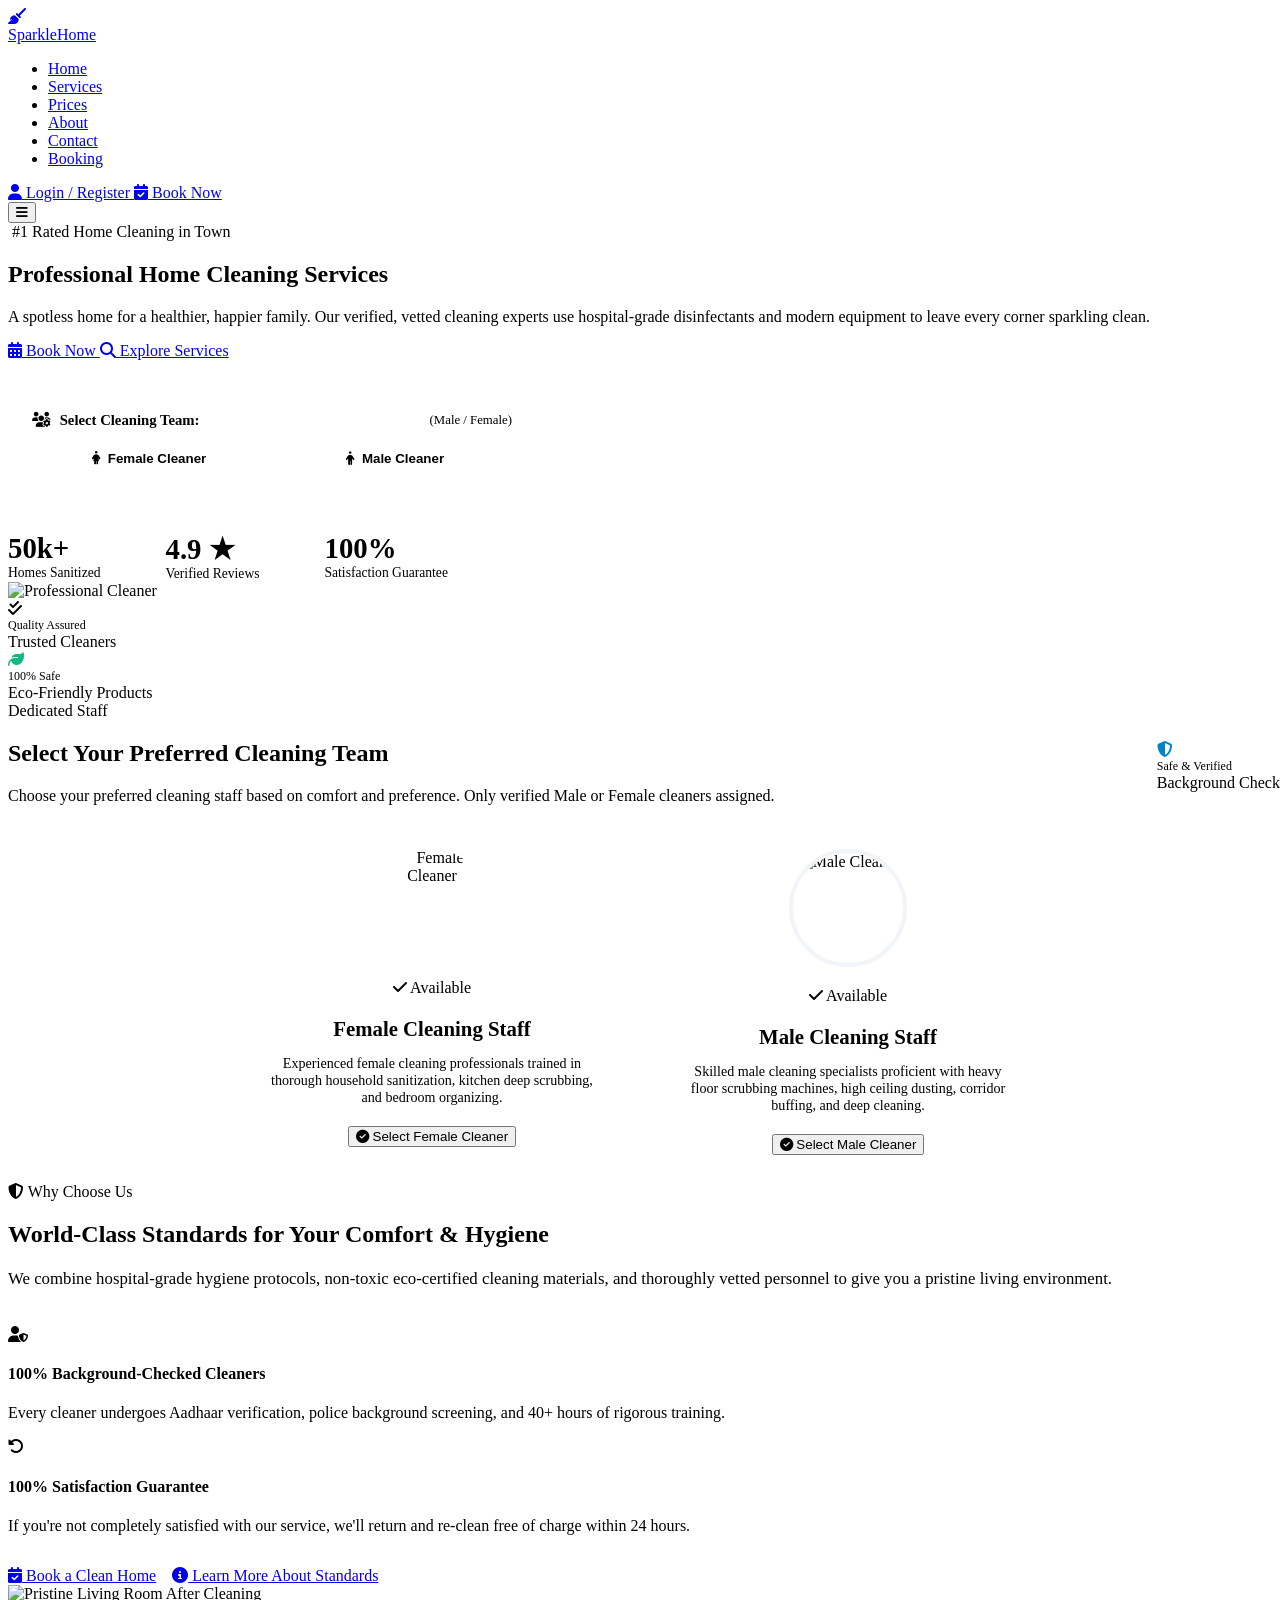
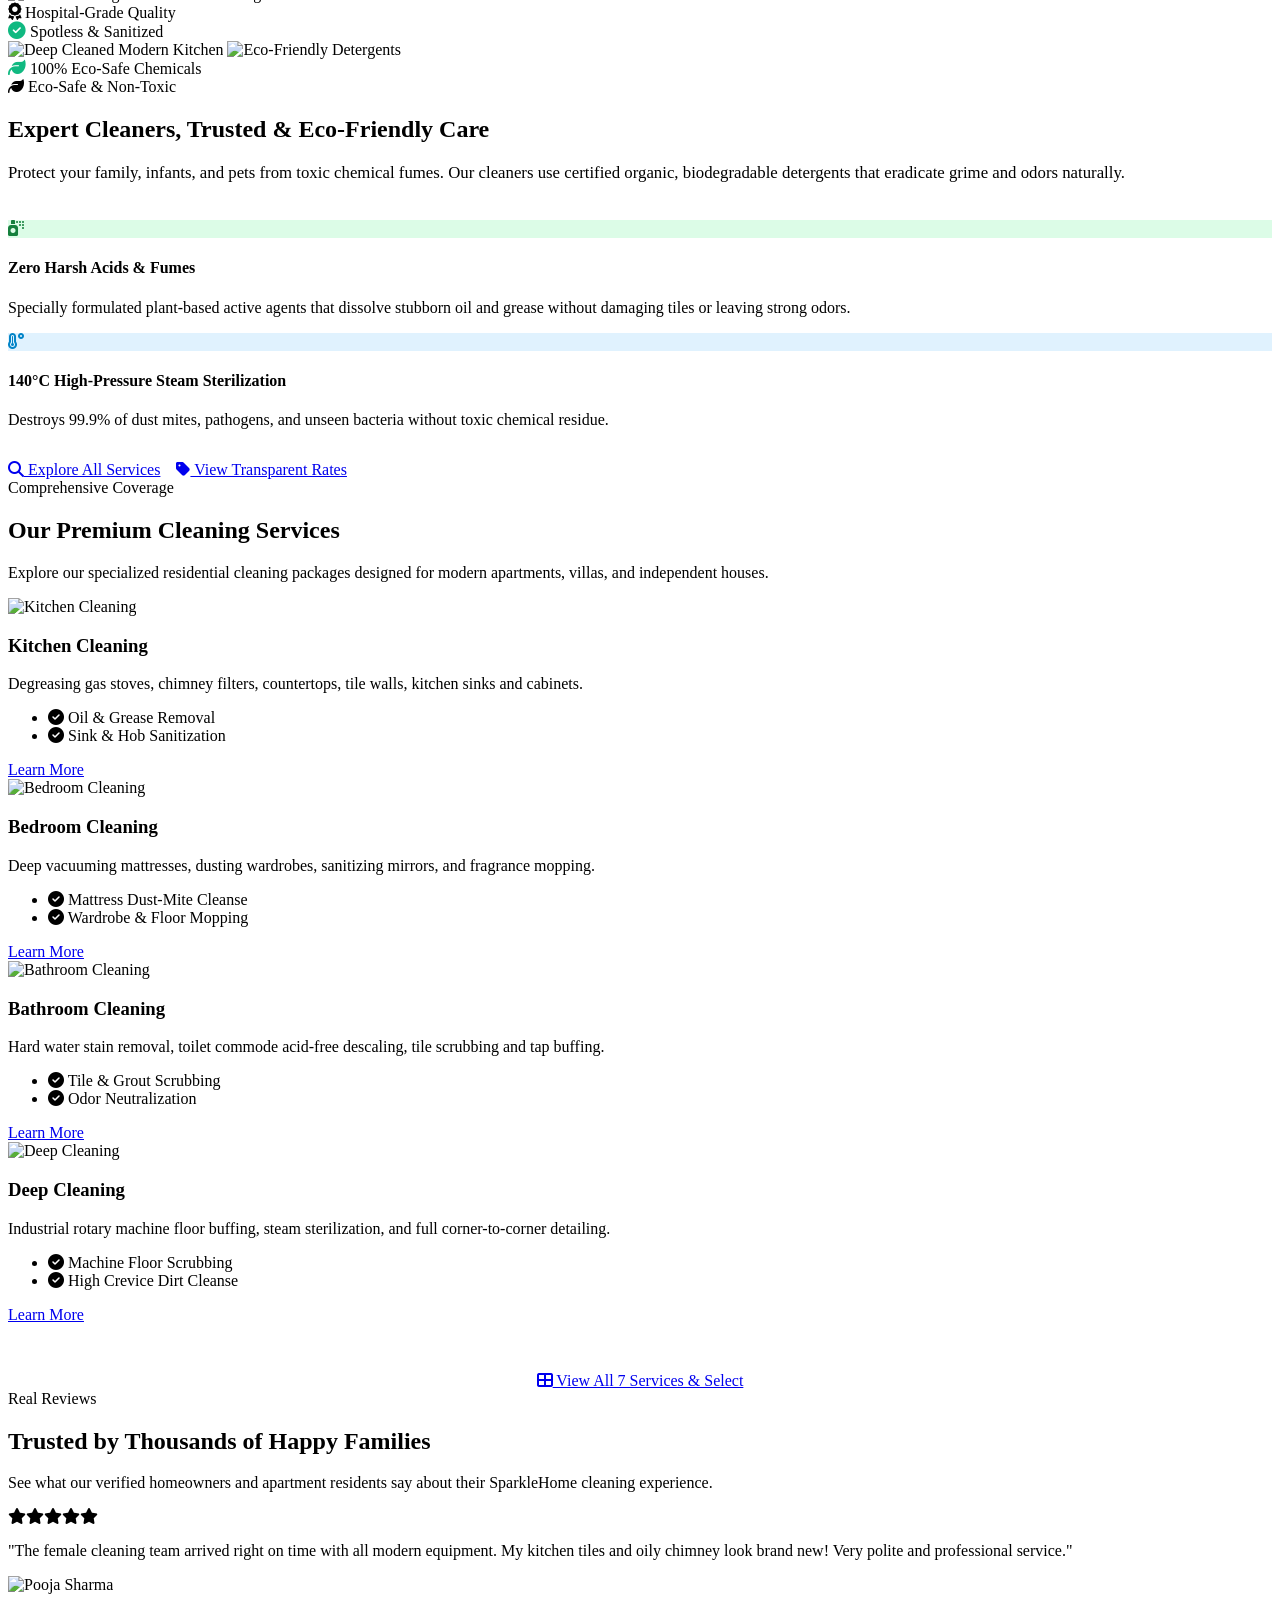
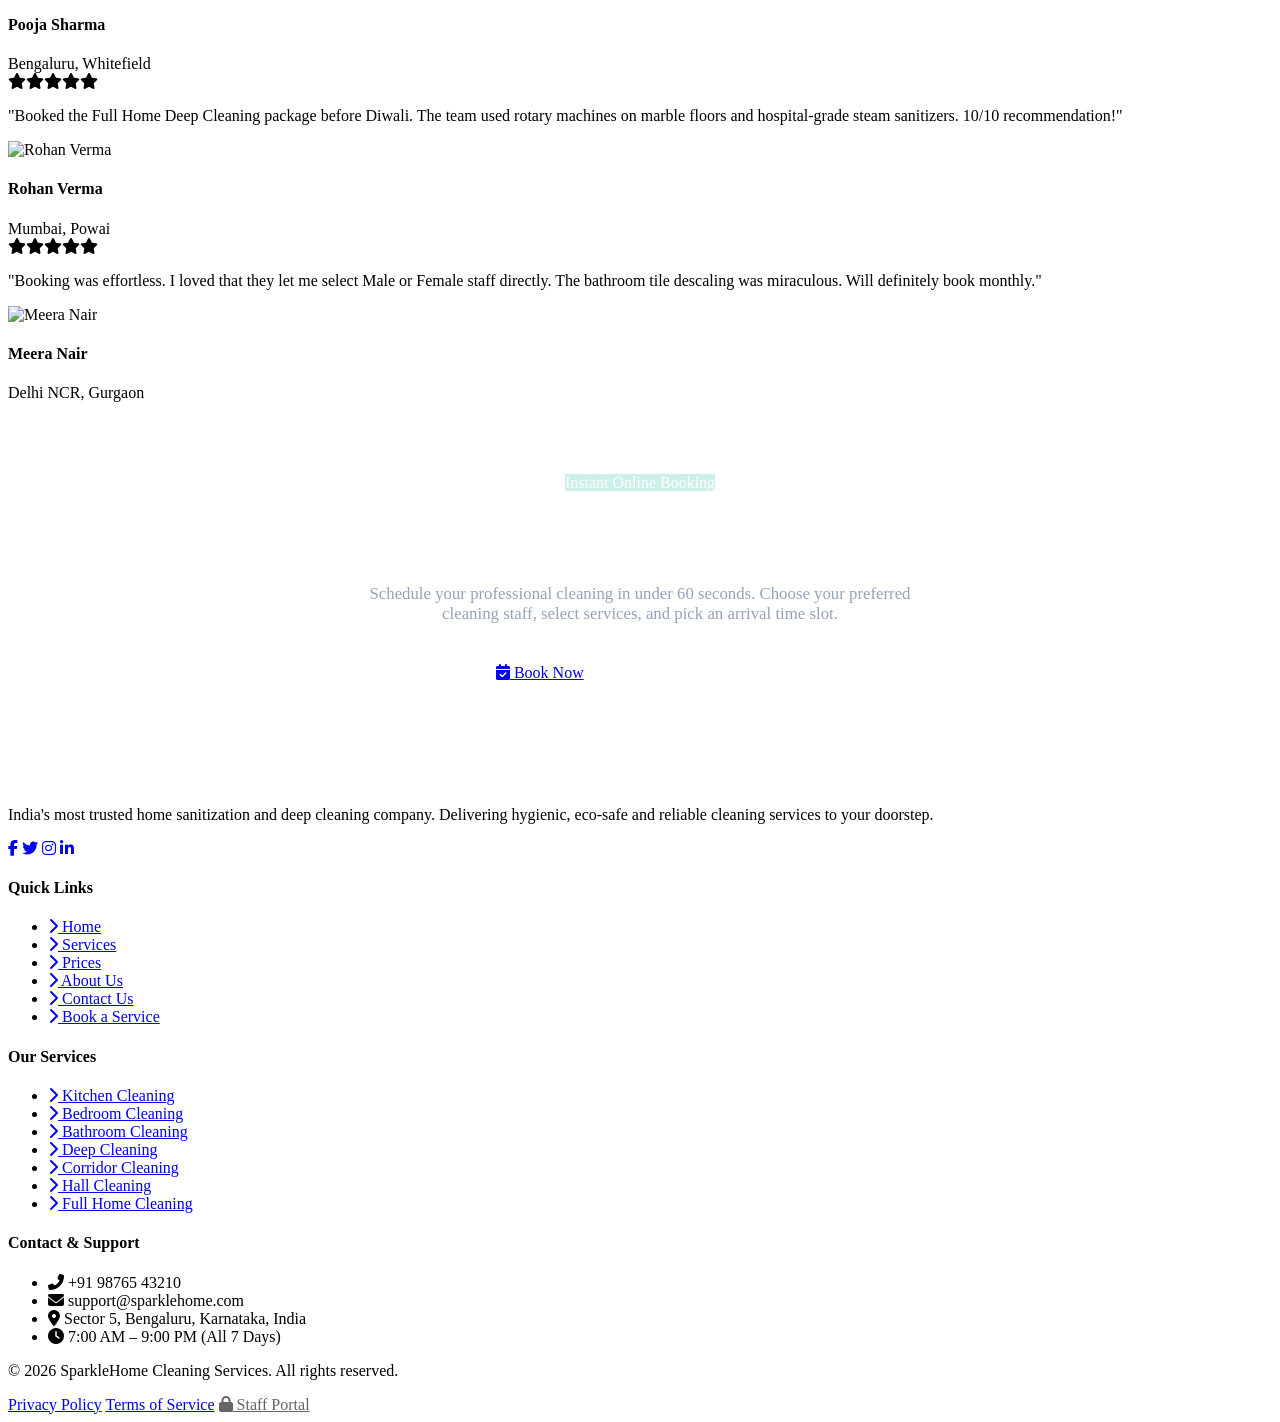
==== Frontend/index.html @ d6086586 "Improve accessibility with skip link and ARIA landmarks" ====
<!DOCTYPE html>
<html lang="en">
<head>
  <meta charset="UTF-8">
  <meta name="viewport" content="width=device-width, initial-scale=1.0">
  <meta name="description" content="SparkleHome provides trusted, professional home cleaning and housekeeping services with vetted cleaners and guaranteed satisfaction. Book online in 60 seconds.">
  <meta name="keywords" content="home cleaning, maid service, deep cleaning, housekeeping, sparkle home, residential cleaning">
  <meta name="author" content="SparkleHome">
  <meta name="robots" content="index, follow">

  <!-- Open Graph / Facebook -->
  <meta property="og:type" content="website">
  <meta property="og:url" content="https://sparklehome.example.com/">
  <meta property="og:title" content="SparkleHome - Professional Home Cleaning Services">
  <meta property="og:description" content="Book vetted, experienced home cleaning professionals online in minutes. Transparent pricing, flexible scheduling, and 100% satisfaction guarantee.">
  <meta property="og:image" content="https://sparklehome.example.com/images/hero-cleaner.png">
  <meta property="og:site_name" content="SparkleHome">

  <!-- Twitter Meta -->
  <meta name="twitter:card" content="summary_large_image">
  <meta name="twitter:title" content="SparkleHome - Professional Home Cleaning Services">
  <meta name="twitter:description" content="Book vetted, experienced home cleaning professionals online in minutes. 100% satisfaction guarantee.">
  <meta name="twitter:image" content="https://sparklehome.example.com/images/hero-cleaner.png">
  <title>SparkleHome - Professional Home Cleaning Services</title>

  <!-- Schema.org JSON-LD Structured Data -->
  <script type="application/ld+json">
  {
    "@context": "https://schema.org",
    "@type": "HomeAndConstructionBusiness",
    "name": "SparkleHome Cleaning Services",
    "image": "https://sparklehome.example.com/images/hero-cleaner.png",
    "telephone": "+1-800-772-7553",
    "email": "support@sparklehome.com",
    "priceRange": "$$",
    "address": {
      "@type": "PostalAddress",
      "streetAddress": "123 Clean Way",
      "addressLocality": "Metro City",
      "addressRegion": "NY",
      "postalCode": "10001",
      "addressCountry": "US"
    },
    "openingHoursSpecification": [
      {
        "@type": "OpeningHoursSpecification",
        "dayOfWeek": ["Monday", "Tuesday", "Wednesday", "Thursday", "Friday", "Saturday"],
        "opens": "07:00",
        "closes": "20:00"
      }
    ],
    "sameAs": [
      "https://facebook.com/sparklehome",
      "https://instagram.com/sparklehome"
    ]
  }
  </script>
  <link rel="stylesheet" href="css/style.css">
  <!-- Font Awesome 6 Icons -->
  <link rel="stylesheet" href="https://cdnjs.cloudflare.com/ajax/libs/font-awesome/6.4.0/css/all.min.css">
  <!-- Google Fonts -->
  <link rel="preconnect" href="https://fonts.googleapis.com">
  <link rel="preconnect" href="https://fonts.gstatic.com" crossorigin>
  <link href="https://fonts.googleapis.com/css2?family=Outfit:wght@400;500;600;700;800&family=Plus+Jakarta+Sans:wght@300;400;500;600;700;800&display=swap" rel="stylesheet">
</head>
<body>

  <!-- Skip Navigation Link for Accessibility -->
  <a href="#main-content" class="skip-to-content" style="position: absolute; top: -100px; left: 16px; z-index: 9999; padding: 8px 16px; background: #000; color: #fff; text-decoration: none; border-radius: 4px; transition: top 0.2s;" onfocus="this.style.top='16px'" onblur="this.style.top='-100px'">Skip to main content</a>

  <!-- Site Navigation Bar -->
  <header class="site-header" role="banner">
    <div class="container">
      <nav class="navbar" role="navigation" aria-label="Main Navigation">
        <!-- Logo -->
        <a href="index.html" class="brand-logo">
          <div class="logo-icon">
            <i class="fas fa-broom"></i>
          </div>
          <div class="brand-text">Sparkle<span>Home</span></div>
        </a>

        <!-- Navigation Menu -->
        <ul class="nav-menu" id="navMenu">
          <li><a href="index.html" class="nav-link active">Home</a></li>
          <li><a href="services.html" class="nav-link">Services</a></li>
          <li><a href="prices.html" class="nav-link">Prices</a></li>
          <li><a href="about.html" class="nav-link">About</a></li>
          <li><a href="contact.html" class="nav-link">Contact</a></li>
          <li><a href="booking.html" class="nav-link">Booking</a></li>
        </ul>

        <!-- User / Auth Buttons -->
        <div class="nav-actions" id="navAuthActions">
          <a href="login.html" class="btn btn-outline-primary btn-sm">
            <i class="fas fa-user"></i> Login / Register
          </a>
          <a href="booking.html" class="btn btn-primary btn-sm">
            <i class="fas fa-calendar-check"></i> Book Now
          </a>
        </div>

        <!-- Mobile Menu Toggle Button -->
        <button class="mobile-toggle" id="mobileToggle" aria-label="Toggle Navigation">
          <i class="fas fa-bars"></i>
        </button>
      </nav>
    </div>
  </header>

  <main id="main-content" role="main">
    <!-- Hero Section -->
    <section class="hero-section">
      <div class="hero-curved-bg"></div>
      <div class="container">
        <div class="hero-grid">
          <div class="hero-content">
            <span class="badge badge-primary hero-badge">
              <i class="fas fa-sparkles"></i> #1 Rated Home Cleaning in Town
            </span>
            <h1 class="hero-title">
              Professional <span class="highlight">Home Cleaning</span> Services
            </h1>
            <p class="hero-subtitle">
              A spotless home for a healthier, happier family. Our verified, vetted cleaning experts use hospital-grade disinfectants and modern equipment to leave every corner sparkling clean.
            </p>

            <div class="hero-cta-group">
              <a href="booking.html" class="btn btn-primary btn-lg">
                <i class="fas fa-calendar-alt"></i> Book Now
              </a>
              <a href="services.html" class="btn btn-outline-primary btn-lg">
                <i class="fas fa-search"></i> Explore Services
              </a>
            </div>

            <!-- Quick Cleaning Team Selector (Male / Female ONLY) -->
            <div class="hero-team-selector" style="margin-top: 2rem; background: #ffffff; padding: 1.25rem 1.5rem; border-radius: var(--radius-lg); box-shadow: var(--shadow-md); border: 1px solid var(--border-color); max-width: 480px;">
              <div style="display:flex; justify-content:space-between; align-items:center; margin-bottom: 0.75rem;">
                <span style="font-weight: 700; font-size: 0.92rem; color: var(--text-main);">
                  <i class="fas fa-users-cog" style="color:var(--primary); margin-right: 6px;"></i> Select Cleaning Team:
                </span>
                <span style="font-size: 0.8rem; color: var(--text-muted);">(Male / Female)</span>
              </div>
              <div style="display: grid; grid-template-columns: 1fr 1fr; gap: 0.75rem;">
                <button type="button" class="team-quick-btn active" id="heroSelectFemale" onclick="selectHeroTeam('Female', this)" style="display: flex; align-items: center; justify-content: center; gap: 0.5rem; padding: 0.65rem; border-radius: var(--radius-pill); border: 2px solid var(--primary); background: var(--primary-light); color: var(--primary); font-weight: 700; cursor: pointer; transition: var(--transition);">
                  <i class="fas fa-female"></i> Female Cleaner
                </button>
                <button type="button" class="team-quick-btn" id="heroSelectMale" onclick="selectHeroTeam('Male', this)" style="display: flex; align-items: center; justify-content: center; gap: 0.5rem; padding: 0.65rem; border-radius: var(--radius-pill); border: 2px solid var(--border-color); background: #ffffff; color: var(--text-muted); font-weight: 700; cursor: pointer; transition: var(--transition);">
                  <i class="fas fa-male"></i> Male Cleaner
                </button>
              </div>
            </div>

            <!-- Trust Stats Row -->
            <div class="hero-stats-row" style="margin-top: 2.2rem; display: flex; gap: 2rem; flex-wrap: wrap;">
              <div>
                <div style="font-size: 1.8rem; font-weight: 800; color: var(--secondary);">50k+</div>
                <div style="font-size: 0.85rem; color: var(--text-muted);">Homes Sanitized</div>
              </div>
              <div style="width: 1px; background: var(--border-color);"></div>
              <div>
                <div style="font-size: 1.8rem; font-weight: 800; color: var(--primary);">4.9 ★</div>
                <div style="font-size: 0.85rem; color: var(--text-muted);">Verified Reviews</div>
              </div>
              <div style="width: 1px; background: var(--border-color);"></div>
              <div>
                <div style="font-size: 1.8rem; font-weight: 800; color: var(--secondary);">100%</div>
                <div style="font-size: 0.85rem; color: var(--text-muted);">Satisfaction Guarantee</div>
              </div>
            </div>
          </div>

          <!-- Hero Image & Floating Badges -->
          <div class="hero-image-wrapper">
            <div class="hero-image-container">
              <img src="images/banners/hero-cleaner.jpg" alt="Professional Cleaner" class="hero-main-img">
              
              <!-- Floating Badges -->
              <div class="floating-pill pill-top-right">
                <i class="fas fa-check-double"></i>
                <div>
                  <span style="display:block; font-size:0.75rem; color:var(--text-muted);">Quality Assured</span>
                  <span>Trusted Cleaners</span>
                </div>
              </div>

              <div class="floating-pill pill-bottom-left">
                <i class="fas fa-leaf" style="color: #10b981;"></i>
                <div>
                  <span style="display:block; font-size:0.75rem; color:var(--text-muted);">100% Safe</span>
                  <span>Eco-Friendly Products</span>
                </div>
              </div>

              <div class="floating-pill pill-bottom-right" style="position:absolute; bottom: 12%; right: -15px;">
                <i class="fas fa-shield-alt" style="color: #0284c7;"></i>
                <div>
                  <span style="display:block; font-size:0.75rem; color:var(--text-muted);">Safe & Verified</span>
                  <span>Background Checked</span>
                </div>
              </div>
            </div>
          </div>
        </div>
      </div>
    </section>

    <!-- Cleaning Team Selection Showcase (Male / Female Only) -->
    <section class="section-padding bg-subtle">
      <div class="container">
        <div class="section-header">
          <span class="badge badge-primary">Dedicated Staff</span>
          <h2 class="section-title">Select Your Preferred Cleaning Team</h2>
          <p class="section-subtitle">
            Choose your preferred cleaning staff based on comfort and preference. Only verified Male or Female cleaners assigned.
          </p>
        </div>

        <div style="display: grid; grid-template-columns: repeat(auto-fit, minmax(280px, 1fr)); gap: 2rem; max-width: 800px; margin: 0 auto;">
          <!-- Female Team Card -->
          <div class="team-profile-card" onclick="startBookingWithTeam('Female')" style="background:#ffffff; border-radius: var(--radius-lg); padding: 1.75rem; text-align: center; border: 2px solid var(--primary); box-shadow: var(--shadow-teal); cursor: pointer; transition: var(--transition);">
            <div style="width: 110px; height: 110px; border-radius: 50%; overflow: hidden; margin: 0 auto 1.25rem; border: 4px solid var(--primary-light);">
              <img src="images/home/cleaner-female.jpg" alt="Female Cleaner" style="width: 100%; height: 100%; object-fit: cover;">
            </div>
            <span class="badge badge-success" style="margin-bottom: 0.5rem;"><i class="fas fa-check"></i> Available</span>
            <h3 style="font-size: 1.3rem; margin-bottom: 0.35rem;">Female Cleaning Staff</h3>
            <p style="font-size: 0.88rem; margin-bottom: 1.25rem;">
              Experienced female cleaning professionals trained in thorough household sanitization, kitchen deep scrubbing, and bedroom organizing.
            </p>
            <button class="btn btn-primary btn-block">
              <i class="fas fa-check-circle"></i> Select Female Cleaner
            </button>
          </div>

          <!-- Male Team Card -->
          <div class="team-profile-card" onclick="startBookingWithTeam('Male')" style="background:#ffffff; border-radius: var(--radius-lg); padding: 1.75rem; text-align: center; border: 2px solid var(--border-color); box-shadow: var(--shadow-md); cursor: pointer; transition: var(--transition);">
            <div style="width: 110px; height: 110px; border-radius: 50%; overflow: hidden; margin: 0 auto 1.25rem; border: 4px solid #f1f5f9;">
              <img src="images/home/cleaner-male.jpg" alt="Male Cleaner" style="width: 100%; height: 100%; object-fit: cover;">
            </div>
            <span class="badge badge-success" style="margin-bottom: 0.5rem;"><i class="fas fa-check"></i> Available</span>
            <h3 style="font-size: 1.3rem; margin-bottom: 0.35rem;">Male Cleaning Staff</h3>
            <p style="font-size: 0.88rem; margin-bottom: 1.25rem;">
              Skilled male cleaning specialists proficient with heavy floor scrubbing machines, high ceiling dusting, corridor buffing, and deep cleaning.
            </p>
            <button class="btn btn-outline-primary btn-block">
              <i class="fas fa-check-circle"></i> Select Male Cleaner
            </button>
          </div>
        </div>
      </div>
    </section>

    <!-- Section 1 (Alternating: Content Left, Visual Right): World-Class Standards -->
    <section class="section-padding" id="why-choose-us" aria-label="Why Choose Us">
      <div class="container">
        <div class="why-us-grid">
          <!-- Left: Content & Quality Checklist -->
          <div class="why-us-content">
            <span class="badge badge-primary" style="margin-bottom: 0.75rem;">
              <i class="fas fa-shield-alt"></i> Why Choose Us
            </span>
            <h2 class="section-title" style="text-align: left; margin-bottom: 1rem; color: var(--secondary);">
              World-Class Standards for Your Comfort & Hygiene
            </h2>
            <p style="margin-bottom: 2rem; font-size: 1.05rem; line-height: 1.7; color: var(--text-muted);">
              We combine hospital-grade hygiene protocols, non-toxic eco-certified cleaning materials, and thoroughly vetted personnel to give you a pristine living environment.
            </p>

            <div class="why-features-list">
              <div class="why-feature-item">
                <div class="why-feature-icon"><i class="fas fa-user-shield"></i></div>
                <div>
                  <h4>100% Background-Checked Cleaners</h4>
                  <p>Every cleaner undergoes Aadhaar verification, police background screening, and 40+ hours of rigorous training.</p>
                </div>
              </div>

              <div class="why-feature-item">
                <div class="why-feature-icon"><i class="fas fa-undo-alt"></i></div>
                <div>
                  <h4>100% Satisfaction Guarantee</h4>
                  <p>If you're not completely satisfied with our service, we'll return and re-clean free of charge within 24 hours.</p>
                </div>
              </div>
            </div>

            <div style="margin-top: 2rem; display: flex; gap: 1rem; flex-wrap: wrap;">
              <a href="booking.html" class="btn btn-primary">
                <i class="fas fa-calendar-check"></i> Book a Clean Home
              </a>
              <a href="about.html" class="btn btn-outline-primary">
                <i class="fas fa-info-circle"></i> Learn More About Standards
              </a>
            </div>
          </div>

          <!-- Right: Visual Image Showcase (No Whitespace) -->
          <div class="image-showcase-box">
            <div class="image-showcase-main">
              <img src="images/home/clean-living.jpg" alt="Pristine Living Room After Cleaning">
              <div class="image-floating-badge badge-top-left">
                <i class="fas fa-award" style="color: var(--primary); font-size: 1.1rem;"></i>
                <span>Hospital-Grade Quality</span>
              </div>
              <div class="image-floating-badge badge-bottom-right">
                <i class="fas fa-check-circle" style="color: #10b981; font-size: 1.1rem;"></i>
                <span>Spotless & Sanitized</span>
              </div>
            </div>
          </div>
        </div>
      </div>
    </section>

    <!-- Section 2 (Alternating: Visual Left, Content Right): Eco-Safe Care -->
    <section class="section-padding bg-subtle" style="border-top: 1px solid var(--border-color); border-bottom: 1px solid var(--border-color);">
      <div class="container">
        <div class="why-us-grid" style="grid-template-columns: 0.95fr 1.05fr;">
          <!-- Left: Dual Image Showcase -->
          <div class="dual-image-card">
            <img src="images/home/clean-kitchen-wide.jpg" alt="Deep Cleaned Modern Kitchen" class="main-img">
            <img src="images/home/cleaning-equipment.jpg" alt="Eco-Friendly Detergents" class="sub-img">
            <div class="image-floating-badge badge-bottom-left" style="z-index: 3;">
              <i class="fas fa-leaf" style="color: #10b981; font-size: 1.1rem;"></i>
              <span>100% Eco-Safe Chemicals</span>
            </div>
          </div>

          <!-- Right: Content & Eco Highlights -->
          <div class="why-us-content">
            <span class="badge badge-success" style="margin-bottom: 0.75rem;">
              <i class="fas fa-leaf"></i> Eco-Safe & Non-Toxic
            </span>
            <h2 class="section-title" style="text-align: left; margin-bottom: 1rem; color: var(--secondary);">
              Expert Cleaners, Trusted & Eco-Friendly Care
            </h2>
            <p style="margin-bottom: 2rem; font-size: 1.05rem; line-height: 1.7; color: var(--text-muted);">
              Protect your family, infants, and pets from toxic chemical fumes. Our cleaners use certified organic, biodegradable detergents that eradicate grime and odors naturally.
            </p>

            <div class="why-features-list">
              <div class="why-feature-item">
                <div class="why-feature-icon" style="background: #dcfce7; color: #15803d;"><i class="fas fa-spray-can"></i></div>
                <div>
                  <h4>Zero Harsh Acids & Fumes</h4>
                  <p>Specially formulated plant-based active agents that dissolve stubborn oil and grease without damaging tiles or leaving strong odors.</p>
                </div>
              </div>

              <div class="why-feature-item">
                <div class="why-feature-icon" style="background: #e0f2fe; color: #0284c7;"><i class="fas fa-temperature-high"></i></div>
                <div>
                  <h4>140°C High-Pressure Steam Sterilization</h4>
                  <p>Destroys 99.9% of dust mites, pathogens, and unseen bacteria without toxic chemical residue.</p>
                </div>
              </div>
            </div>

            <div style="margin-top: 2rem; display: flex; gap: 1rem; flex-wrap: wrap;">
              <a href="services.html" class="btn btn-outline-primary">
                <i class="fas fa-search"></i> Explore All Services
              </a>
              <a href="prices.html" class="btn btn-primary">
                <i class="fas fa-tag"></i> View Transparent Rates
              </a>
            </div>
          </div>
        </div>
      </div>
    </section>

    <!-- Services Preview Section -->
    <section class="section-padding bg-subtle">
      <div class="container">
        <div class="section-header">
          <span class="badge badge-primary">Comprehensive Coverage</span>
          <h2 class="section-title">Our Premium Cleaning Services</h2>
          <p class="section-subtitle">
            Explore our specialized residential cleaning packages designed for modern apartments, villas, and independent houses.
          </p>
        </div>

        <div class="services-grid">
          <!-- Kitchen Cleaning -->
          <div class="service-card">
            <div class="service-img-wrapper">
              <img src="images/services/kitchen.jpg" alt="Kitchen Cleaning">
            </div>
            <div class="service-card-body">
              <h3 class="service-card-title">Kitchen Cleaning</h3>
              <p class="service-card-desc">Degreasing gas stoves, chimney filters, countertops, tile walls, kitchen sinks and cabinets.</p>
              <ul class="service-features-list">
                <li><i class="fas fa-check-circle"></i> Oil & Grease Removal</li>
                <li><i class="fas fa-check-circle"></i> Sink & Hob Sanitization</li>
              </ul>
              <div class="service-card-footer">
                <a href="services.html" class="btn btn-outline-primary btn-sm btn-block">Learn More</a>
              </div>
            </div>
          </div>

          <!-- Bedroom Cleaning -->
          <div class="service-card">
            <div class="service-img-wrapper">
              <img src="images/services/bedroom.jpg" alt="Bedroom Cleaning">
            </div>
            <div class="service-card-body">
              <h3 class="service-card-title">Bedroom Cleaning</h3>
              <p class="service-card-desc">Deep vacuuming mattresses, dusting wardrobes, sanitizing mirrors, and fragrance mopping.</p>
              <ul class="service-features-list">
                <li><i class="fas fa-check-circle"></i> Mattress Dust-Mite Cleanse</li>
                <li><i class="fas fa-check-circle"></i> Wardrobe & Floor Mopping</li>
              </ul>
              <div class="service-card-footer">
                <a href="services.html" class="btn btn-outline-primary btn-sm btn-block">Learn More</a>
              </div>
            </div>
          </div>

          <!-- Bathroom Cleaning -->
          <div class="service-card">
            <div class="service-img-wrapper">
              <img src="images/services/bathroom.jpg" alt="Bathroom Cleaning">
            </div>
            <div class="service-card-body">
              <h3 class="service-card-title">Bathroom Cleaning</h3>
              <p class="service-card-desc">Hard water stain removal, toilet commode acid-free descaling, tile scrubbing and tap buffing.</p>
              <ul class="service-features-list">
                <li><i class="fas fa-check-circle"></i> Tile & Grout Scrubbing</li>
                <li><i class="fas fa-check-circle"></i> Odor Neutralization</li>
              </ul>
              <div class="service-card-footer">
                <a href="services.html" class="btn btn-outline-primary btn-sm btn-block">Learn More</a>
              </div>
            </div>
          </div>

          <!-- Deep Cleaning -->
          <div class="service-card">
            <div class="service-img-wrapper">
              <img src="images/services/deep-cleaning.jpg" alt="Deep Cleaning">
            </div>
            <div class="service-card-body">
              <h3 class="service-card-title">Deep Cleaning</h3>
              <p class="service-card-desc">Industrial rotary machine floor buffing, steam sterilization, and full corner-to-corner detailing.</p>
              <ul class="service-features-list">
                <li><i class="fas fa-check-circle"></i> Machine Floor Scrubbing</li>
                <li><i class="fas fa-check-circle"></i> High Crevice Dirt Cleanse</li>
              </ul>
              <div class="service-card-footer">
                <a href="services.html" class="btn btn-outline-primary btn-sm btn-block">Learn More</a>
              </div>
            </div>
          </div>
        </div>

        <div style="text-align: center; margin-top: 3rem;">
          <a href="services.html" class="btn btn-primary btn-lg">
            <i class="fas fa-th-large"></i> View All 7 Services & Select
          </a>
        </div>
      </div>
    </section>

    <!-- Testimonials Section -->
    <section class="section-padding">
      <div class="container">
        <div class="section-header">
          <span class="badge badge-primary">Real Reviews</span>
          <h2 class="section-title">Trusted by Thousands of Happy Families</h2>
          <p class="section-subtitle">
            See what our verified homeowners and apartment residents say about their SparkleHome cleaning experience.
          </p>
        </div>

        <div class="testimonials-grid">
          <!-- Testimonial 1 -->
          <div class="testimonial-card">
            <div class="testimonial-rating">
              <i class="fas fa-star"></i><i class="fas fa-star"></i><i class="fas fa-star"></i><i class="fas fa-star"></i><i class="fas fa-star"></i>
            </div>
            <p class="testimonial-text">
              "The female cleaning team arrived right on time with all modern equipment. My kitchen tiles and oily chimney look brand new! Very polite and professional service."
            </p>
            <div class="testimonial-author">
              <img src="images/home/avatar-1.jpg" alt="Pooja Sharma" class="author-avatar">
              <div>
                <h4 class="author-name">Pooja Sharma</h4>
                <span class="author-location">Bengaluru, Whitefield</span>
              </div>
            </div>
          </div>

          <!-- Testimonial 2 -->
          <div class="testimonial-card">
            <div class="testimonial-rating">
              <i class="fas fa-star"></i><i class="fas fa-star"></i><i class="fas fa-star"></i><i class="fas fa-star"></i><i class="fas fa-star"></i>
            </div>
            <p class="testimonial-text">
              "Booked the Full Home Deep Cleaning package before Diwali. The team used rotary machines on marble floors and hospital-grade steam sanitizers. 10/10 recommendation!"
            </p>
            <div class="testimonial-author">
              <img src="images/home/avatar-2.jpg" alt="Rohan Verma" class="author-avatar">
              <div>
                <h4 class="author-name">Rohan Verma</h4>
                <span class="author-location">Mumbai, Powai</span>
              </div>
            </div>
          </div>

          <!-- Testimonial 3 -->
          <div class="testimonial-card">
            <div class="testimonial-rating">
              <i class="fas fa-star"></i><i class="fas fa-star"></i><i class="fas fa-star"></i><i class="fas fa-star"></i><i class="fas fa-star"></i>
            </div>
            <p class="testimonial-text">
              "Booking was effortless. I loved that they let me select Male or Female staff directly. The bathroom tile descaling was miraculous. Will definitely book monthly."
            </p>
            <div class="testimonial-author">
              <img src="images/home/avatar-3.jpg" alt="Meera Nair" class="author-avatar">
              <div>
                <h4 class="author-name">Meera Nair</h4>
                <span class="author-location">Delhi NCR, Gurgaon</span>
              </div>
            </div>
          </div>
        </div>
      </div>
    </section>

    <!-- Bottom CTA Banner -->
    <section style="background: linear-gradient(135deg, var(--secondary) 0%, #0f172a 100%); padding: 4.5rem 0; color: #ffffff; text-align: center; position: relative; overflow: hidden;">
      <div class="container" style="position: relative; z-index: 2;">
        <span class="badge" style="background: rgba(0, 176, 144, 0.2); color: var(--primary); margin-bottom: 1rem; border: 1px solid var(--primary);">Instant Online Booking</span>
        <h2 style="font-size: 2.4rem; color: #ffffff; margin-bottom: 1rem;">Experience a Truly Spotless Home Today</h2>
        <p style="color: #94a3b8; max-width: 600px; margin: 0 auto 2.5rem; font-size: 1.05rem;">
          Schedule your professional cleaning in under 60 seconds. Choose your preferred cleaning staff, select services, and pick an arrival time slot.
        </p>
        <div style="display:flex; justify-content:center; gap:1.2rem; flex-wrap:wrap;">
          <a href="booking.html" class="btn btn-primary btn-lg">
            <i class="fas fa-calendar-check"></i> Book Now
          </a>
          <a href="prices.html" class="btn btn-outline btn-lg" style="color:#ffffff; border-color: rgba(255,255,255,0.4);">
            <i class="fas fa-tag"></i> View Transparent Pricing
          </a>
        </div>
      </div>
    </section>
  </main>

  <!-- Site Footer -->
  <footer class="site-footer" role="contentinfo">
    <div class="container">
      <div class="footer-grid">
        <!-- Col 1: Brand Info -->
        <div class="footer-brand">
          <a href="index.html" class="brand-logo" style="color: #ffffff; margin-bottom: 1.25rem;">
            <div class="logo-icon"><i class="fas fa-broom"></i></div>
            <div class="brand-text" style="color:#fff;">Sparkle<span>Home</span></div>
          </a>
          <p class="footer-about">
            India's most trusted home sanitization and deep cleaning company. Delivering hygienic, eco-safe and reliable cleaning services to your doorstep.
          </p>
          <div class="footer-socials">
            <a href="#" aria-label="Facebook"><i class="fab fa-facebook-f"></i></a>
            <a href="#" aria-label="Twitter"><i class="fab fa-twitter"></i></a>
            <a href="#" aria-label="Instagram"><i class="fab fa-instagram"></i></a>
            <a href="#" aria-label="LinkedIn"><i class="fab fa-linkedin-in"></i></a>
          </div>
        </div>

        <!-- Col 2: Navigation Links -->
        <div class="footer-nav-col">
          <h4 class="footer-title">Quick Links</h4>
          <ul class="footer-links">
            <li><a href="index.html"><i class="fas fa-chevron-right"></i> Home</a></li>
            <li><a href="services.html"><i class="fas fa-chevron-right"></i> Services</a></li>
            <li><a href="prices.html"><i class="fas fa-chevron-right"></i> Prices</a></li>
            <li><a href="about.html"><i class="fas fa-chevron-right"></i> About Us</a></li>
            <li><a href="contact.html"><i class="fas fa-chevron-right"></i> Contact Us</a></li>
            <li><a href="booking.html"><i class="fas fa-chevron-right"></i> Book a Service</a></li>
          </ul>
        </div>

        <!-- Col 3: Services -->
        <div class="footer-nav-col">
          <h4 class="footer-title">Our Services</h4>
          <ul class="footer-links">
            <li><a href="services.html"><i class="fas fa-chevron-right"></i> Kitchen Cleaning</a></li>
            <li><a href="services.html"><i class="fas fa-chevron-right"></i> Bedroom Cleaning</a></li>
            <li><a href="services.html"><i class="fas fa-chevron-right"></i> Bathroom Cleaning</a></li>
            <li><a href="services.html"><i class="fas fa-chevron-right"></i> Deep Cleaning</a></li>
            <li><a href="services.html"><i class="fas fa-chevron-right"></i> Corridor Cleaning</a></li>
            <li><a href="services.html"><i class="fas fa-chevron-right"></i> Hall Cleaning</a></li>
            <li><a href="services.html"><i class="fas fa-chevron-right"></i> Full Home Cleaning</a></li>
          </ul>
        </div>

        <!-- Col 4: Contact Info -->
        <div class="footer-nav-col">
          <h4 class="footer-title">Contact & Support</h4>
          <ul class="footer-links footer-contact-info">
            <li><i class="fas fa-phone-alt"></i> +91 98765 43210</li>
            <li><i class="fas fa-envelope"></i> support@sparklehome.com</li>
            <li><i class="fas fa-map-marker-alt"></i> Sector 5, Bengaluru, Karnataka, India</li>
            <li><i class="fas fa-clock"></i> 7:00 AM – 9:00 PM (All 7 Days)</li>
          </ul>
        </div>
      </div>

      <div class="footer-bottom">
        <p>&copy; 2026 SparkleHome Cleaning Services. All rights reserved.</p>
        <div class="footer-bottom-links">
          <a href="#">Privacy Policy</a>
          <a href="#">Terms of Service</a>
          <!-- Discreet Admin Portal Link (Restricted to Admins) -->
          <a href="admin-login.html" style="color: var(--text-muted); opacity: 0.6;"><i class="fas fa-lock"></i> Staff Portal</a>
        </div>
      </div>
    </div>
  </footer>

  <!-- Scripts -->
  <script src="js/main.js"></script>
  <script>
    // Helper to store quick team selection on hero section
    let selectedHeroTeamPref = "Female";

    function selectHeroTeam(pref, btn) {
      selectedHeroTeamPref = pref;
      document.querySelectorAll(".team-quick-btn").forEach(b => {
        b.classList.remove("active");
        b.style.border = "2px solid var(--border-color)";
        b.style.background = "#ffffff";
        b.style.color = "var(--text-muted)";
      });
      btn.classList.add("active");
      btn.style.border = "2px solid var(--primary)";
      btn.style.background = "var(--primary-light)";
      btn.style.color = "var(--primary)";
      sessionStorage.setItem("shc_quick_team_pref", pref);
    }

    function startBookingWithTeam(pref) {
      sessionStorage.setItem("shc_quick_team_pref", pref);
      const user = getCurrentUser();
      if (!user) {
        sessionStorage.setItem("shc_redirect_after_login", "booking.html");
        showToast(`Selected ${pref} Cleaner Staff. Please login to continue.`, "info");
        setTimeout(() => { window.location.href = "login.html"; }, 700);
      } else {
        window.location.href = "booking.html";
      }
    }
  </script>
</body>
</html>
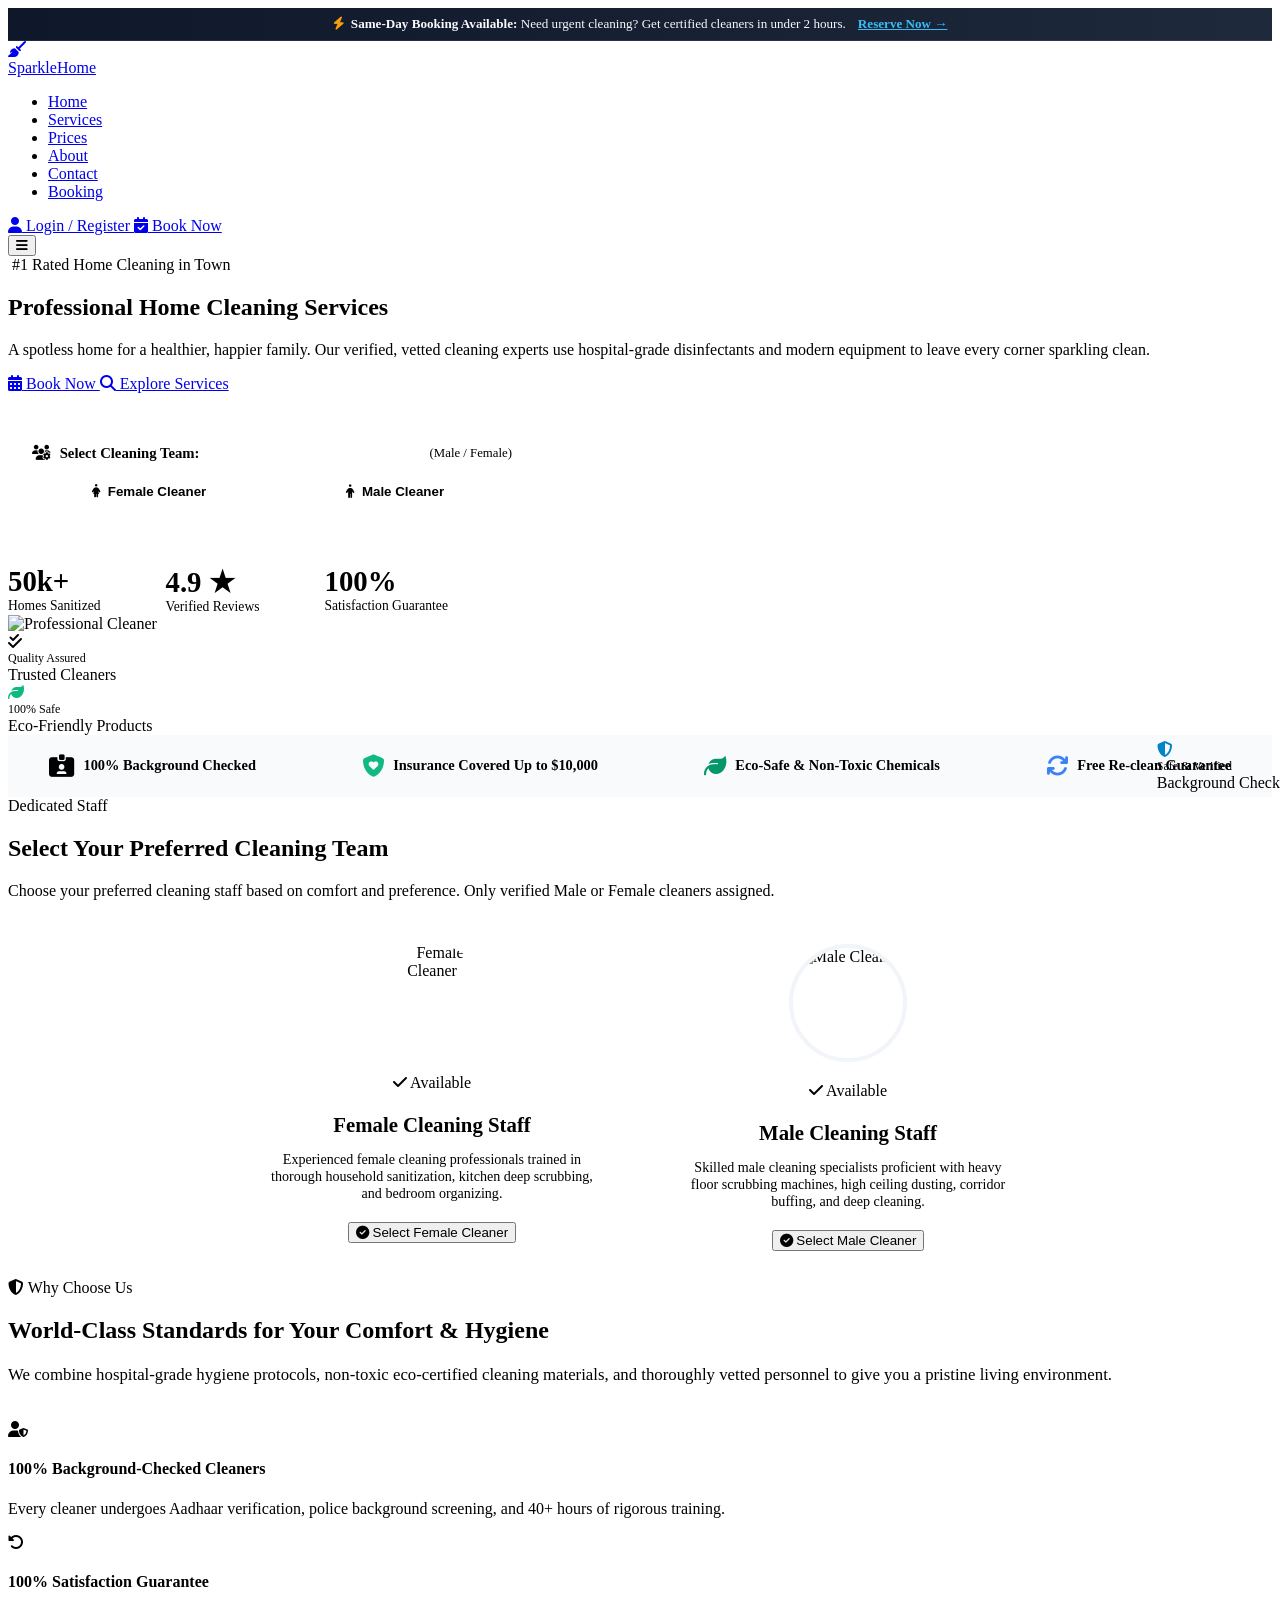
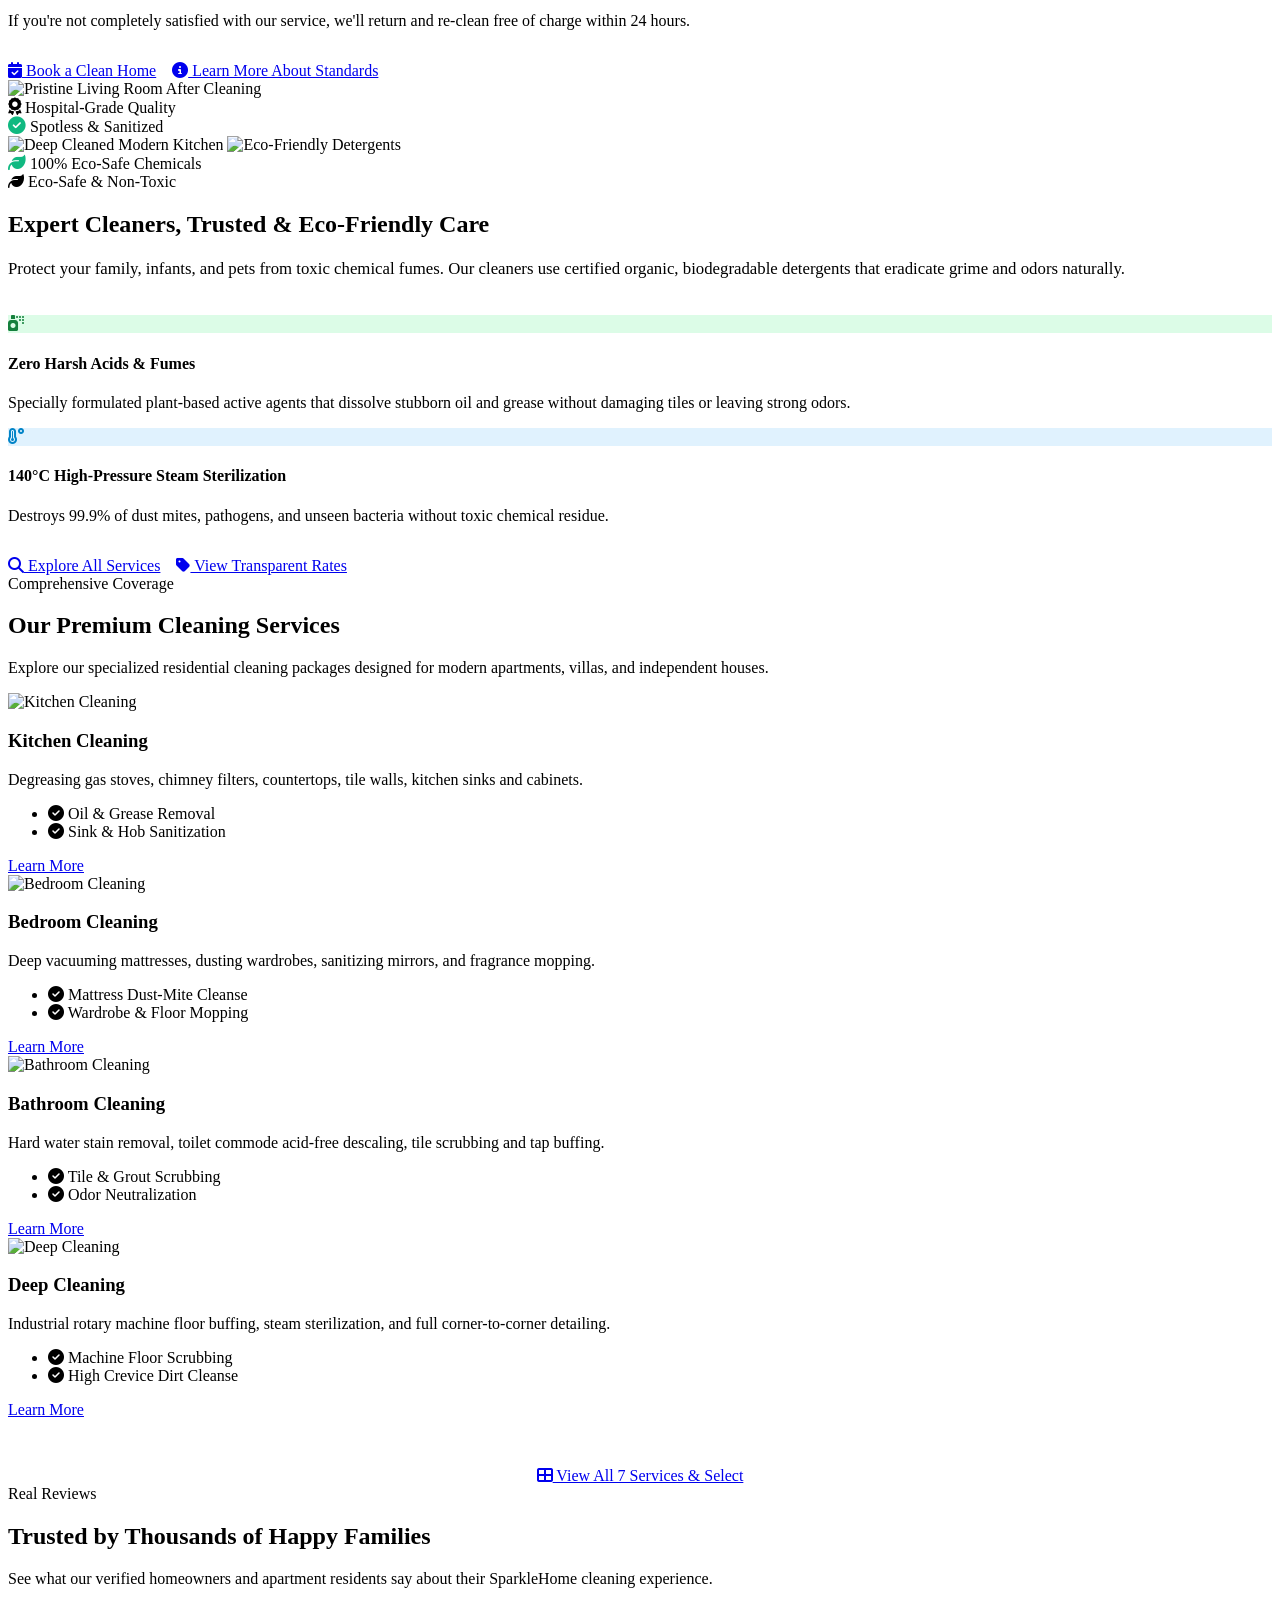
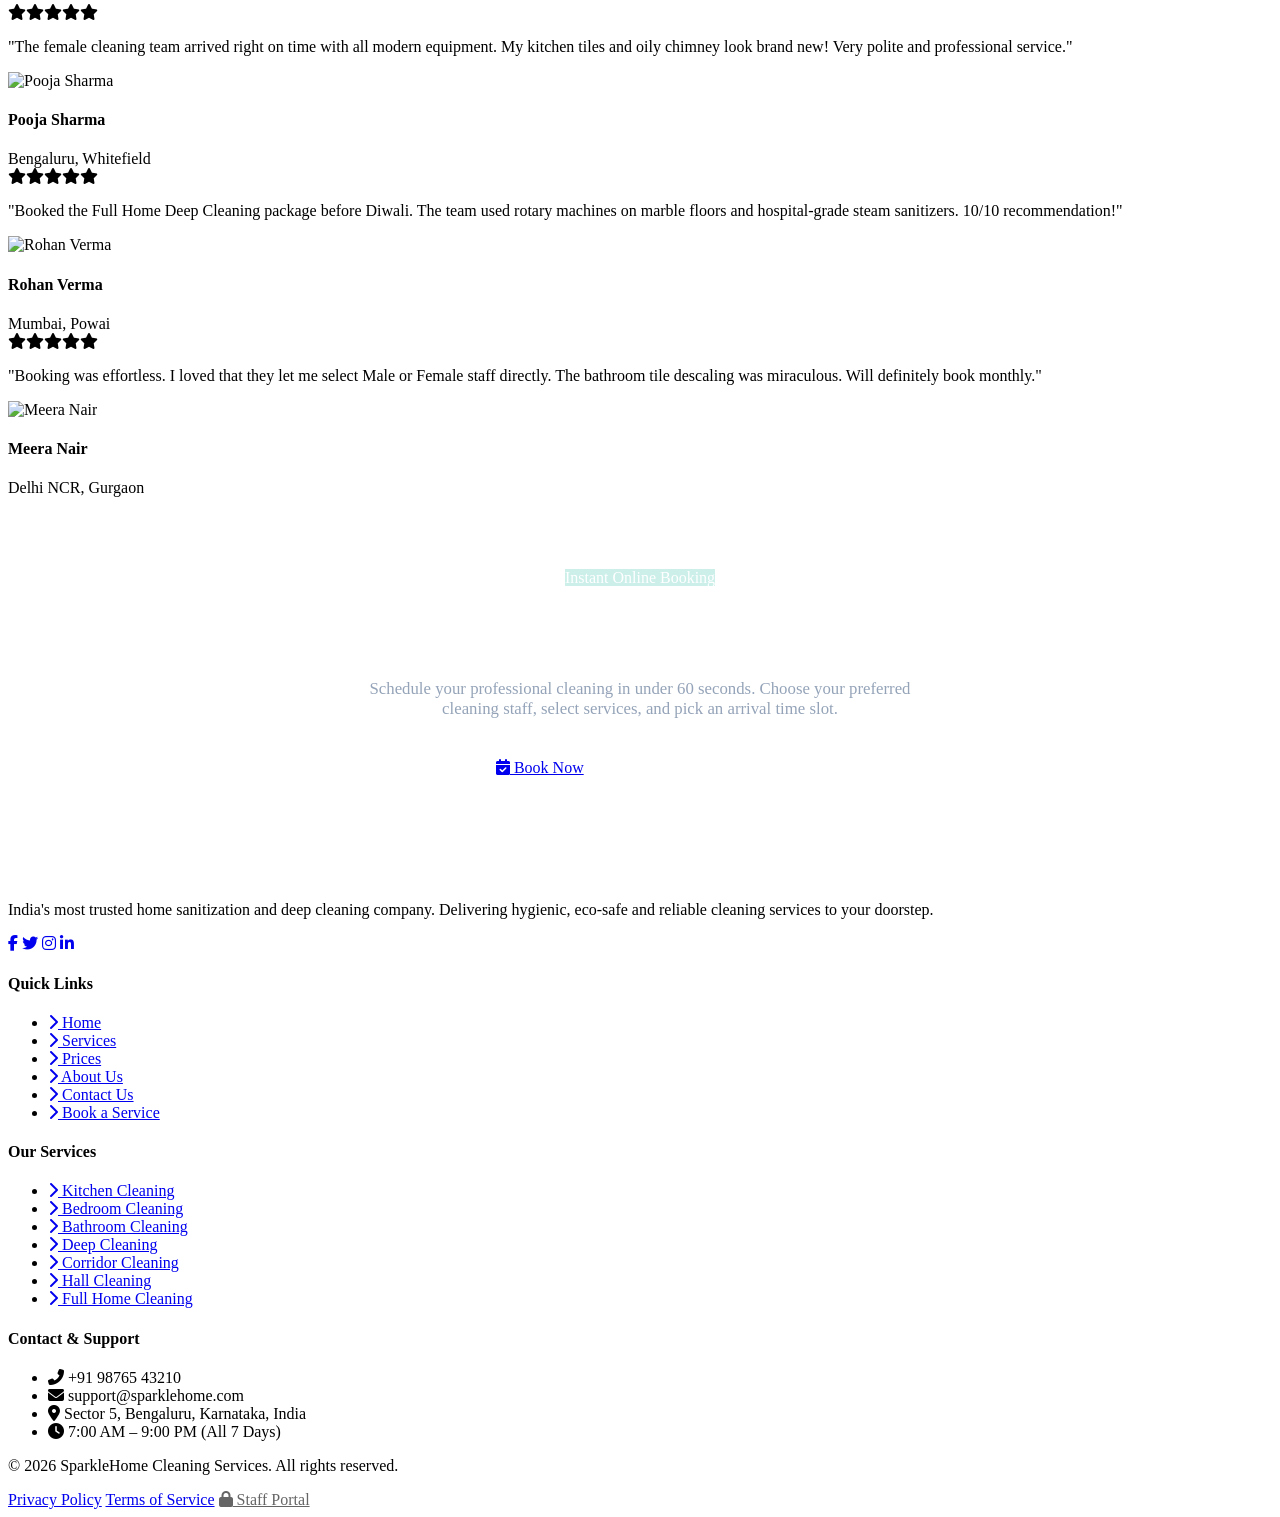
==== commit 1f96d30d: "Add emergency service banner and trust verification badges" ====
--- a/Frontend/index.html
+++ b/Frontend/index.html
@@ -68,6 +68,14 @@
   <!-- Skip Navigation Link for Accessibility -->
   <a href="#main-content" class="skip-to-content" style="position: absolute; top: -100px; left: 16px; z-index: 9999; padding: 8px 16px; background: #000; color: #fff; text-decoration: none; border-radius: 4px; transition: top 0.2s;" onfocus="this.style.top='16px'" onblur="this.style.top='-100px'">Skip to main content</a>
 
+  <!-- Top Announcement Notification Bar -->
+  <aside class="announcement-banner" role="region" aria-label="Special Announcement" style="background: linear-gradient(90deg, #0f172a 0%, #1e293b 100%); color: #f8fafc; font-size: 0.82rem; padding: 0.5rem 1rem; border-bottom: 1px solid rgba(255,255,255,0.08); text-align: center;">
+    <div class="container" style="display: flex; align-items: center; justify-content: center; gap: 0.75rem; flex-wrap: wrap;">
+      <span><i class="fas fa-bolt" style="color: #f59e0b; margin-right: 4px;"></i> <strong>Same-Day Booking Available:</strong> Need urgent cleaning? Get certified cleaners in under 2 hours.</span>
+      <a href="booking.html" style="color: #38bdf8; text-decoration: underline; font-weight: 600;">Reserve Now &rarr;</a>
+    </div>
+  </aside>
+
   <!-- Site Navigation Bar -->
   <header class="site-header" role="banner">
     <div class="container">
@@ -201,6 +209,30 @@
                 </div>
               </div>
             </div>
+          </div>
+        </div>
+      </div>
+    </section>
+
+    <!-- Trust & Verification Bar -->
+    <section class="trust-verification-strip" style="background: #f8fafc; border-top: 1px solid var(--border-color); border-bottom: 1px solid var(--border-color); padding: 1.25rem 0;">
+      <div class="container">
+        <div style="display: flex; justify-content: space-around; align-items: center; flex-wrap: wrap; gap: 1.5rem; text-align: center;">
+          <div style="display: flex; align-items: center; gap: 0.6rem;">
+            <i class="fas fa-id-card-clip" style="color: var(--primary); font-size: 1.4rem;"></i>
+            <span style="font-size: 0.9rem; font-weight: 600; color: var(--secondary);">100% Background Checked</span>
+          </div>
+          <div style="display: flex; align-items: center; gap: 0.6rem;">
+            <i class="fas fa-shield-heart" style="color: #10b981; font-size: 1.4rem;"></i>
+            <span style="font-size: 0.9rem; font-weight: 600; color: var(--secondary);">Insurance Covered Up to $10,000</span>
+          </div>
+          <div style="display: flex; align-items: center; gap: 0.6rem;">
+            <i class="fas fa-leaf" style="color: #059669; font-size: 1.4rem;"></i>
+            <span style="font-size: 0.9rem; font-weight: 600; color: var(--secondary);">Eco-Safe & Non-Toxic Chemicals</span>
+          </div>
+          <div style="display: flex; align-items: center; gap: 0.6rem;">
+            <i class="fas fa-arrows-rotate" style="color: #3b82f6; font-size: 1.4rem;"></i>
+            <span style="font-size: 0.9rem; font-weight: 600; color: var(--secondary);">Free Re-clean Guarantee</span>
           </div>
         </div>
       </div>
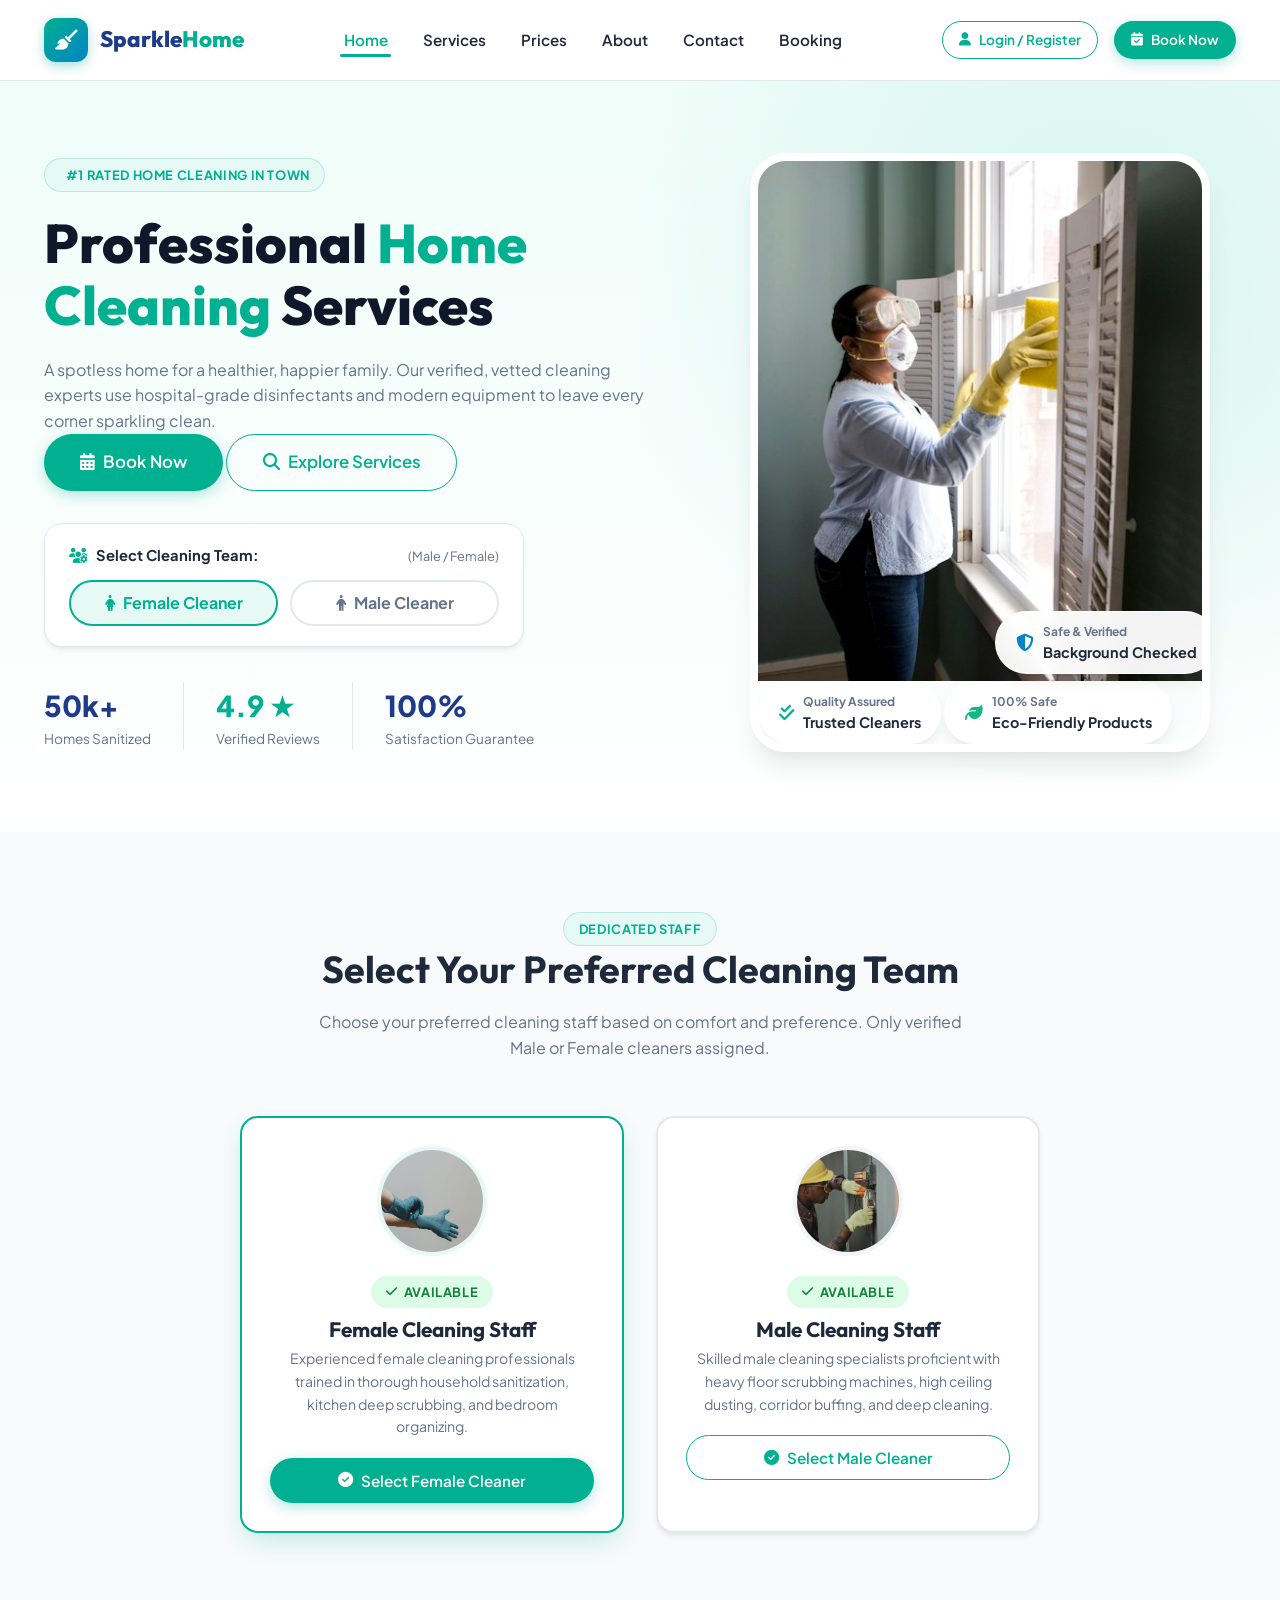
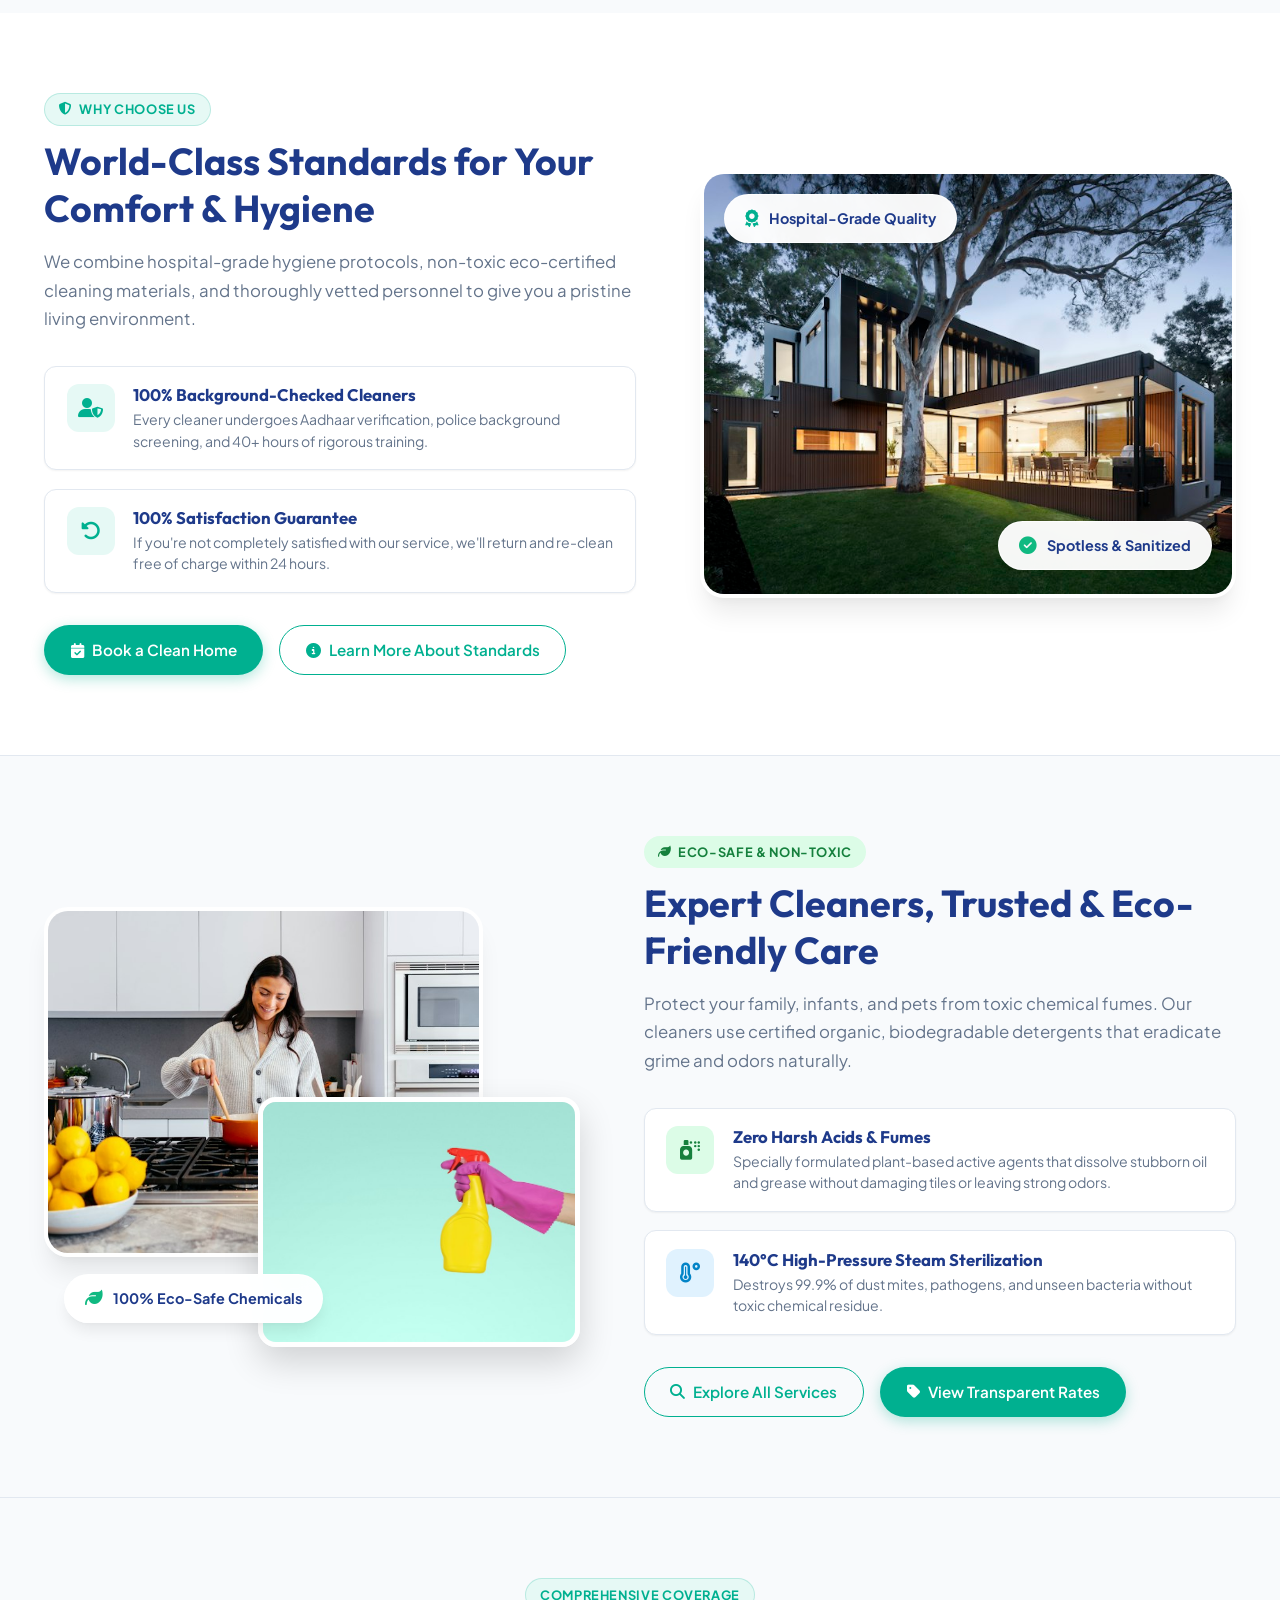
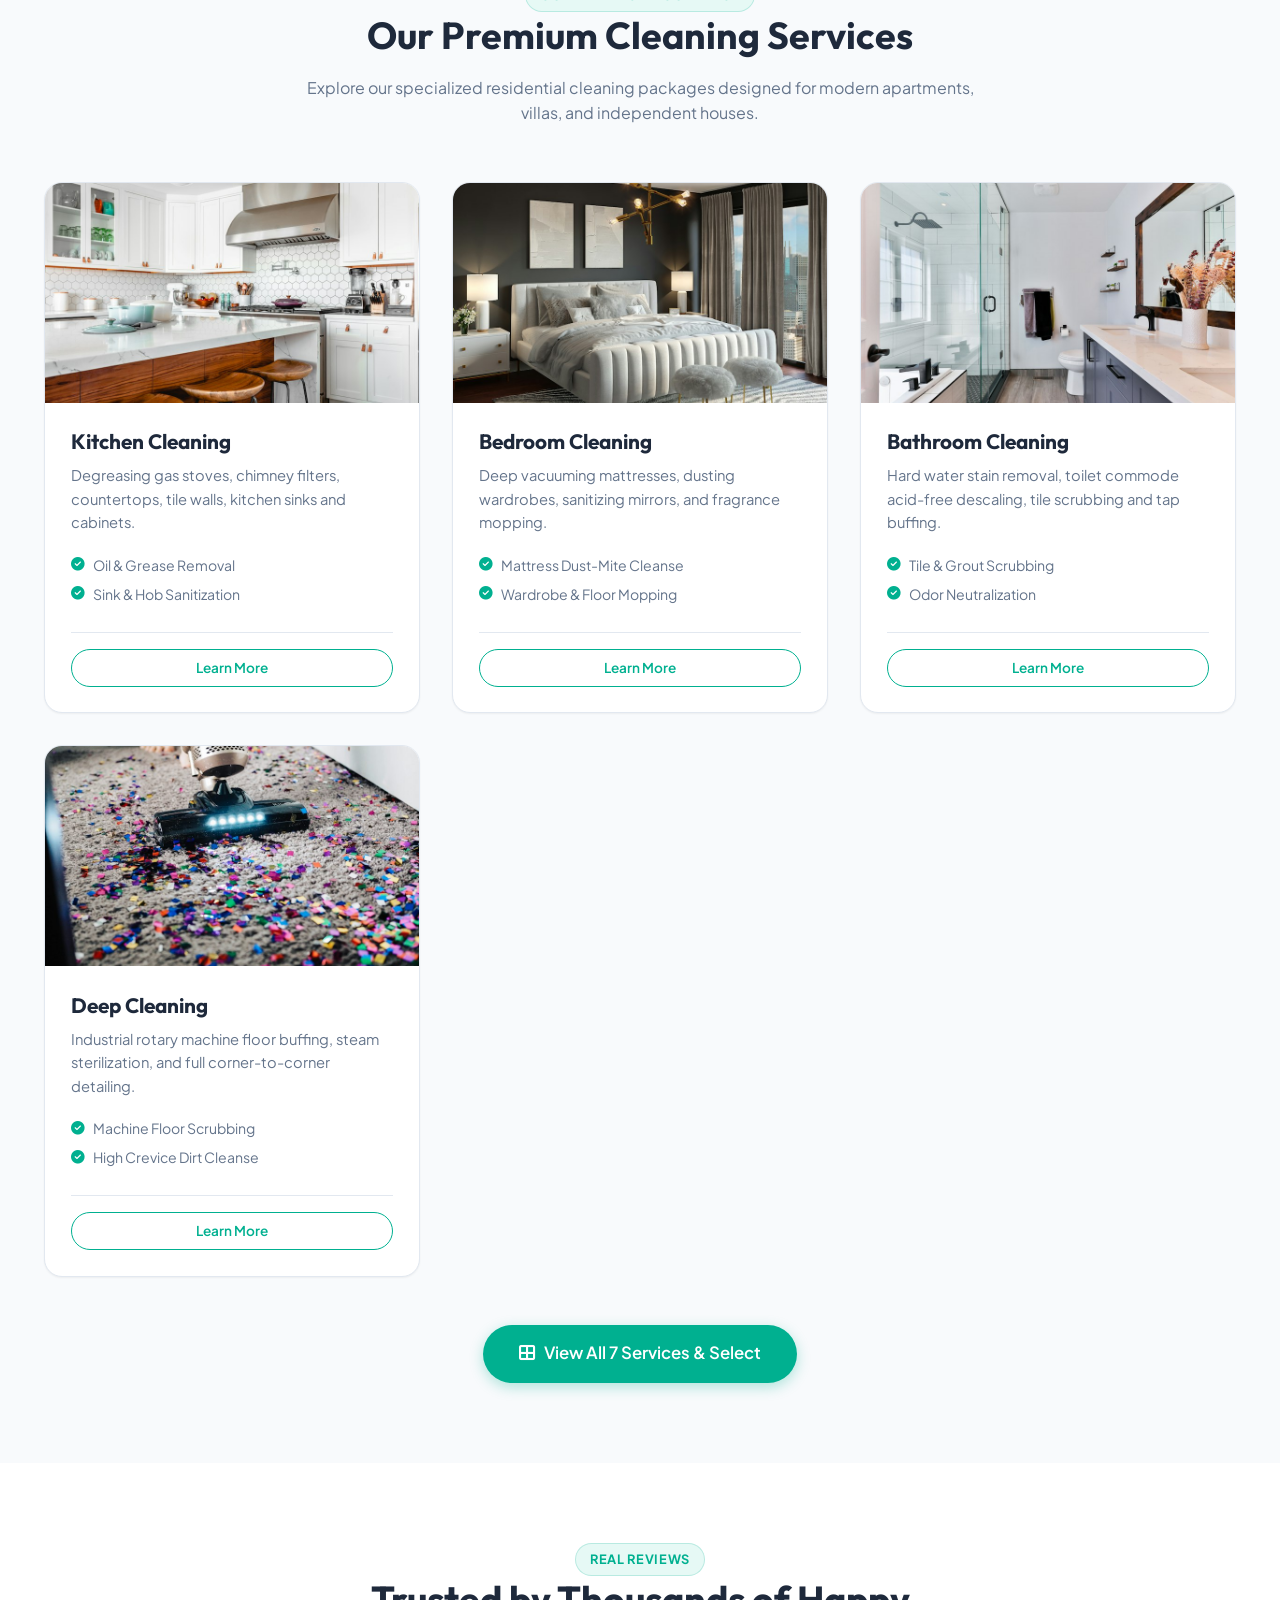
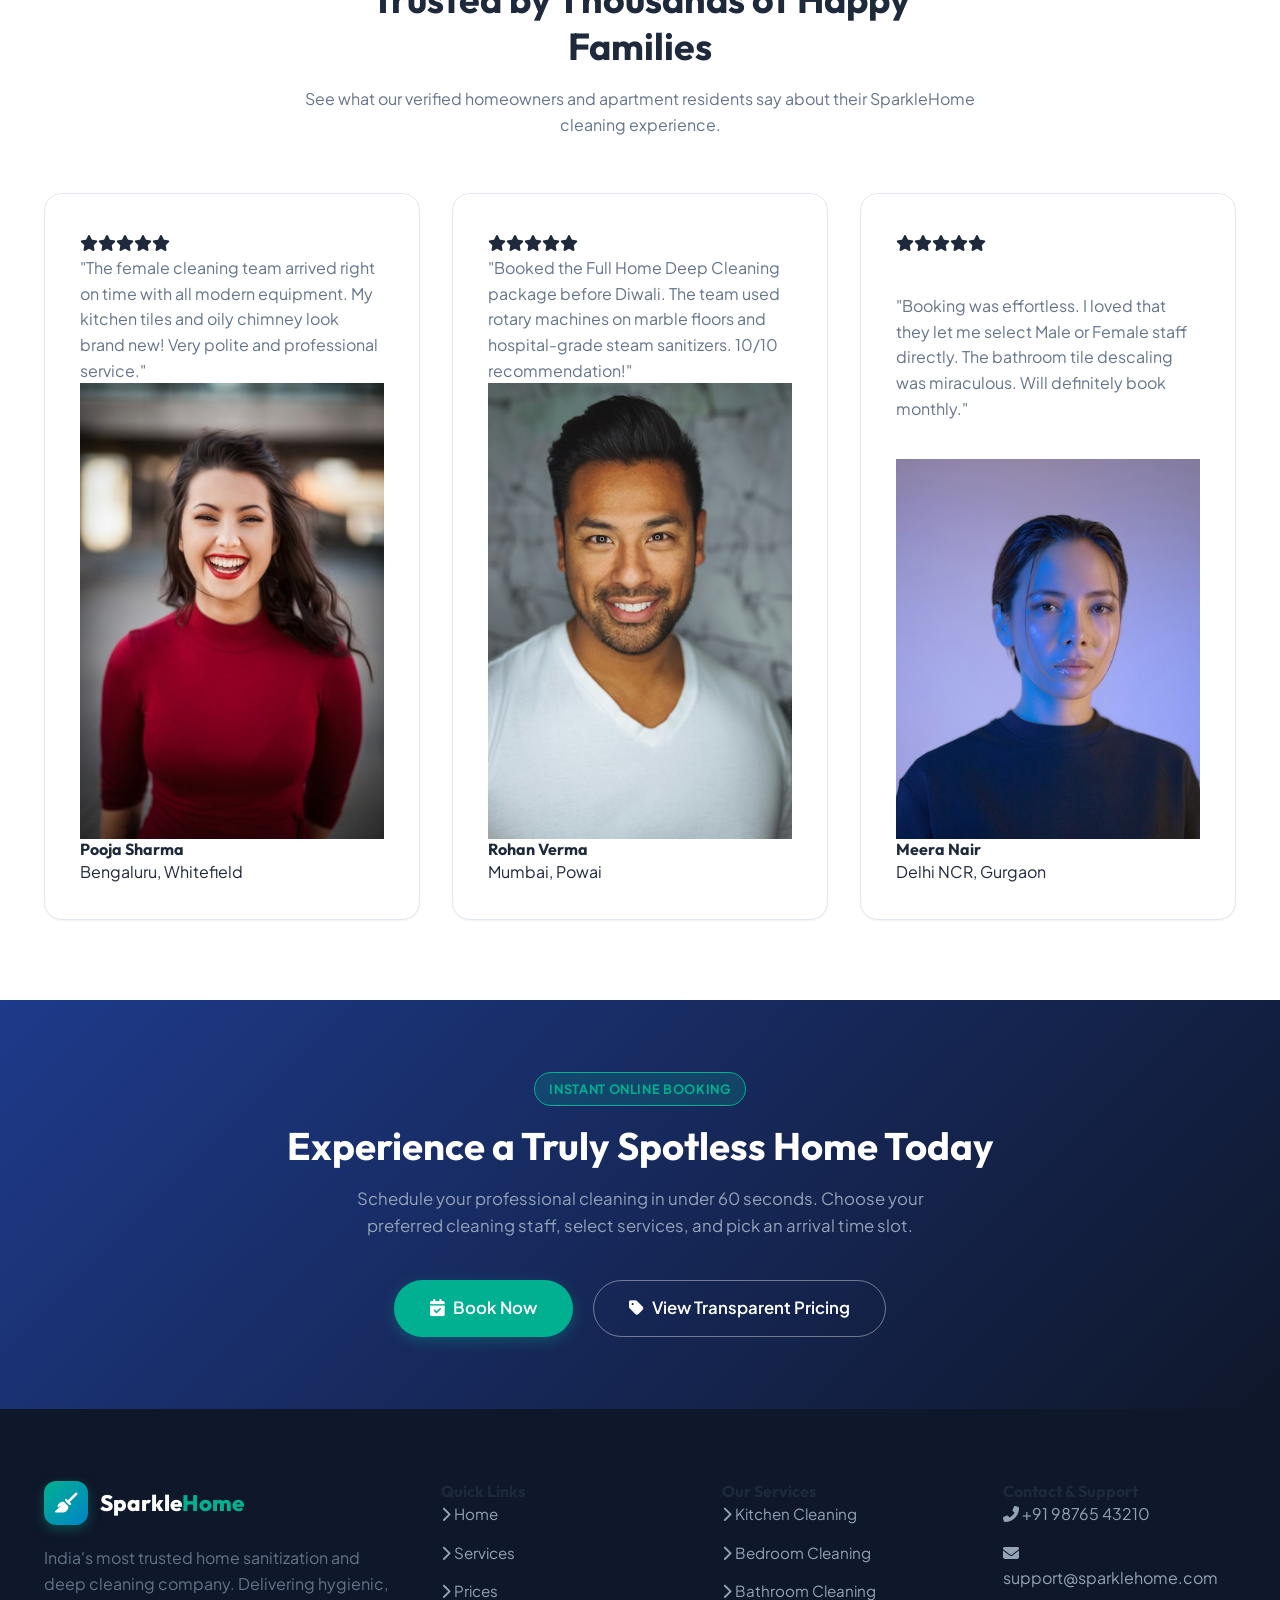
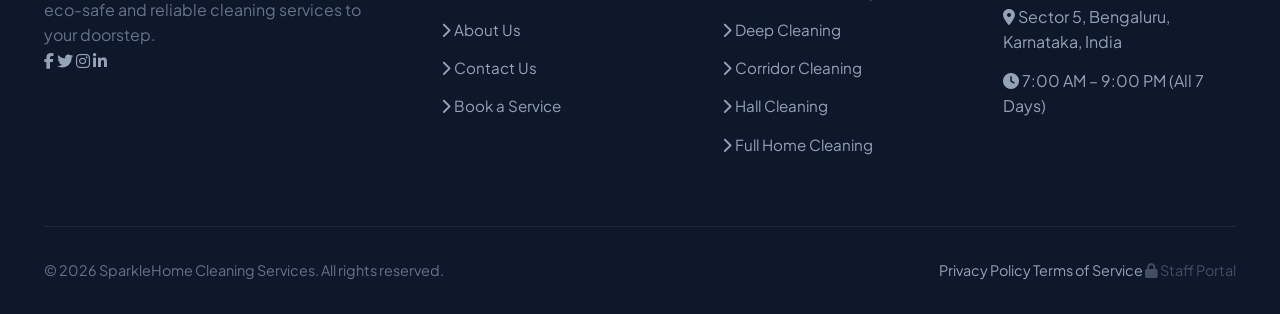
==== commit 80675d89: "feat(index): add Schema.org JSON-LD structured data for local business SEO" ====
--- a/Frontend/index.html
+++ b/Frontend/index.html
@@ -1,52 +1,41 @@
 <!DOCTYPE html>
 <html lang="en">
+
 <head>
   <meta charset="UTF-8">
   <meta name="viewport" content="width=device-width, initial-scale=1.0">
-  <meta name="description" content="SparkleHome provides trusted, professional home cleaning and housekeeping services with vetted cleaners and guaranteed satisfaction. Book online in 60 seconds.">
-  <meta name="keywords" content="home cleaning, maid service, deep cleaning, housekeeping, sparkle home, residential cleaning">
-  <meta name="author" content="SparkleHome">
-  <meta name="robots" content="index, follow">
-
-  <!-- Open Graph / Facebook -->
-  <meta property="og:type" content="website">
-  <meta property="og:url" content="https://sparklehome.example.com/">
-  <meta property="og:title" content="SparkleHome - Professional Home Cleaning Services">
-  <meta property="og:description" content="Book vetted, experienced home cleaning professionals online in minutes. Transparent pricing, flexible scheduling, and 100% satisfaction guarantee.">
-  <meta property="og:image" content="https://sparklehome.example.com/images/hero-cleaner.png">
-  <meta property="og:site_name" content="SparkleHome">
-
-  <!-- Twitter Meta -->
-  <meta name="twitter:card" content="summary_large_image">
-  <meta name="twitter:title" content="SparkleHome - Professional Home Cleaning Services">
-  <meta name="twitter:description" content="Book vetted, experienced home cleaning professionals online in minutes. 100% satisfaction guarantee.">
-  <meta name="twitter:image" content="https://sparklehome.example.com/images/hero-cleaner.png">
   <title>SparkleHome - Professional Home Cleaning Services</title>
-
-  <!-- Schema.org JSON-LD Structured Data -->
+  <link rel="stylesheet" href="css/style.css">
+  <!-- Font Awesome 6 Icons -->
+  <link rel="stylesheet" href="https://cdnjs.cloudflare.com/ajax/libs/font-awesome/6.4.0/css/all.min.css">
+  <!-- Google Fonts -->
+  <link rel="preconnect" href="https://fonts.googleapis.com">
+  <link rel="preconnect" href="https://fonts.gstatic.com" crossorigin>
+  <link
+    href="https://fonts.googleapis.com/css2?family=Outfit:wght@400;500;600;700;800&family=Plus+Jakarta+Sans:wght@300;400;500;600;700;800&display=swap"
+    rel="stylesheet">
+  <!-- Schema.org JSON-LD Structured Data for Local Home Cleaning Business -->
   <script type="application/ld+json">
   {
     "@context": "https://schema.org",
     "@type": "HomeAndConstructionBusiness",
     "name": "SparkleHome Cleaning Services",
-    "image": "https://sparklehome.example.com/images/hero-cleaner.png",
-    "telephone": "+1-800-772-7553",
+    "image": "images/banners/hero-cleaner.jpg",
+    "telephone": "+91-98765-43210",
     "email": "support@sparklehome.com",
-    "priceRange": "$$",
+    "priceRange": "₹₹",
     "address": {
       "@type": "PostalAddress",
-      "streetAddress": "123 Clean Way",
-      "addressLocality": "Metro City",
-      "addressRegion": "NY",
-      "postalCode": "10001",
-      "addressCountry": "US"
+      "addressLocality": "Bengaluru",
+      "addressRegion": "Karnataka",
+      "addressCountry": "IN"
     },
     "openingHoursSpecification": [
       {
         "@type": "OpeningHoursSpecification",
-        "dayOfWeek": ["Monday", "Tuesday", "Wednesday", "Thursday", "Friday", "Saturday"],
+        "dayOfWeek": ["Monday", "Tuesday", "Wednesday", "Thursday", "Friday", "Saturday", "Sunday"],
         "opens": "07:00",
-        "closes": "20:00"
+        "closes": "21:00"
       }
     ],
     "sameAs": [
@@ -55,31 +44,14 @@
     ]
   }
   </script>
-  <link rel="stylesheet" href="css/style.css">
-  <!-- Font Awesome 6 Icons -->
-  <link rel="stylesheet" href="https://cdnjs.cloudflare.com/ajax/libs/font-awesome/6.4.0/css/all.min.css">
-  <!-- Google Fonts -->
-  <link rel="preconnect" href="https://fonts.googleapis.com">
-  <link rel="preconnect" href="https://fonts.gstatic.com" crossorigin>
-  <link href="https://fonts.googleapis.com/css2?family=Outfit:wght@400;500;600;700;800&family=Plus+Jakarta+Sans:wght@300;400;500;600;700;800&display=swap" rel="stylesheet">
 </head>
+
 <body>
 
-  <!-- Skip Navigation Link for Accessibility -->
-  <a href="#main-content" class="skip-to-content" style="position: absolute; top: -100px; left: 16px; z-index: 9999; padding: 8px 16px; background: #000; color: #fff; text-decoration: none; border-radius: 4px; transition: top 0.2s;" onfocus="this.style.top='16px'" onblur="this.style.top='-100px'">Skip to main content</a>
-
-  <!-- Top Announcement Notification Bar -->
-  <aside class="announcement-banner" role="region" aria-label="Special Announcement" style="background: linear-gradient(90deg, #0f172a 0%, #1e293b 100%); color: #f8fafc; font-size: 0.82rem; padding: 0.5rem 1rem; border-bottom: 1px solid rgba(255,255,255,0.08); text-align: center;">
-    <div class="container" style="display: flex; align-items: center; justify-content: center; gap: 0.75rem; flex-wrap: wrap;">
-      <span><i class="fas fa-bolt" style="color: #f59e0b; margin-right: 4px;"></i> <strong>Same-Day Booking Available:</strong> Need urgent cleaning? Get certified cleaners in under 2 hours.</span>
-      <a href="booking.html" style="color: #38bdf8; text-decoration: underline; font-weight: 600;">Reserve Now &rarr;</a>
-    </div>
-  </aside>
-
   <!-- Site Navigation Bar -->
-  <header class="site-header" role="banner">
+  <header class="site-header">
     <div class="container">
-      <nav class="navbar" role="navigation" aria-label="Main Navigation">
+      <nav class="navbar">
         <!-- Logo -->
         <a href="index.html" class="brand-logo">
           <div class="logo-icon">
@@ -116,7 +88,7 @@
     </div>
   </header>
 
-  <main id="main-content" role="main">
+  <main>
     <!-- Hero Section -->
     <section class="hero-section">
       <div class="hero-curved-bg"></div>
@@ -130,7 +102,8 @@
               Professional <span class="highlight">Home Cleaning</span> Services
             </h1>
             <p class="hero-subtitle">
-              A spotless home for a healthier, happier family. Our verified, vetted cleaning experts use hospital-grade disinfectants and modern equipment to leave every corner sparkling clean.
+              A spotless home for a healthier, happier family. Our verified, vetted cleaning experts use hospital-grade
+              disinfectants and modern equipment to leave every corner sparkling clean.
             </p>
 
             <div class="hero-cta-group">
@@ -143,18 +116,23 @@
             </div>
 
             <!-- Quick Cleaning Team Selector (Male / Female ONLY) -->
-            <div class="hero-team-selector" style="margin-top: 2rem; background: #ffffff; padding: 1.25rem 1.5rem; border-radius: var(--radius-lg); box-shadow: var(--shadow-md); border: 1px solid var(--border-color); max-width: 480px;">
+            <div class="hero-team-selector"
+              style="margin-top: 2rem; background: #ffffff; padding: 1.25rem 1.5rem; border-radius: var(--radius-lg); box-shadow: var(--shadow-md); border: 1px solid var(--border-color); max-width: 480px;">
               <div style="display:flex; justify-content:space-between; align-items:center; margin-bottom: 0.75rem;">
                 <span style="font-weight: 700; font-size: 0.92rem; color: var(--text-main);">
-                  <i class="fas fa-users-cog" style="color:var(--primary); margin-right: 6px;"></i> Select Cleaning Team:
+                  <i class="fas fa-users-cog" style="color:var(--primary); margin-right: 6px;"></i> Select Cleaning
+                  Team:
                 </span>
                 <span style="font-size: 0.8rem; color: var(--text-muted);">(Male / Female)</span>
               </div>
               <div style="display: grid; grid-template-columns: 1fr 1fr; gap: 0.75rem;">
-                <button type="button" class="team-quick-btn active" id="heroSelectFemale" onclick="selectHeroTeam('Female', this)" style="display: flex; align-items: center; justify-content: center; gap: 0.5rem; padding: 0.65rem; border-radius: var(--radius-pill); border: 2px solid var(--primary); background: var(--primary-light); color: var(--primary); font-weight: 700; cursor: pointer; transition: var(--transition);">
+                <button type="button" class="team-quick-btn active" id="heroSelectFemale"
+                  onclick="selectHeroTeam('Female', this)"
+                  style="display: flex; align-items: center; justify-content: center; gap: 0.5rem; padding: 0.65rem; border-radius: var(--radius-pill); border: 2px solid var(--primary); background: var(--primary-light); color: var(--primary); font-weight: 700; cursor: pointer; transition: var(--transition);">
                   <i class="fas fa-female"></i> Female Cleaner
                 </button>
-                <button type="button" class="team-quick-btn" id="heroSelectMale" onclick="selectHeroTeam('Male', this)" style="display: flex; align-items: center; justify-content: center; gap: 0.5rem; padding: 0.65rem; border-radius: var(--radius-pill); border: 2px solid var(--border-color); background: #ffffff; color: var(--text-muted); font-weight: 700; cursor: pointer; transition: var(--transition);">
+                <button type="button" class="team-quick-btn" id="heroSelectMale" onclick="selectHeroTeam('Male', this)"
+                  style="display: flex; align-items: center; justify-content: center; gap: 0.5rem; padding: 0.65rem; border-radius: var(--radius-pill); border: 2px solid var(--border-color); background: #ffffff; color: var(--text-muted); font-weight: 700; cursor: pointer; transition: var(--transition);">
                   <i class="fas fa-male"></i> Male Cleaner
                 </button>
               </div>
@@ -183,7 +161,7 @@
           <div class="hero-image-wrapper">
             <div class="hero-image-container">
               <img src="images/banners/hero-cleaner.jpg" alt="Professional Cleaner" class="hero-main-img">
-              
+
               <!-- Floating Badges -->
               <div class="floating-pill pill-top-right">
                 <i class="fas fa-check-double"></i>
@@ -214,30 +192,6 @@
       </div>
     </section>
 
-    <!-- Trust & Verification Bar -->
-    <section class="trust-verification-strip" style="background: #f8fafc; border-top: 1px solid var(--border-color); border-bottom: 1px solid var(--border-color); padding: 1.25rem 0;">
-      <div class="container">
-        <div style="display: flex; justify-content: space-around; align-items: center; flex-wrap: wrap; gap: 1.5rem; text-align: center;">
-          <div style="display: flex; align-items: center; gap: 0.6rem;">
-            <i class="fas fa-id-card-clip" style="color: var(--primary); font-size: 1.4rem;"></i>
-            <span style="font-size: 0.9rem; font-weight: 600; color: var(--secondary);">100% Background Checked</span>
-          </div>
-          <div style="display: flex; align-items: center; gap: 0.6rem;">
-            <i class="fas fa-shield-heart" style="color: #10b981; font-size: 1.4rem;"></i>
-            <span style="font-size: 0.9rem; font-weight: 600; color: var(--secondary);">Insurance Covered Up to $10,000</span>
-          </div>
-          <div style="display: flex; align-items: center; gap: 0.6rem;">
-            <i class="fas fa-leaf" style="color: #059669; font-size: 1.4rem;"></i>
-            <span style="font-size: 0.9rem; font-weight: 600; color: var(--secondary);">Eco-Safe & Non-Toxic Chemicals</span>
-          </div>
-          <div style="display: flex; align-items: center; gap: 0.6rem;">
-            <i class="fas fa-arrows-rotate" style="color: #3b82f6; font-size: 1.4rem;"></i>
-            <span style="font-size: 0.9rem; font-weight: 600; color: var(--secondary);">Free Re-clean Guarantee</span>
-          </div>
-        </div>
-      </div>
-    </section>
-
     <!-- Cleaning Team Selection Showcase (Male / Female Only) -->
     <section class="section-padding bg-subtle">
       <div class="container">
@@ -245,20 +199,27 @@
           <span class="badge badge-primary">Dedicated Staff</span>
           <h2 class="section-title">Select Your Preferred Cleaning Team</h2>
           <p class="section-subtitle">
-            Choose your preferred cleaning staff based on comfort and preference. Only verified Male or Female cleaners assigned.
+            Choose your preferred cleaning staff based on comfort and preference. Only verified Male or Female cleaners
+            assigned.
           </p>
         </div>
 
-        <div style="display: grid; grid-template-columns: repeat(auto-fit, minmax(280px, 1fr)); gap: 2rem; max-width: 800px; margin: 0 auto;">
+        <div
+          style="display: grid; grid-template-columns: repeat(auto-fit, minmax(280px, 1fr)); gap: 2rem; max-width: 800px; margin: 0 auto;">
           <!-- Female Team Card -->
-          <div class="team-profile-card" onclick="startBookingWithTeam('Female')" style="background:#ffffff; border-radius: var(--radius-lg); padding: 1.75rem; text-align: center; border: 2px solid var(--primary); box-shadow: var(--shadow-teal); cursor: pointer; transition: var(--transition);">
-            <div style="width: 110px; height: 110px; border-radius: 50%; overflow: hidden; margin: 0 auto 1.25rem; border: 4px solid var(--primary-light);">
-              <img src="images/home/cleaner-female.jpg" alt="Female Cleaner" style="width: 100%; height: 100%; object-fit: cover;">
-            </div>
-            <span class="badge badge-success" style="margin-bottom: 0.5rem;"><i class="fas fa-check"></i> Available</span>
+          <div class="team-profile-card" onclick="startBookingWithTeam('Female')"
+            style="background:#ffffff; border-radius: var(--radius-lg); padding: 1.75rem; text-align: center; border: 2px solid var(--primary); box-shadow: var(--shadow-teal); cursor: pointer; transition: var(--transition);">
+            <div
+              style="width: 110px; height: 110px; border-radius: 50%; overflow: hidden; margin: 0 auto 1.25rem; border: 4px solid var(--primary-light);">
+              <img src="images/home/cleaner-female.jpg" alt="Female Cleaner"
+                style="width: 100%; height: 100%; object-fit: cover;">
+            </div>
+            <span class="badge badge-success" style="margin-bottom: 0.5rem;"><i class="fas fa-check"></i>
+              Available</span>
             <h3 style="font-size: 1.3rem; margin-bottom: 0.35rem;">Female Cleaning Staff</h3>
             <p style="font-size: 0.88rem; margin-bottom: 1.25rem;">
-              Experienced female cleaning professionals trained in thorough household sanitization, kitchen deep scrubbing, and bedroom organizing.
+              Experienced female cleaning professionals trained in thorough household sanitization, kitchen deep
+              scrubbing, and bedroom organizing.
             </p>
             <button class="btn btn-primary btn-block">
               <i class="fas fa-check-circle"></i> Select Female Cleaner
@@ -266,14 +227,19 @@
           </div>
 
           <!-- Male Team Card -->
-          <div class="team-profile-card" onclick="startBookingWithTeam('Male')" style="background:#ffffff; border-radius: var(--radius-lg); padding: 1.75rem; text-align: center; border: 2px solid var(--border-color); box-shadow: var(--shadow-md); cursor: pointer; transition: var(--transition);">
-            <div style="width: 110px; height: 110px; border-radius: 50%; overflow: hidden; margin: 0 auto 1.25rem; border: 4px solid #f1f5f9;">
-              <img src="images/home/cleaner-male.jpg" alt="Male Cleaner" style="width: 100%; height: 100%; object-fit: cover;">
-            </div>
-            <span class="badge badge-success" style="margin-bottom: 0.5rem;"><i class="fas fa-check"></i> Available</span>
+          <div class="team-profile-card" onclick="startBookingWithTeam('Male')"
+            style="background:#ffffff; border-radius: var(--radius-lg); padding: 1.75rem; text-align: center; border: 2px solid var(--border-color); box-shadow: var(--shadow-md); cursor: pointer; transition: var(--transition);">
+            <div
+              style="width: 110px; height: 110px; border-radius: 50%; overflow: hidden; margin: 0 auto 1.25rem; border: 4px solid #f1f5f9;">
+              <img src="images/home/cleaner-male.jpg" alt="Male Cleaner"
+                style="width: 100%; height: 100%; object-fit: cover;">
+            </div>
+            <span class="badge badge-success" style="margin-bottom: 0.5rem;"><i class="fas fa-check"></i>
+              Available</span>
             <h3 style="font-size: 1.3rem; margin-bottom: 0.35rem;">Male Cleaning Staff</h3>
             <p style="font-size: 0.88rem; margin-bottom: 1.25rem;">
-              Skilled male cleaning specialists proficient with heavy floor scrubbing machines, high ceiling dusting, corridor buffing, and deep cleaning.
+              Skilled male cleaning specialists proficient with heavy floor scrubbing machines, high ceiling dusting,
+              corridor buffing, and deep cleaning.
             </p>
             <button class="btn btn-outline-primary btn-block">
               <i class="fas fa-check-circle"></i> Select Male Cleaner
@@ -284,7 +250,7 @@
     </section>
 
     <!-- Section 1 (Alternating: Content Left, Visual Right): World-Class Standards -->
-    <section class="section-padding" id="why-choose-us" aria-label="Why Choose Us">
+    <section class="section-padding">
       <div class="container">
         <div class="why-us-grid">
           <!-- Left: Content & Quality Checklist -->
@@ -296,7 +262,8 @@
               World-Class Standards for Your Comfort & Hygiene
             </h2>
             <p style="margin-bottom: 2rem; font-size: 1.05rem; line-height: 1.7; color: var(--text-muted);">
-              We combine hospital-grade hygiene protocols, non-toxic eco-certified cleaning materials, and thoroughly vetted personnel to give you a pristine living environment.
+              We combine hospital-grade hygiene protocols, non-toxic eco-certified cleaning materials, and thoroughly
+              vetted personnel to give you a pristine living environment.
             </p>
 
             <div class="why-features-list">
@@ -304,7 +271,8 @@
                 <div class="why-feature-icon"><i class="fas fa-user-shield"></i></div>
                 <div>
                   <h4>100% Background-Checked Cleaners</h4>
-                  <p>Every cleaner undergoes Aadhaar verification, police background screening, and 40+ hours of rigorous training.</p>
+                  <p>Every cleaner undergoes Aadhaar verification, police background screening, and 40+ hours of
+                    rigorous training.</p>
                 </div>
               </div>
 
@@ -312,7 +280,8 @@
                 <div class="why-feature-icon"><i class="fas fa-undo-alt"></i></div>
                 <div>
                   <h4>100% Satisfaction Guarantee</h4>
-                  <p>If you're not completely satisfied with our service, we'll return and re-clean free of charge within 24 hours.</p>
+                  <p>If you're not completely satisfied with our service, we'll return and re-clean free of charge
+                    within 24 hours.</p>
                 </div>
               </div>
             </div>
@@ -346,7 +315,8 @@
     </section>
 
     <!-- Section 2 (Alternating: Visual Left, Content Right): Eco-Safe Care -->
-    <section class="section-padding bg-subtle" style="border-top: 1px solid var(--border-color); border-bottom: 1px solid var(--border-color);">
+    <section class="section-padding bg-subtle"
+      style="border-top: 1px solid var(--border-color); border-bottom: 1px solid var(--border-color);">
       <div class="container">
         <div class="why-us-grid" style="grid-template-columns: 0.95fr 1.05fr;">
           <!-- Left: Dual Image Showcase -->
@@ -368,20 +338,24 @@
               Expert Cleaners, Trusted & Eco-Friendly Care
             </h2>
             <p style="margin-bottom: 2rem; font-size: 1.05rem; line-height: 1.7; color: var(--text-muted);">
-              Protect your family, infants, and pets from toxic chemical fumes. Our cleaners use certified organic, biodegradable detergents that eradicate grime and odors naturally.
+              Protect your family, infants, and pets from toxic chemical fumes. Our cleaners use certified organic,
+              biodegradable detergents that eradicate grime and odors naturally.
             </p>
 
             <div class="why-features-list">
               <div class="why-feature-item">
-                <div class="why-feature-icon" style="background: #dcfce7; color: #15803d;"><i class="fas fa-spray-can"></i></div>
+                <div class="why-feature-icon" style="background: #dcfce7; color: #15803d;"><i
+                    class="fas fa-spray-can"></i></div>
                 <div>
                   <h4>Zero Harsh Acids & Fumes</h4>
-                  <p>Specially formulated plant-based active agents that dissolve stubborn oil and grease without damaging tiles or leaving strong odors.</p>
+                  <p>Specially formulated plant-based active agents that dissolve stubborn oil and grease without
+                    damaging tiles or leaving strong odors.</p>
                 </div>
               </div>
 
               <div class="why-feature-item">
-                <div class="why-feature-icon" style="background: #e0f2fe; color: #0284c7;"><i class="fas fa-temperature-high"></i></div>
+                <div class="why-feature-icon" style="background: #e0f2fe; color: #0284c7;"><i
+                    class="fas fa-temperature-high"></i></div>
                 <div>
                   <h4>140°C High-Pressure Steam Sterilization</h4>
                   <p>Destroys 99.9% of dust mites, pathogens, and unseen bacteria without toxic chemical residue.</p>
@@ -409,7 +383,8 @@
           <span class="badge badge-primary">Comprehensive Coverage</span>
           <h2 class="section-title">Our Premium Cleaning Services</h2>
           <p class="section-subtitle">
-            Explore our specialized residential cleaning packages designed for modern apartments, villas, and independent houses.
+            Explore our specialized residential cleaning packages designed for modern apartments, villas, and
+            independent houses.
           </p>
         </div>
 
@@ -421,7 +396,8 @@
             </div>
             <div class="service-card-body">
               <h3 class="service-card-title">Kitchen Cleaning</h3>
-              <p class="service-card-desc">Degreasing gas stoves, chimney filters, countertops, tile walls, kitchen sinks and cabinets.</p>
+              <p class="service-card-desc">Degreasing gas stoves, chimney filters, countertops, tile walls, kitchen
+                sinks and cabinets.</p>
               <ul class="service-features-list">
                 <li><i class="fas fa-check-circle"></i> Oil & Grease Removal</li>
                 <li><i class="fas fa-check-circle"></i> Sink & Hob Sanitization</li>
@@ -439,7 +415,8 @@
             </div>
             <div class="service-card-body">
               <h3 class="service-card-title">Bedroom Cleaning</h3>
-              <p class="service-card-desc">Deep vacuuming mattresses, dusting wardrobes, sanitizing mirrors, and fragrance mopping.</p>
+              <p class="service-card-desc">Deep vacuuming mattresses, dusting wardrobes, sanitizing mirrors, and
+                fragrance mopping.</p>
               <ul class="service-features-list">
                 <li><i class="fas fa-check-circle"></i> Mattress Dust-Mite Cleanse</li>
                 <li><i class="fas fa-check-circle"></i> Wardrobe & Floor Mopping</li>
@@ -457,7 +434,8 @@
             </div>
             <div class="service-card-body">
               <h3 class="service-card-title">Bathroom Cleaning</h3>
-              <p class="service-card-desc">Hard water stain removal, toilet commode acid-free descaling, tile scrubbing and tap buffing.</p>
+              <p class="service-card-desc">Hard water stain removal, toilet commode acid-free descaling, tile scrubbing
+                and tap buffing.</p>
               <ul class="service-features-list">
                 <li><i class="fas fa-check-circle"></i> Tile & Grout Scrubbing</li>
                 <li><i class="fas fa-check-circle"></i> Odor Neutralization</li>
@@ -475,7 +453,8 @@
             </div>
             <div class="service-card-body">
               <h3 class="service-card-title">Deep Cleaning</h3>
-              <p class="service-card-desc">Industrial rotary machine floor buffing, steam sterilization, and full corner-to-corner detailing.</p>
+              <p class="service-card-desc">Industrial rotary machine floor buffing, steam sterilization, and full
+                corner-to-corner detailing.</p>
               <ul class="service-features-list">
                 <li><i class="fas fa-check-circle"></i> Machine Floor Scrubbing</li>
                 <li><i class="fas fa-check-circle"></i> High Crevice Dirt Cleanse</li>
@@ -510,10 +489,12 @@
           <!-- Testimonial 1 -->
           <div class="testimonial-card">
             <div class="testimonial-rating">
-              <i class="fas fa-star"></i><i class="fas fa-star"></i><i class="fas fa-star"></i><i class="fas fa-star"></i><i class="fas fa-star"></i>
+              <i class="fas fa-star"></i><i class="fas fa-star"></i><i class="fas fa-star"></i><i
+                class="fas fa-star"></i><i class="fas fa-star"></i>
             </div>
             <p class="testimonial-text">
-              "The female cleaning team arrived right on time with all modern equipment. My kitchen tiles and oily chimney look brand new! Very polite and professional service."
+              "The female cleaning team arrived right on time with all modern equipment. My kitchen tiles and oily
+              chimney look brand new! Very polite and professional service."
             </p>
             <div class="testimonial-author">
               <img src="images/home/avatar-1.jpg" alt="Pooja Sharma" class="author-avatar">
@@ -527,10 +508,12 @@
           <!-- Testimonial 2 -->
           <div class="testimonial-card">
             <div class="testimonial-rating">
-              <i class="fas fa-star"></i><i class="fas fa-star"></i><i class="fas fa-star"></i><i class="fas fa-star"></i><i class="fas fa-star"></i>
+              <i class="fas fa-star"></i><i class="fas fa-star"></i><i class="fas fa-star"></i><i
+                class="fas fa-star"></i><i class="fas fa-star"></i>
             </div>
             <p class="testimonial-text">
-              "Booked the Full Home Deep Cleaning package before Diwali. The team used rotary machines on marble floors and hospital-grade steam sanitizers. 10/10 recommendation!"
+              "Booked the Full Home Deep Cleaning package before Diwali. The team used rotary machines on marble floors
+              and hospital-grade steam sanitizers. 10/10 recommendation!"
             </p>
             <div class="testimonial-author">
               <img src="images/home/avatar-2.jpg" alt="Rohan Verma" class="author-avatar">
@@ -544,10 +527,12 @@
           <!-- Testimonial 3 -->
           <div class="testimonial-card">
             <div class="testimonial-rating">
-              <i class="fas fa-star"></i><i class="fas fa-star"></i><i class="fas fa-star"></i><i class="fas fa-star"></i><i class="fas fa-star"></i>
+              <i class="fas fa-star"></i><i class="fas fa-star"></i><i class="fas fa-star"></i><i
+                class="fas fa-star"></i><i class="fas fa-star"></i>
             </div>
             <p class="testimonial-text">
-              "Booking was effortless. I loved that they let me select Male or Female staff directly. The bathroom tile descaling was miraculous. Will definitely book monthly."
+              "Booking was effortless. I loved that they let me select Male or Female staff directly. The bathroom tile
+              descaling was miraculous. Will definitely book monthly."
             </p>
             <div class="testimonial-author">
               <img src="images/home/avatar-3.jpg" alt="Meera Nair" class="author-avatar">
@@ -562,18 +547,23 @@
     </section>
 
     <!-- Bottom CTA Banner -->
-    <section style="background: linear-gradient(135deg, var(--secondary) 0%, #0f172a 100%); padding: 4.5rem 0; color: #ffffff; text-align: center; position: relative; overflow: hidden;">
+    <section
+      style="background: linear-gradient(135deg, var(--secondary) 0%, #0f172a 100%); padding: 4.5rem 0; color: #ffffff; text-align: center; position: relative; overflow: hidden;">
       <div class="container" style="position: relative; z-index: 2;">
-        <span class="badge" style="background: rgba(0, 176, 144, 0.2); color: var(--primary); margin-bottom: 1rem; border: 1px solid var(--primary);">Instant Online Booking</span>
+        <span class="badge"
+          style="background: rgba(0, 176, 144, 0.2); color: var(--primary); margin-bottom: 1rem; border: 1px solid var(--primary);">Instant
+          Online Booking</span>
         <h2 style="font-size: 2.4rem; color: #ffffff; margin-bottom: 1rem;">Experience a Truly Spotless Home Today</h2>
         <p style="color: #94a3b8; max-width: 600px; margin: 0 auto 2.5rem; font-size: 1.05rem;">
-          Schedule your professional cleaning in under 60 seconds. Choose your preferred cleaning staff, select services, and pick an arrival time slot.
+          Schedule your professional cleaning in under 60 seconds. Choose your preferred cleaning staff, select
+          services, and pick an arrival time slot.
         </p>
         <div style="display:flex; justify-content:center; gap:1.2rem; flex-wrap:wrap;">
           <a href="booking.html" class="btn btn-primary btn-lg">
             <i class="fas fa-calendar-check"></i> Book Now
           </a>
-          <a href="prices.html" class="btn btn-outline btn-lg" style="color:#ffffff; border-color: rgba(255,255,255,0.4);">
+          <a href="prices.html" class="btn btn-outline btn-lg"
+            style="color:#ffffff; border-color: rgba(255,255,255,0.4);">
             <i class="fas fa-tag"></i> View Transparent Pricing
           </a>
         </div>
@@ -582,7 +572,7 @@
   </main>
 
   <!-- Site Footer -->
-  <footer class="site-footer" role="contentinfo">
+  <footer class="site-footer">
     <div class="container">
       <div class="footer-grid">
         <!-- Col 1: Brand Info -->
@@ -592,7 +582,8 @@
             <div class="brand-text" style="color:#fff;">Sparkle<span>Home</span></div>
           </a>
           <p class="footer-about">
-            India's most trusted home sanitization and deep cleaning company. Delivering hygienic, eco-safe and reliable cleaning services to your doorstep.
+            India's most trusted home sanitization and deep cleaning company. Delivering hygienic, eco-safe and reliable
+            cleaning services to your doorstep.
           </p>
           <div class="footer-socials">
             <a href="#" aria-label="Facebook"><i class="fab fa-facebook-f"></i></a>
@@ -647,7 +638,8 @@
           <a href="#">Privacy Policy</a>
           <a href="#">Terms of Service</a>
           <!-- Discreet Admin Portal Link (Restricted to Admins) -->
-          <a href="admin-login.html" style="color: var(--text-muted); opacity: 0.6;"><i class="fas fa-lock"></i> Staff Portal</a>
+          <a href="admin-login.html" style="color: var(--text-muted); opacity: 0.6;"><i class="fas fa-lock"></i> Staff
+            Portal</a>
         </div>
       </div>
     </div>
@@ -687,4 +679,5 @@
     }
   </script>
 </body>
-</html>
+
+</html>
--- a/Frontend/css/style.css
+++ b/Frontend/css/style.css
@@ -0,0 +1,2373 @@
+/* ==========================================================================
+   Home Service Booking - Modern Responsive Stylesheet
+   Theme: Clean White, Medical/Eco Teal (#00b090) & Ocean Blue (#1e3a8a)
+   ========================================================================== */
+
+@import url('https://fonts.googleapis.com/css2?family=Plus+Jakarta+Sans:wght@300;400;500;600;700;800&family=Outfit:wght@400;500;600;700;800&display=swap');
+
+:root {
+  /* Brand Color Palette */
+  --primary: #00b090;
+  --primary-hover: #009378;
+  --primary-light: #e6f9f5;
+  --primary-glow: rgba(0, 176, 144, 0.2);
+
+  --secondary: #1e3a8a;
+  --secondary-hover: #172554;
+  --secondary-light: #eff6ff;
+
+  --accent-cyan: #06b6d4;
+  --accent-yellow: #f59e0b;
+  --accent-green: #10b981;
+  --accent-red: #ef4444;
+
+  /* Neutrals & Dark Tones */
+  --bg-white: #ffffff;
+  --bg-subtle: #f8fafc;
+  --bg-card: #ffffff;
+  --bg-dark: #0f172a;
+  --bg-dark-surface: #1e293b;
+
+  --text-main: #1e293b;
+  --text-muted: #64748b;
+  --text-light: #94a3b8;
+  --text-white: #ffffff;
+
+  --border-color: #e2e8f0;
+  --border-focus: #00b090;
+
+  /* Elevation & Shadows */
+  --shadow-sm: 0 1px 2px 0 rgba(0, 0, 0, 0.05);
+  --shadow-md: 0 4px 6px -1px rgba(0, 0, 0, 0.07), 0 2px 4px -2px rgba(0, 0, 0, 0.05);
+  --shadow-lg: 0 10px 15px -3px rgba(0, 0, 0, 0.08), 0 4px 6px -4px rgba(0, 0, 0, 0.04);
+  --shadow-xl: 0 20px 25px -5px rgba(0, 0, 0, 0.08), 0 8px 10px -6px rgba(0, 0, 0, 0.04);
+  --shadow-teal: 0 10px 25px -5px rgba(0, 176, 144, 0.25);
+
+  /* Radii */
+  --radius-sm: 8px;
+  --radius-md: 12px;
+  --radius-lg: 18px;
+  --radius-xl: 24px;
+  --radius-pill: 9999px;
+
+  /* Typography */
+  --font-heading: 'Outfit', sans-serif;
+  --font-body: 'Plus Jakarta Sans', sans-serif;
+
+  /* Transitions */
+  --transition: all 0.25s cubic-bezier(0.4, 0, 0.2, 1);
+  --transition-slow: all 0.4s cubic-bezier(0.4, 0, 0.2, 1);
+}
+
+/* Base Reset */
+*, *::before, *::after {
+  box-sizing: border-box;
+  margin: 0;
+  padding: 0;
+}
+
+html {
+  scroll-behavior: smooth;
+  font-size: 16px;
+}
+
+body {
+  font-family: var(--font-body);
+  color: var(--text-main);
+  background-color: var(--bg-white);
+  line-height: 1.6;
+  -webkit-font-smoothing: antialiased;
+  min-height: 100vh;
+  display: flex;
+  flex-direction: column;
+}
+
+h1, h2, h3, h4, h5, h6 {
+  font-family: var(--font-heading);
+  color: var(--text-main);
+  font-weight: 700;
+  line-height: 1.25;
+}
+
+p {
+  color: var(--text-muted);
+}
+
+a {
+  text-decoration: none;
+  color: inherit;
+  transition: var(--transition);
+}
+
+img {
+  max-width: 100%;
+  height: auto;
+  display: block;
+}
+
+ul {
+  list-style: none;
+}
+
+button, input, select, textarea {
+  font-family: inherit;
+  font-size: inherit;
+}
+
+/* Container */
+.container {
+  width: 100%;
+  max-width: 1240px;
+  margin: 0 auto;
+  padding: 0 1.5rem;
+}
+
+.container-narrow {
+  max-width: 860px;
+  margin: 0 auto;
+  padding: 0 1.5rem;
+}
+
+/* ==========================================================================
+   Header & Navigation
+   ========================================================================== */
+.site-header {
+  position: sticky;
+  top: 0;
+  left: 0;
+  right: 0;
+  background: rgba(255, 255, 255, 0.95);
+  backdrop-filter: blur(12px);
+  -webkit-backdrop-filter: blur(12px);
+  z-index: 1000;
+  border-bottom: 1px solid var(--border-color);
+  transition: var(--transition);
+}
+
+.site-header.scrolled {
+  box-shadow: var(--shadow-sm);
+  background: rgba(255, 255, 255, 0.98);
+}
+
+.navbar {
+  display: flex;
+  align-items: center;
+  justify-content: space-between;
+  height: 80px;
+}
+
+.brand-logo {
+  display: flex;
+  align-items: center;
+  gap: 0.75rem;
+  font-family: var(--font-heading);
+  font-size: 1.4rem;
+  font-weight: 800;
+  color: var(--secondary);
+}
+
+.brand-logo .logo-icon {
+  width: 44px;
+  height: 44px;
+  background: linear-gradient(135deg, var(--primary), #0284c7);
+  border-radius: 12px;
+  display: flex;
+  align-items: center;
+  justify-content: center;
+  color: #fff;
+  font-size: 1.25rem;
+  box-shadow: 0 4px 12px rgba(0, 176, 144, 0.35);
+}
+
+.brand-logo .brand-text span {
+  color: var(--primary);
+}
+
+.nav-menu {
+  display: flex;
+  align-items: center;
+  gap: 1.8rem;
+}
+
+.nav-link {
+  font-weight: 600;
+  font-size: 0.95rem;
+  color: var(--text-main);
+  padding: 0.5rem 0.2rem;
+  position: relative;
+}
+
+.nav-link:hover, .nav-link.active {
+  color: var(--primary);
+}
+
+.nav-link.active::after {
+  content: '';
+  position: absolute;
+  bottom: 0;
+  left: 0;
+  width: 100%;
+  height: 3px;
+  background: var(--primary);
+  border-radius: var(--radius-pill);
+}
+
+.nav-actions {
+  display: flex;
+  align-items: center;
+  gap: 1rem;
+}
+
+.user-badge {
+  display: flex;
+  align-items: center;
+  gap: 0.6rem;
+  padding: 0.4rem 0.9rem;
+  background: var(--primary-light);
+  border-radius: var(--radius-pill);
+  font-size: 0.9rem;
+  font-weight: 600;
+  color: var(--primary);
+}
+
+.user-badge i {
+  font-size: 1rem;
+}
+
+/* Mobile Toggle */
+.mobile-toggle {
+  display: none;
+  background: transparent;
+  border: none;
+  font-size: 1.5rem;
+  color: var(--text-main);
+  cursor: pointer;
+  padding: 0.5rem;
+}
+
+/* ==========================================================================
+   Buttons & Badges
+   ========================================================================== */
+.btn {
+  display: inline-flex;
+  align-items: center;
+  justify-content: center;
+  gap: 0.5rem;
+  padding: 0.75rem 1.6rem;
+  font-weight: 600;
+  font-size: 0.95rem;
+  border-radius: var(--radius-pill);
+  border: 1px solid transparent;
+  cursor: pointer;
+  transition: var(--transition);
+  text-align: center;
+  white-space: nowrap;
+}
+
+.btn-primary {
+  background: var(--primary);
+  color: var(--text-white);
+  box-shadow: 0 4px 14px rgba(0, 176, 144, 0.3);
+}
+
+.btn-primary:hover {
+  background: var(--primary-hover);
+  transform: translateY(-2px);
+  box-shadow: 0 6px 20px rgba(0, 176, 144, 0.4);
+}
+
+.btn-secondary {
+  background: var(--secondary);
+  color: var(--text-white);
+}
+
+.btn-secondary:hover {
+  background: var(--secondary-hover);
+  transform: translateY(-2px);
+}
+
+.btn-outline {
+  background: transparent;
+  border-color: var(--border-color);
+  color: var(--text-main);
+}
+
+.btn-outline:hover {
+  border-color: var(--primary);
+  color: var(--primary);
+  background: var(--primary-light);
+}
+
+.btn-outline-primary {
+  background: transparent;
+  border-color: var(--primary);
+  color: var(--primary);
+}
+
+.btn-outline-primary:hover {
+  background: var(--primary);
+  color: #fff;
+}
+
+.btn-sm {
+  padding: 0.45rem 1rem;
+  font-size: 0.85rem;
+}
+
+.btn-lg {
+  padding: 0.9rem 2.2rem;
+  font-size: 1.05rem;
+}
+
+.btn-block {
+  width: 100%;
+}
+
+.badge {
+  display: inline-flex;
+  align-items: center;
+  gap: 0.4rem;
+  padding: 0.35rem 0.9rem;
+  border-radius: var(--radius-pill);
+  font-size: 0.8rem;
+  font-weight: 700;
+  text-transform: uppercase;
+  letter-spacing: 0.05em;
+}
+
+.badge-primary {
+  background: var(--primary-light);
+  color: var(--primary);
+  border: 1px solid rgba(0, 176, 144, 0.2);
+}
+
+.badge-success {
+  background: #dcfce7;
+  color: #15803d;
+}
+
+.badge-warning {
+  background: #fef3c7;
+  color: #b45309;
+}
+
+.badge-danger {
+  background: #fee2e2;
+  color: #b91c1c;
+}
+
+/* Floating pill tags in hero */
+.floating-pill {
+  display: inline-flex;
+  align-items: center;
+  gap: 0.6rem;
+  padding: 0.6rem 1.2rem;
+  background: rgba(255, 255, 255, 0.95);
+  backdrop-filter: blur(8px);
+  border-radius: var(--radius-pill);
+  box-shadow: var(--shadow-lg);
+  font-size: 0.9rem;
+  font-weight: 700;
+  color: var(--text-main);
+  border: 1px solid rgba(255, 255, 255, 0.8);
+}
+
+.floating-pill i {
+  color: var(--primary);
+  font-size: 1.1rem;
+}
+
+/* ==========================================================================
+   Hero Section
+   ========================================================================== */
+.hero-section {
+  position: relative;
+  background: linear-gradient(180deg, #f0fdf9 0%, #ffffff 100%);
+  padding: 4.5rem 0 5rem;
+  overflow: hidden;
+}
+
+.hero-curved-bg {
+  position: absolute;
+  top: 0;
+  right: 0;
+  width: 50%;
+  height: 100%;
+  background: radial-gradient(circle at 70% 30%, rgba(0, 176, 144, 0.12) 0%, transparent 70%);
+  pointer-events: none;
+  z-index: 0;
+}
+
+.hero-grid {
+  display: grid;
+  grid-template-columns: 1.1fr 0.9fr;
+  align-items: center;
+  gap: 3.5rem;
+  position: relative;
+  z-index: 1;
+}
+
+.hero-content .hero-badge {
+  margin-bottom: 1.25rem;
+}
+
+.hero-title {
+  font-size: 3.4rem;
+  font-weight: 800;
+  line-height: 1.15;
+  margin-bottom: 1.25rem;
+  color: #0f172a;
+}
+
+.hero-title span {
+  color: var(--primary);
+  position: relative;
+}
+
+.hero-desc {
+  font-size: 1.12rem;
+  color: var(--text-muted);
+  margin-bottom: 2rem;
+  line-height: 1.7;
+  max-width: 540px;
+}
+
+.hero-buttons {
+  display: flex;
+  align-items: center;
+  gap: 1.2rem;
+  margin-bottom: 2.5rem;
+  flex-wrap: wrap;
+}
+
+/* Cleaner Team Preference Selector */
+.team-selector-card {
+  background: #ffffff;
+  padding: 1.25rem 1.5rem;
+  border-radius: var(--radius-lg);
+  box-shadow: var(--shadow-md);
+  border: 1px solid var(--border-color);
+  max-width: 500px;
+}
+
+.team-selector-card h4 {
+  font-size: 0.95rem;
+  font-weight: 700;
+  margin-bottom: 0.75rem;
+  color: var(--text-main);
+  display: flex;
+  align-items: center;
+  gap: 0.5rem;
+}
+
+.team-options {
+  display: grid;
+  grid-template-columns: 1fr 1fr;
+  gap: 0.75rem;
+}
+
+.team-option-label {
+  display: flex;
+  align-items: center;
+  gap: 0.75rem;
+  padding: 0.75rem 1rem;
+  border: 2px solid var(--border-color);
+  border-radius: var(--radius-md);
+  cursor: pointer;
+  transition: var(--transition);
+  font-weight: 600;
+  font-size: 0.95rem;
+  color: var(--text-main);
+}
+
+.team-option-label input[type="radio"] {
+  accent-color: var(--primary);
+  width: 18px;
+  height: 18px;
+}
+
+.team-option-label:hover {
+  border-color: var(--primary);
+  background: var(--primary-light);
+}
+
+.team-option-label.selected {
+  border-color: var(--primary);
+  background: var(--primary-light);
+  color: var(--primary);
+}
+
+.hero-image-wrapper {
+  position: relative;
+  display: flex;
+  justify-content: center;
+  align-items: center;
+}
+
+.hero-image-container {
+  position: relative;
+  width: 100%;
+  max-width: 460px;
+  border-radius: 36px;
+  overflow: hidden;
+  box-shadow: var(--shadow-xl);
+  border: 8px solid #ffffff;
+}
+
+.hero-image-container img {
+  width: 100%;
+  height: 520px;
+  object-fit: cover;
+  transition: var(--transition-slow);
+}
+
+.hero-pill-1 {
+  position: absolute;
+  top: 10%;
+  left: -20px;
+  animation: floatSlow 4s ease-in-out infinite;
+}
+
+.hero-pill-2 {
+  position: absolute;
+  bottom: 12%;
+  right: -20px;
+  animation: floatSlow 5s ease-in-out infinite alternate;
+}
+
+@keyframes floatSlow {
+  0% { transform: translateY(0px); }
+  50% { transform: translateY(-8px); }
+  100% { transform: translateY(0px); }
+}
+
+/* ==========================================================================
+   Section Headers
+   ========================================================================== */
+.section {
+  padding: 5rem 0;
+}
+
+.section-subtle {
+  background-color: var(--bg-subtle);
+}
+
+.section-header {
+  text-align: center;
+  max-width: 680px;
+  margin: 0 auto 3.5rem;
+}
+
+.section-header .section-tag {
+  margin-bottom: 0.75rem;
+}
+
+.section-title {
+  font-size: 2.35rem;
+  margin-bottom: 1rem;
+}
+
+.section-desc {
+  font-size: 1.05rem;
+  color: var(--text-muted);
+}
+
+/* ==========================================================================
+   Service Cards Grid
+   ========================================================================== */
+.services-grid {
+  display: grid;
+  grid-template-columns: repeat(auto-fill, minmax(320px, 1fr));
+  gap: 2rem;
+}
+
+.service-card {
+  background: var(--bg-card);
+  border-radius: var(--radius-lg);
+  overflow: hidden;
+  border: 1px solid var(--border-color);
+  box-shadow: var(--shadow-sm);
+  transition: var(--transition);
+  display: flex;
+  flex-direction: column;
+  position: relative;
+  cursor: pointer;
+}
+
+.service-card:hover {
+  transform: translateY(-6px);
+  box-shadow: var(--shadow-xl);
+  border-color: var(--primary);
+}
+
+.service-card.selected {
+  border: 2px solid var(--primary);
+  background: #f0fdf9;
+}
+
+.service-card.selected .select-indicator {
+  background: var(--primary);
+  color: #fff;
+}
+
+.service-img-wrapper {
+  position: relative;
+  height: 220px;
+  overflow: hidden;
+}
+
+.service-img-wrapper img {
+  width: 100%;
+  height: 100%;
+  object-fit: cover;
+  transition: transform 0.5s ease;
+}
+
+.service-card:hover .service-img-wrapper img {
+  transform: scale(1.05);
+}
+
+.select-indicator {
+  position: absolute;
+  top: 14px;
+  right: 14px;
+  width: 36px;
+  height: 36px;
+  background: rgba(255, 255, 255, 0.9);
+  border-radius: var(--radius-pill);
+  display: flex;
+  align-items: center;
+  justify-content: center;
+  color: var(--text-muted);
+  box-shadow: var(--shadow-md);
+  transition: var(--transition);
+}
+
+.service-card-body {
+  padding: 1.6rem;
+  flex: 1;
+  display: flex;
+  flex-direction: column;
+}
+
+.service-card-title {
+  font-size: 1.3rem;
+  margin-bottom: 0.6rem;
+  color: var(--text-main);
+}
+
+.service-card-desc {
+  font-size: 0.92rem;
+  line-height: 1.6;
+  margin-bottom: 1.2rem;
+  flex: 1;
+}
+
+.service-features-list {
+  margin-bottom: 1.25rem;
+}
+
+.service-features-list li {
+  display: flex;
+  align-items: center;
+  gap: 0.5rem;
+  font-size: 0.88rem;
+  color: var(--text-muted);
+  margin-bottom: 0.4rem;
+}
+
+.service-features-list li i {
+  color: var(--primary);
+  font-size: 0.85rem;
+}
+
+.service-card-footer {
+  display: flex;
+  align-items: center;
+  justify-content: space-between;
+  padding-top: 1rem;
+  border-top: 1px solid var(--border-color);
+}
+
+.service-price-tag {
+  font-size: 1.4rem;
+  font-weight: 800;
+  color: var(--primary);
+  font-family: var(--font-heading);
+}
+
+/* ==========================================================================
+   Pricing Page Components
+   ========================================================================== */
+.pricing-grid {
+  display: grid;
+  grid-template-columns: repeat(auto-fill, minmax(320px, 1fr));
+  gap: 2rem;
+}
+
+.pricing-card {
+  background: var(--bg-card);
+  border-radius: var(--radius-lg);
+  border: 1px solid var(--border-color);
+  padding: 2rem;
+  display: flex;
+  flex-direction: column;
+  box-shadow: var(--shadow-sm);
+  transition: var(--transition);
+  position: relative;
+}
+
+.pricing-card:hover {
+  transform: translateY(-6px);
+  box-shadow: var(--shadow-xl);
+  border-color: var(--primary);
+}
+
+.pricing-card.featured {
+  border: 2px solid var(--primary);
+  background: linear-gradient(180deg, #ffffff 0%, #f0fdf9 100%);
+}
+
+.pricing-card.featured::before {
+  content: 'Most Popular';
+  position: absolute;
+  top: -14px;
+  left: 50%;
+  transform: translateX(-50%);
+  background: var(--primary);
+  color: #fff;
+  font-size: 0.75rem;
+  font-weight: 700;
+  padding: 0.25rem 1rem;
+  border-radius: var(--radius-pill);
+  text-transform: uppercase;
+  letter-spacing: 0.05em;
+}
+
+.pricing-img-thumb {
+  height: 160px;
+  border-radius: var(--radius-md);
+  overflow: hidden;
+  margin-bottom: 1.5rem;
+}
+
+.pricing-img-thumb img {
+  width: 100%;
+  height: 100%;
+  object-fit: cover;
+}
+
+.pricing-card h3 {
+  font-size: 1.35rem;
+  margin-bottom: 0.5rem;
+}
+
+.pricing-card-price {
+  margin: 1rem 0 1.5rem;
+  display: flex;
+  align-items: baseline;
+  gap: 0.25rem;
+}
+
+.pricing-amount {
+  font-size: 2.2rem;
+  font-weight: 800;
+  color: var(--primary);
+  font-family: var(--font-heading);
+}
+
+.pricing-unit {
+  font-size: 0.9rem;
+  color: var(--text-muted);
+}
+
+/* Interactive Price Calculator Box */
+.calculator-box {
+  background: #ffffff;
+  border-radius: var(--radius-xl);
+  border: 1px solid var(--border-color);
+  padding: 2.5rem;
+  box-shadow: var(--shadow-lg);
+  margin-top: 3.5rem;
+}
+
+.calc-grid {
+  display: grid;
+  grid-template-columns: 1.2fr 0.8fr;
+  gap: 2.5rem;
+  align-items: center;
+}
+
+/* Counter Control (+ / -) */
+.room-counter-control {
+  display: inline-flex;
+  align-items: center;
+  background: var(--bg-subtle);
+  border: 1px solid var(--border-color);
+  border-radius: var(--radius-pill);
+  padding: 0.25rem;
+}
+
+.counter-btn {
+  width: 38px;
+  height: 38px;
+  border-radius: var(--radius-pill);
+  border: none;
+  background: #fff;
+  color: var(--text-main);
+  font-weight: 700;
+  font-size: 1.2rem;
+  display: flex;
+  align-items: center;
+  justify-content: center;
+  cursor: pointer;
+  box-shadow: var(--shadow-sm);
+  transition: var(--transition);
+}
+
+.counter-btn:hover {
+  background: var(--primary);
+  color: #fff;
+}
+
+.counter-val {
+  min-width: 48px;
+  text-align: center;
+  font-weight: 700;
+  font-size: 1.1rem;
+}
+
+/* ==========================================================================
+   Section Padding & Global Utilities
+   ========================================================================== */
+.section-padding {
+  padding: 5rem 0;
+}
+
+.bg-subtle {
+  background-color: var(--bg-subtle);
+}
+
+/* ==========================================================================
+   Alternating Grid & Why Choose Us Layout
+   ========================================================================== */
+.alternate-grid {
+  display: grid;
+  grid-template-columns: 1fr 1fr;
+  align-items: center;
+  gap: 4rem;
+}
+
+.alternate-grid.reverse {
+  direction: ltr;
+}
+
+.why-us-grid {
+  display: grid;
+  grid-template-columns: 1.05fr 0.95fr;
+  align-items: center;
+  gap: 4rem;
+}
+
+/* Modern Image Showcase & Dual Cards (Zero Whitespace) */
+.image-showcase-box {
+  position: relative;
+  width: 100%;
+}
+
+.image-showcase-main {
+  position: relative;
+  border-radius: var(--radius-xl);
+  overflow: hidden;
+  box-shadow: var(--shadow-xl);
+  border: 4px solid #ffffff;
+  background: #f1f5f9;
+}
+
+.image-showcase-main img {
+  width: 100%;
+  height: 420px;
+  object-fit: cover;
+  display: block;
+  transition: transform 0.5s ease;
+}
+
+.image-showcase-main:hover img {
+  transform: scale(1.03);
+}
+
+.image-floating-badge {
+  position: absolute;
+  background: rgba(255, 255, 255, 0.96);
+  backdrop-filter: blur(10px);
+  padding: 0.75rem 1.25rem;
+  border-radius: var(--radius-pill);
+  box-shadow: var(--shadow-lg);
+  display: flex;
+  align-items: center;
+  gap: 0.65rem;
+  font-weight: 700;
+  font-size: 0.9rem;
+  color: var(--secondary);
+  border: 1px solid rgba(255, 255, 255, 0.85);
+  z-index: 2;
+}
+
+.image-floating-badge.badge-top-left {
+  top: 20px;
+  left: 20px;
+}
+
+.image-floating-badge.badge-bottom-right {
+  bottom: 24px;
+  right: 20px;
+}
+
+.image-floating-badge.badge-bottom-left {
+  bottom: 24px;
+  left: 20px;
+}
+
+/* Dual Overlapping Image Composition */
+.dual-image-card {
+  position: relative;
+  width: 100%;
+  height: 440px;
+}
+
+.dual-image-card .main-img {
+  position: absolute;
+  top: 0;
+  left: 0;
+  width: 82%;
+  height: 350px;
+  object-fit: cover;
+  border-radius: var(--radius-xl);
+  box-shadow: var(--shadow-xl);
+  border: 4px solid #ffffff;
+  transition: transform 0.4s ease;
+}
+
+.dual-image-card .sub-img {
+  position: absolute;
+  bottom: 0;
+  right: 0;
+  width: 60%;
+  height: 250px;
+  object-fit: cover;
+  border-radius: var(--radius-lg);
+  box-shadow: 0 15px 35px rgba(0, 0, 0, 0.16);
+  border: 5px solid #ffffff;
+  transition: transform 0.4s ease;
+}
+
+.dual-image-card:hover .main-img {
+  transform: translateY(-4px);
+}
+
+.dual-image-card:hover .sub-img {
+  transform: translateY(-8px);
+}
+
+/* Why Choose Us Feature Items */
+.why-features-list {
+  display: flex;
+  flex-direction: column;
+  gap: 1.15rem;
+}
+
+.why-feature-item {
+  display: flex;
+  align-items: flex-start;
+  gap: 1.15rem;
+  padding: 1.1rem 1.35rem;
+  background: #ffffff;
+  border-radius: var(--radius-md);
+  border: 1px solid var(--border-color);
+  box-shadow: var(--shadow-sm);
+  transition: var(--transition);
+}
+
+.why-feature-item:hover {
+  border-color: var(--primary);
+  transform: translateX(6px);
+  box-shadow: var(--shadow-md);
+}
+
+.why-feature-icon {
+  width: 48px;
+  height: 48px;
+  border-radius: 12px;
+  background: var(--primary-light);
+  color: var(--primary);
+  display: flex;
+  align-items: center;
+  justify-content: center;
+  font-size: 1.25rem;
+  flex-shrink: 0;
+}
+
+.why-feature-item h4 {
+  font-size: 1.05rem;
+  margin-bottom: 0.25rem;
+  color: var(--secondary);
+}
+
+.why-feature-item p {
+  font-size: 0.88rem;
+  line-height: 1.5;
+  color: var(--text-muted);
+  margin: 0;
+}
+
+/* ==========================================================================
+   Why Choose Us & Features Section
+   ========================================================================== */
+.features-grid {
+  display: grid;
+  grid-template-columns: repeat(auto-fit, minmax(260px, 1fr));
+  gap: 2rem;
+}
+
+.feature-box {
+  background: #ffffff;
+  padding: 2.2rem;
+  border-radius: var(--radius-lg);
+  border: 1px solid var(--border-color);
+  box-shadow: var(--shadow-sm);
+  transition: var(--transition);
+  text-align: center;
+}
+
+.feature-box:hover {
+  transform: translateY(-5px);
+  box-shadow: var(--shadow-lg);
+  border-color: var(--primary);
+}
+
+.feature-icon-wrapper {
+  width: 68px;
+  height: 68px;
+  border-radius: 20px;
+  background: var(--primary-light);
+  color: var(--primary);
+  display: flex;
+  align-items: center;
+  justify-content: center;
+  font-size: 1.8rem;
+  margin: 0 auto 1.5rem;
+  transition: var(--transition);
+}
+
+.feature-box:hover .feature-icon-wrapper {
+  background: var(--primary);
+  color: #fff;
+}
+
+.feature-box h3 {
+  font-size: 1.2rem;
+  margin-bottom: 0.75rem;
+}
+
+/* Before / After Showcase */
+.showcase-card {
+  display: grid;
+  grid-template-columns: 1fr 1fr;
+  background: #fff;
+  border-radius: var(--radius-xl);
+  overflow: hidden;
+  box-shadow: var(--shadow-lg);
+  border: 1px solid var(--border-color);
+}
+
+.showcase-half {
+  position: relative;
+  height: 380px;
+}
+
+.showcase-half img {
+  width: 100%;
+  height: 100%;
+  object-fit: cover;
+}
+
+.showcase-tag {
+  position: absolute;
+  top: 1.5rem;
+  padding: 0.4rem 1rem;
+  border-radius: var(--radius-pill);
+  font-weight: 700;
+  font-size: 0.85rem;
+  letter-spacing: 0.05em;
+  color: #fff;
+}
+
+.showcase-tag.before {
+  left: 1.5rem;
+  background: rgba(239, 68, 68, 0.9);
+}
+
+.showcase-tag.after {
+  right: 1.5rem;
+  background: rgba(0, 176, 144, 0.95);
+}
+
+/* ==========================================================================
+   Testimonials
+   ========================================================================== */
+.testimonials-grid {
+  display: grid;
+  grid-template-columns: repeat(auto-fit, minmax(320px, 1fr));
+  gap: 2rem;
+}
+
+.testimonial-card {
+  background: #ffffff;
+  padding: 2.2rem;
+  border-radius: var(--radius-lg);
+  border: 1px solid var(--border-color);
+  box-shadow: var(--shadow-sm);
+  display: flex;
+  flex-direction: column;
+  justify-content: space-between;
+}
+
+.testimonial-stars {
+  color: var(--accent-yellow);
+  font-size: 1.1rem;
+  margin-bottom: 1rem;
+}
+
+.testimonial-quote {
+  font-style: italic;
+  font-size: 1rem;
+  line-height: 1.7;
+  color: var(--text-main);
+  margin-bottom: 1.8rem;
+}
+
+.client-profile {
+  display: flex;
+  align-items: center;
+  gap: 1rem;
+}
+
+.client-avatar {
+  width: 50px;
+  height: 50px;
+  border-radius: var(--radius-pill);
+  object-fit: cover;
+}
+
+.client-info h4 {
+  font-size: 1rem;
+  margin-bottom: 0.15rem;
+}
+
+.client-info p {
+  font-size: 0.85rem;
+}
+
+/* ==========================================================================
+   Booking Page & Multi-Step Wizard
+   ========================================================================== */
+.booking-layout,
+.booking-layout-grid {
+  display: grid;
+  grid-template-columns: 1.35fr 0.65fr;
+  gap: 2.5rem;
+  align-items: start;
+}
+
+.booking-card,
+.booking-section-card {
+  background: #ffffff;
+  border-radius: var(--radius-xl);
+  border: 1px solid var(--border-color);
+  padding: 2.2rem 2.4rem;
+  box-shadow: var(--shadow-sm);
+  margin-bottom: 2rem;
+}
+
+.booking-section-title,
+.booking-step-title {
+  display: flex;
+  align-items: center;
+  gap: 1rem;
+  margin-bottom: 1.5rem;
+  padding-bottom: 0.85rem;
+  border-bottom: 2px solid var(--primary-light);
+}
+
+.booking-section-title span.step-num,
+.booking-step-title span.step-num {
+  width: 36px;
+  height: 36px;
+  border-radius: var(--radius-pill);
+  background: var(--primary);
+  color: #fff;
+  font-size: 0.95rem;
+  font-weight: 800;
+  display: inline-flex;
+  align-items: center;
+  justify-content: center;
+  flex-shrink: 0;
+}
+
+.booking-step-title h3 {
+  font-size: 1.25rem;
+  margin-bottom: 0.15rem;
+  color: var(--secondary);
+}
+
+.booking-step-title p {
+  font-size: 0.85rem;
+  color: var(--text-muted);
+  margin: 0;
+}
+
+/* Booking Team Selectors (Male / Female ONLY - Compact Side-by-Side) */
+.team-select-grid,
+.team-selection-grid {
+  display: grid;
+  grid-template-columns: 1fr 1fr;
+  gap: 1.25rem;
+  margin-bottom: 1.5rem;
+}
+
+.team-card,
+.team-option-card {
+  border: 2px solid var(--border-color);
+  border-radius: var(--radius-lg);
+  padding: 1.25rem 1.4rem;
+  cursor: pointer;
+  transition: var(--transition);
+  display: flex;
+  align-items: center;
+  gap: 1.25rem;
+  background: #ffffff;
+  position: relative;
+}
+
+.team-card:hover,
+.team-option-card:hover {
+  border-color: var(--primary);
+  background: #f8fafc;
+  transform: translateY(-2px);
+}
+
+.team-card.selected,
+.team-option-card.selected {
+  border-color: var(--primary);
+  background: var(--primary-light);
+  box-shadow: 0 4px 15px rgba(0, 176, 144, 0.18);
+}
+
+.team-card-avatar,
+.team-avatar-img {
+  width: 64px;
+  height: 64px;
+  border-radius: 50%;
+  overflow: hidden;
+  flex-shrink: 0;
+  border: 3px solid var(--primary);
+  box-shadow: var(--shadow-sm);
+  background: #f1f5f9;
+}
+
+.team-card-avatar img,
+.team-avatar-img img {
+  width: 100%;
+  height: 100%;
+  object-fit: cover;
+  display: block;
+}
+
+.team-card-info,
+.team-option-info {
+  flex: 1;
+}
+
+.team-card-info h4,
+.team-option-info h4 {
+  font-size: 1.05rem;
+  margin-bottom: 0.2rem;
+  color: var(--secondary);
+}
+
+.team-card-info p,
+.team-option-info p {
+  font-size: 0.82rem;
+  color: var(--text-muted);
+  margin: 0;
+  line-height: 1.4;
+}
+
+.team-check-badge {
+  width: 28px;
+  height: 28px;
+  border-radius: 50%;
+  background: #e2e8f0;
+  color: #fff;
+  display: flex;
+  align-items: center;
+  justify-content: center;
+  font-size: 0.85rem;
+  flex-shrink: 0;
+  transition: var(--transition);
+}
+
+.team-card.selected .team-check-badge,
+.team-option-card.selected .team-check-badge {
+  background: var(--primary);
+  color: #fff;
+}
+
+.room-selector-pills,
+.rooms-grid {
+  display: grid;
+  grid-template-columns: repeat(auto-fit, minmax(130px, 1fr));
+  gap: 0.75rem;
+}
+
+.time-slots-grid,
+.slots-grid {
+  display: grid;
+  grid-template-columns: repeat(auto-fill, minmax(180px, 1fr));
+  gap: 0.75rem;
+}
+
+.sticky-summary-card,
+.summary-sticky-card {
+  position: sticky;
+  top: 100px;
+  background: #ffffff;
+  border-radius: var(--radius-xl);
+  border: 1px solid var(--border-color);
+  padding: 2.2rem;
+  box-shadow: var(--shadow-lg);
+}
+
+/* Service Multi-Select Pills / Cards */
+.booking-services-grid {
+  display: grid;
+  grid-template-columns: repeat(auto-fill, minmax(200px, 1fr));
+  gap: 1rem;
+  margin-bottom: 2rem;
+}
+
+.booking-service-item {
+  border: 2px solid var(--border-color);
+  border-radius: var(--radius-md);
+  padding: 1rem;
+  display: flex;
+  align-items: center;
+  gap: 0.75rem;
+  cursor: pointer;
+  transition: var(--transition);
+  background: #fff;
+}
+
+.booking-service-item:hover {
+  border-color: var(--primary);
+}
+
+.booking-service-item.selected {
+  border-color: var(--primary);
+  background: var(--primary-light);
+}
+
+.booking-service-item input[type="checkbox"] {
+  accent-color: var(--primary);
+  width: 18px;
+  height: 18px;
+}
+
+.booking-service-label {
+  font-weight: 600;
+  font-size: 0.95rem;
+  color: var(--text-main);
+  display: flex;
+  flex-direction: column;
+}
+
+.booking-service-label small {
+  color: var(--primary);
+  font-weight: 700;
+}
+
+/* Room Selection Radio Pills */
+.rooms-grid {
+  display: grid;
+  grid-template-columns: repeat(auto-fit, minmax(130px, 1fr));
+  gap: 0.75rem;
+  margin-bottom: 1.5rem;
+}
+
+.room-radio-box {
+  border: 2px solid var(--border-color);
+  border-radius: var(--radius-md);
+  padding: 0.85rem;
+  text-align: center;
+  cursor: pointer;
+  transition: var(--transition);
+  font-weight: 600;
+  font-size: 0.92rem;
+}
+
+.room-radio-box:hover {
+  border-color: var(--primary);
+}
+
+.room-radio-box.selected {
+  border-color: var(--primary);
+  background: var(--primary-light);
+  color: var(--primary);
+}
+
+/* Counter for "All Rooms" */
+.all-rooms-counter-wrapper {
+  background: #f8fafc;
+  border-radius: var(--radius-md);
+  padding: 1.25rem 1.5rem;
+  border: 1px dashed var(--border-color);
+  margin-bottom: 2rem;
+  display: flex;
+  align-items: center;
+  justify-content: space-between;
+}
+
+.counter-desc h5 {
+  font-size: 1rem;
+  margin-bottom: 0.2rem;
+}
+
+.counter-desc p {
+  font-size: 0.85rem;
+}
+
+/* Date & Time Slot Grid */
+.slots-grid {
+  display: grid;
+  grid-template-columns: repeat(auto-fill, minmax(140px, 1fr));
+  gap: 0.75rem;
+  margin-top: 0.75rem;
+}
+
+.slot-pill {
+  border: 1px solid var(--border-color);
+  padding: 0.65rem 0.5rem;
+  text-align: center;
+  border-radius: var(--radius-md);
+  font-size: 0.88rem;
+  font-weight: 600;
+  cursor: pointer;
+  transition: var(--transition);
+  background: #fff;
+}
+
+.slot-pill:hover {
+  border-color: var(--primary);
+  background: var(--primary-light);
+}
+
+.slot-pill.selected {
+  background: var(--primary);
+  color: #fff;
+  border-color: var(--primary);
+}
+
+/* Form Groups */
+.form-grid {
+  display: grid;
+  grid-template-columns: 1fr 1fr;
+  gap: 1.25rem;
+}
+
+.form-group {
+  margin-bottom: 1.25rem;
+  display: flex;
+  flex-direction: column;
+}
+
+.form-group.full-width {
+  grid-column: 1 / -1;
+}
+
+.form-label {
+  font-size: 0.9rem;
+  font-weight: 600;
+  margin-bottom: 0.5rem;
+  color: var(--text-main);
+}
+
+/* ==========================================================================
+   Form Controls, Inputs & Modern Field Styling
+   ========================================================================== */
+.form-control,
+.form-input,
+.form-select,
+.form-textarea,
+input[type="text"],
+input[type="email"],
+input[type="password"],
+input[type="tel"],
+input[type="number"],
+input[type="date"],
+select,
+textarea {
+  width: 100% !important;
+  display: block;
+  font-family: var(--font-body) !important;
+  font-size: 0.95rem !important;
+  font-weight: 500 !important;
+  line-height: 1.5;
+  color: #1e293b !important;
+  background-color: #ffffff !important;
+  border: 1.5px solid #cbd5e1 !important;
+  border-radius: 12px !important;
+  padding: 0.75rem 1rem !important;
+  transition: all 0.2s ease-in-out;
+  outline: none;
+  box-shadow: 0 1px 2px rgba(0, 0, 0, 0.04);
+  box-sizing: border-box !important;
+}
+
+/* When input has icon on the left (e.g. style="padding-left: 2.5rem;") */
+.form-control[style*="padding-left"],
+input[style*="padding-left"] {
+  padding-left: 2.75rem !important;
+}
+
+/* When input has password toggle on the right */
+.form-control[style*="padding-right"],
+input[style*="padding-right"] {
+  padding-right: 2.75rem !important;
+}
+
+.form-control::placeholder,
+input::placeholder,
+textarea::placeholder {
+  color: #94a3b8 !important;
+  font-weight: 400 !important;
+  opacity: 1;
+}
+
+/* Focus States */
+.form-control:focus,
+.form-input:focus,
+.form-select:focus,
+.form-textarea:focus,
+input[type="text"]:focus,
+input[type="email"]:focus,
+input[type="password"]:focus,
+input[type="tel"]:focus,
+input[type="number"]:focus,
+input[type="date"]:focus,
+select:focus,
+textarea:focus {
+  border-color: var(--primary) !important;
+  background-color: #ffffff !important;
+  box-shadow: 0 0 0 3.5px var(--primary-glow) !important;
+  outline: none;
+}
+
+/* Form Group & Labels */
+.form-group {
+  margin-bottom: 1.35rem;
+  position: relative;
+  width: 100%;
+}
+
+.form-group label {
+  display: block;
+  font-family: var(--font-body);
+  font-size: 0.92rem;
+  font-weight: 600;
+  color: #1e293b;
+  margin-bottom: 0.45rem;
+}
+
+.form-grid-2 {
+  display: grid;
+  grid-template-columns: 1fr 1fr;
+  gap: 1.25rem;
+  width: 100%;
+}
+
+@media (max-width: 640px) {
+  .form-grid-2 {
+    grid-template-columns: 1fr;
+    gap: 1rem;
+  }
+}
+
+/* Password Toggle Button */
+.password-toggle-btn {
+  position: absolute;
+  right: 14px;
+  top: 50%;
+  transform: translateY(-50%);
+  background: none;
+  border: none;
+  color: #94a3b8;
+  cursor: pointer;
+  font-size: 1.05rem;
+  padding: 4px 6px;
+  display: flex;
+  align-items: center;
+  justify-content: center;
+  transition: color 0.2s ease;
+  z-index: 5;
+}
+
+.password-toggle-btn:hover {
+  color: var(--primary);
+}
+
+/* Dark Theme Inputs for Admin Portal */
+body[style*="background: #0f172a"] .form-control,
+body[style*="background: #0f172a"] input,
+#adminLoginForm .form-control,
+#adminLoginForm input {
+  background-color: #0f172a !important;
+  border-color: #334155 !important;
+  color: #ffffff !important;
+  box-shadow: 0 1px 3px rgba(0, 0, 0, 0.3) !important;
+}
+
+#adminLoginForm .form-control:focus,
+#adminLoginForm input:focus {
+  border-color: #ef4444 !important;
+  box-shadow: 0 0 0 3px rgba(239, 68, 68, 0.25) !important;
+}
+
+#adminLoginForm .form-group label {
+  color: #f1f5f9 !important;
+}
+
+/* Date input custom styling */
+input[type="date"].form-control {
+  cursor: pointer;
+}
+
+textarea.form-control {
+  resize: vertical;
+  min-height: 90px;
+}
+
+/* Sticky Price Summary Box */
+.summary-sticky-card {
+  position: sticky;
+  top: 100px;
+  background: #ffffff;
+  border-radius: var(--radius-xl);
+  border: 1px solid var(--border-color);
+  padding: 2rem;
+  box-shadow: var(--shadow-lg);
+}
+
+.summary-header {
+  padding-bottom: 1rem;
+  border-bottom: 1px solid var(--border-color);
+  margin-bottom: 1.25rem;
+}
+
+.summary-header h3 {
+  font-size: 1.3rem;
+}
+
+.summary-row {
+  display: flex;
+  justify-content: space-between;
+  align-items: center;
+  margin-bottom: 0.85rem;
+  font-size: 0.95rem;
+}
+
+.summary-row.total-row {
+  margin-top: 1.25rem;
+  padding-top: 1.25rem;
+  border-top: 2px dashed var(--border-color);
+  font-size: 1.25rem;
+  font-weight: 800;
+  color: var(--secondary);
+}
+
+.summary-row.total-row .total-price {
+  color: var(--primary);
+  font-size: 1.6rem;
+}
+
+.summary-service-chips {
+  display: flex;
+  flex-wrap: wrap;
+  gap: 0.4rem;
+  margin: 0.5rem 0 1rem;
+}
+
+.service-mini-chip {
+  background: var(--primary-light);
+  color: var(--primary);
+  padding: 0.25rem 0.6rem;
+  border-radius: var(--radius-pill);
+  font-size: 0.8rem;
+  font-weight: 600;
+}
+
+/* ==========================================================================
+   Confirmation Page
+   ========================================================================== */
+.confirmation-card {
+  background: #ffffff;
+  border-radius: var(--radius-xl);
+  border: 1px solid var(--border-color);
+  padding: 3rem 2.5rem;
+  box-shadow: var(--shadow-xl);
+  text-align: center;
+  max-width: 760px;
+  margin: 2rem auto;
+}
+
+.success-badge-icon {
+  width: 90px;
+  height: 90px;
+  border-radius: var(--radius-pill);
+  background: #dcfce7;
+  color: #10b981;
+  display: flex;
+  align-items: center;
+  justify-content: center;
+  font-size: 2.8rem;
+  margin: 0 auto 1.5rem;
+  box-shadow: 0 10px 20px rgba(16, 185, 129, 0.2);
+  animation: popIn 0.5s cubic-bezier(0.175, 0.885, 0.32, 1.275);
+}
+
+@keyframes popIn {
+  0% { transform: scale(0.5); opacity: 0; }
+  100% { transform: scale(1); opacity: 1; }
+}
+
+.booking-id-tag {
+  display: inline-block;
+  background: var(--primary-light);
+  color: var(--primary);
+  padding: 0.45rem 1.4rem;
+  border-radius: var(--radius-pill);
+  font-weight: 800;
+  font-size: 1.1rem;
+  letter-spacing: 0.05em;
+  margin: 1rem 0 2rem;
+  border: 1px dashed var(--primary);
+}
+
+.receipt-table {
+  width: 100%;
+  border-collapse: collapse;
+  text-align: left;
+  margin: 1.5rem 0 2.5rem;
+  background: #f8fafc;
+  border-radius: var(--radius-lg);
+  overflow: hidden;
+  border: 1px solid var(--border-color);
+}
+
+.receipt-table th, .receipt-table td {
+  padding: 1rem 1.25rem;
+  border-bottom: 1px solid var(--border-color);
+}
+
+.receipt-table th {
+  background: #f1f5f9;
+  font-weight: 700;
+  color: var(--text-main);
+  width: 40%;
+}
+
+.receipt-table td {
+  color: var(--text-main);
+  font-weight: 600;
+}
+
+/* ==========================================================================
+   Auth Pages (Login & Register)
+   ========================================================================== */
+.auth-wrapper {
+  min-height: calc(100vh - 160px);
+  display: flex;
+  align-items: center;
+  justify-content: center;
+  padding: 3rem 1.5rem;
+  background: linear-gradient(180deg, #f0fdf9 0%, #ffffff 100%);
+}
+
+.auth-card {
+  width: 100%;
+  max-width: 460px;
+  background: #ffffff;
+  border-radius: var(--radius-xl);
+  border: 1px solid var(--border-color);
+  padding: 2.8rem 2.2rem;
+  box-shadow: var(--shadow-xl);
+}
+
+.auth-card-header {
+  text-align: center;
+  margin-bottom: 2rem;
+}
+
+.auth-card-header h2 {
+  font-size: 1.85rem;
+  margin-bottom: 0.5rem;
+}
+
+.auth-footer {
+  text-align: center;
+  margin-top: 1.8rem;
+  font-size: 0.95rem;
+  color: var(--text-muted);
+}
+
+.auth-footer a {
+  color: var(--primary);
+  font-weight: 700;
+}
+
+.auth-footer a:hover {
+  text-decoration: underline;
+}
+
+/* Demo Credentials Hint Box */
+.demo-hint-box {
+  background: #f8fafc;
+  border: 1px solid #e2e8f0;
+  border-radius: var(--radius-md);
+  padding: 0.85rem 1rem;
+  margin-top: 1.25rem;
+  font-size: 0.85rem;
+  color: var(--text-muted);
+}
+
+.demo-hint-box strong {
+  color: var(--text-main);
+}
+
+/* ==========================================================================
+   Admin Panel & Dashboard
+   ========================================================================== */
+.admin-badge {
+  background: #fee2e2;
+  color: #b91c1c;
+  border: 1px solid #fca5a5;
+  padding: 0.2rem 0.6rem;
+  border-radius: var(--radius-pill);
+  font-size: 0.75rem;
+  font-weight: 800;
+  text-transform: uppercase;
+}
+
+.admin-layout {
+  display: grid;
+  grid-template-columns: 260px 1fr;
+  min-height: calc(100vh - 80px);
+}
+
+.admin-sidebar {
+  background: var(--bg-dark);
+  color: #fff;
+  padding: 2rem 1.25rem;
+  display: flex;
+  flex-direction: column;
+}
+
+.admin-sidebar-header {
+  padding-bottom: 1.5rem;
+  border-bottom: 1px solid #334155;
+  margin-bottom: 1.5rem;
+}
+
+.admin-sidebar-menu {
+  display: flex;
+  flex-direction: column;
+  gap: 0.5rem;
+  flex: 1;
+}
+
+.admin-nav-item {
+  display: flex;
+  align-items: center;
+  gap: 0.85rem;
+  padding: 0.85rem 1rem;
+  color: #94a3b8;
+  border-radius: var(--radius-md);
+  font-weight: 600;
+  font-size: 0.95rem;
+  cursor: pointer;
+  transition: var(--transition);
+}
+
+.admin-nav-item:hover, .admin-nav-item.active {
+  background: var(--bg-dark-surface);
+  color: #fff;
+}
+
+.admin-nav-item.active {
+  background: var(--primary);
+  color: #fff;
+}
+
+.admin-main {
+  background: #f8fafc;
+  padding: 2.5rem;
+  overflow-y: auto;
+}
+
+.admin-topbar {
+  display: flex;
+  justify-content: space-between;
+  align-items: center;
+  margin-bottom: 2rem;
+}
+
+/* Stats Cards */
+.admin-stats-grid {
+  display: grid;
+  grid-template-columns: repeat(auto-fit, minmax(200px, 1fr));
+  gap: 1.5rem;
+  margin-bottom: 2.5rem;
+}
+
+.stat-card {
+  background: #ffffff;
+  padding: 1.6rem;
+  border-radius: var(--radius-lg);
+  border: 1px solid var(--border-color);
+  box-shadow: var(--shadow-sm);
+  display: flex;
+  align-items: center;
+  justify-content: space-between;
+}
+
+.stat-info h5 {
+  font-size: 0.88rem;
+  color: var(--text-muted);
+  text-transform: uppercase;
+  letter-spacing: 0.05em;
+  margin-bottom: 0.4rem;
+}
+
+.stat-info .stat-number {
+  font-size: 2rem;
+  font-weight: 800;
+  color: var(--text-main);
+  font-family: var(--font-heading);
+}
+
+.stat-icon {
+  width: 52px;
+  height: 52px;
+  border-radius: 14px;
+  display: flex;
+  align-items: center;
+  justify-content: center;
+  font-size: 1.5rem;
+}
+
+.stat-icon.total { background: #eff6ff; color: #2563eb; }
+.stat-icon.pending { background: #fef3c7; color: #d97706; }
+.stat-icon.confirmed { background: #dcfce7; color: #15803d; }
+.stat-icon.completed { background: #f3e8ff; color: #9333ea; }
+.stat-icon.cancelled { background: #fee2e2; color: #dc2626; }
+
+/* Admin Data Tables */
+.admin-table-card {
+  background: #ffffff;
+  border-radius: var(--radius-xl);
+  border: 1px solid var(--border-color);
+  box-shadow: var(--shadow-sm);
+  overflow: hidden;
+  margin-bottom: 2rem;
+}
+
+.admin-table-header {
+  padding: 1.5rem 1.8rem;
+  display: flex;
+  justify-content: space-between;
+  align-items: center;
+  border-bottom: 1px solid var(--border-color);
+  flex-wrap: wrap;
+  gap: 1rem;
+}
+
+.table-search-input {
+  padding: 0.6rem 1rem;
+  border: 1px solid var(--border-color);
+  border-radius: var(--radius-pill);
+  font-size: 0.9rem;
+  min-width: 250px;
+}
+
+.admin-table-responsive {
+  width: 100%;
+  overflow-x: auto;
+}
+
+.admin-table {
+  width: 100%;
+  border-collapse: collapse;
+  text-align: left;
+}
+
+.admin-table th {
+  background: #f8fafc;
+  padding: 1rem 1.25rem;
+  font-weight: 700;
+  font-size: 0.85rem;
+  text-transform: uppercase;
+  letter-spacing: 0.05em;
+  color: var(--text-muted);
+  border-bottom: 1px solid var(--border-color);
+}
+
+.admin-table td {
+  padding: 1.1rem 1.25rem;
+  border-bottom: 1px solid var(--border-color);
+  font-size: 0.92rem;
+  vertical-align: middle;
+}
+
+.admin-table tr:hover {
+  background: #f8fafc;
+}
+
+/* Status dropdown selector */
+.status-select {
+  padding: 0.35rem 0.65rem;
+  border-radius: var(--radius-pill);
+  font-size: 0.82rem;
+  font-weight: 700;
+  border: 1px solid var(--border-color);
+  background: #fff;
+  cursor: pointer;
+}
+
+/* ==========================================================================
+   Modals & Notifications Toast
+   ========================================================================== */
+.modal-overlay {
+  position: fixed;
+  top: 0;
+  left: 0;
+  right: 0;
+  bottom: 0;
+  background: rgba(15, 23, 42, 0.6);
+  backdrop-filter: blur(4px);
+  display: flex;
+  align-items: center;
+  justify-content: center;
+  z-index: 2000;
+  opacity: 0;
+  visibility: hidden;
+  transition: var(--transition);
+  padding: 1.5rem;
+}
+
+.modal-overlay.active {
+  opacity: 1;
+  visibility: visible;
+}
+
+.modal-box {
+  background: #ffffff;
+  border-radius: var(--radius-xl);
+  max-width: 580px;
+  width: 100%;
+  max-height: 90vh;
+  overflow-y: auto;
+  box-shadow: var(--shadow-xl);
+  transform: scale(0.95);
+  transition: var(--transition);
+}
+
+.modal-overlay.active .modal-box {
+  transform: scale(1);
+}
+
+.modal-header {
+  padding: 1.5rem 1.8rem;
+  border-bottom: 1px solid var(--border-color);
+  display: flex;
+  align-items: center;
+  justify-content: space-between;
+}
+
+.modal-body {
+  padding: 1.8rem;
+}
+
+.modal-footer {
+  padding: 1.25rem 1.8rem;
+  border-top: 1px solid var(--border-color);
+  display: flex;
+  justify-content: flex-end;
+  gap: 0.8rem;
+}
+
+.close-btn {
+  background: transparent;
+  border: none;
+  font-size: 1.25rem;
+  cursor: pointer;
+  color: var(--text-muted);
+}
+
+.close-btn:hover {
+  color: var(--text-main);
+}
+
+/* Toast Notification */
+.toast-container {
+  position: fixed;
+  bottom: 2rem;
+  right: 2rem;
+  z-index: 9999;
+  display: flex;
+  flex-direction: column;
+  gap: 0.75rem;
+}
+
+.toast {
+  background: #ffffff;
+  border-radius: var(--radius-md);
+  padding: 1rem 1.4rem;
+  box-shadow: var(--shadow-xl);
+  border-left: 4px solid var(--primary);
+  display: flex;
+  align-items: center;
+  gap: 0.85rem;
+  min-width: 300px;
+  max-width: 450px;
+  animation: slideInRight 0.3s ease;
+}
+
+@keyframes slideInRight {
+  from { transform: translateX(100%); opacity: 0; }
+  to { transform: translateX(0); opacity: 1; }
+}
+
+.toast.toast-error {
+  border-left-color: var(--accent-red);
+}
+
+.toast.toast-warning {
+  border-left-color: var(--accent-yellow);
+}
+
+.toast.toast-success {
+  border-left-color: var(--primary);
+}
+
+/* ==========================================================================
+   Footer
+   ========================================================================== */
+.site-footer {
+  background: #0f172a;
+  color: #94a3b8;
+  padding: 4.5rem 0 2rem;
+  margin-top: auto;
+}
+
+.footer-grid {
+  display: grid;
+  grid-template-columns: 1.5fr repeat(3, 1fr);
+  gap: 3rem;
+  margin-bottom: 3.5rem;
+}
+
+.footer-brand .brand-logo {
+  color: #fff;
+  margin-bottom: 1.25rem;
+}
+
+.footer-desc {
+  font-size: 0.95rem;
+  line-height: 1.7;
+  margin-bottom: 1.5rem;
+}
+
+.social-links {
+  display: flex;
+  gap: 0.8rem;
+}
+
+.social-btn {
+  width: 38px;
+  height: 38px;
+  border-radius: var(--radius-pill);
+  background: #1e293b;
+  color: #fff;
+  display: flex;
+  align-items: center;
+  justify-content: center;
+  transition: var(--transition);
+}
+
+.social-btn:hover {
+  background: var(--primary);
+  transform: translateY(-2px);
+}
+
+.footer-col h4 {
+  color: #fff;
+  font-size: 1.1rem;
+  margin-bottom: 1.4rem;
+}
+
+.footer-links li {
+  margin-bottom: 0.8rem;
+}
+
+.footer-links a {
+  color: #94a3b8;
+  font-size: 0.95rem;
+}
+
+.footer-links a:hover {
+  color: var(--primary);
+  padding-left: 4px;
+}
+
+.footer-bottom {
+  padding-top: 2rem;
+  border-top: 1px solid #1e293b;
+  display: flex;
+  justify-content: space-between;
+  align-items: center;
+  font-size: 0.9rem;
+}
+
+/* ==========================================================================
+   Print / PDF Styles
+   ========================================================================== */
+@media print {
+  body {
+    background: #fff !important;
+    color: #000 !important;
+  }
+  .site-header, .site-footer, .btn, .no-print {
+    display: none !important;
+  }
+  .confirmation-card {
+    box-shadow: none !important;
+    border: 1px solid #ccc !important;
+    margin: 0 !important;
+    padding: 1cm !important;
+    max-width: 100% !important;
+  }
+}
+
+/* ==========================================================================
+   Responsive Breakpoints
+   ========================================================================== */
+@media (max-width: 1024px) {
+  .alternate-grid,
+  .why-us-grid {
+    grid-template-columns: 1fr;
+    gap: 3rem;
+  }
+  .dual-image-card {
+    height: 380px;
+  }
+  .dual-image-card .main-img {
+    width: 100%;
+    height: 340px;
+  }
+  .dual-image-card .sub-img {
+    display: none;
+  }
+  .hero-grid {
+    grid-template-columns: 1fr;
+    text-align: center;
+    gap: 3rem;
+  }
+  .hero-desc {
+    margin-left: auto;
+    margin-right: auto;
+  }
+  .hero-buttons {
+    justify-content: center;
+  }
+  .team-selector-card {
+    margin: 0 auto;
+  }
+  .booking-layout {
+    grid-template-columns: 1fr;
+  }
+  .summary-sticky-card {
+    position: static;
+  }
+  .admin-layout {
+    grid-template-columns: 1fr;
+  }
+  .admin-sidebar {
+    display: none;
+  }
+}
+
+@media (max-width: 768px) {
+  .navbar {
+    height: 70px;
+  }
+  .nav-menu {
+    position: fixed;
+    top: 70px;
+    left: 0;
+    right: 0;
+    background: #ffffff;
+    flex-direction: column;
+    padding: 2rem;
+    gap: 1.25rem;
+    box-shadow: var(--shadow-lg);
+    border-bottom: 1px solid var(--border-color);
+    transform: translateY(-150%);
+    transition: var(--transition);
+    z-index: 999;
+  }
+  .nav-menu.open {
+    transform: translateY(0);
+  }
+  .mobile-toggle {
+    display: block;
+  }
+  .hero-title {
+    font-size: 2.3rem;
+  }
+  .section-title {
+    font-size: 1.85rem;
+  }
+  .calc-grid {
+    grid-template-columns: 1fr;
+  }
+  .showcase-card {
+    grid-template-columns: 1fr;
+  }
+  .showcase-half {
+    height: 250px;
+  }
+  .form-grid {
+    grid-template-columns: 1fr;
+  }
+  .footer-grid {
+    grid-template-columns: 1fr;
+    gap: 2rem;
+  }
+  .footer-bottom {
+    flex-direction: column;
+    gap: 1rem;
+    text-align: center;
+  }
+  .hero-image-container img {
+    height: 380px;
+  }
+}
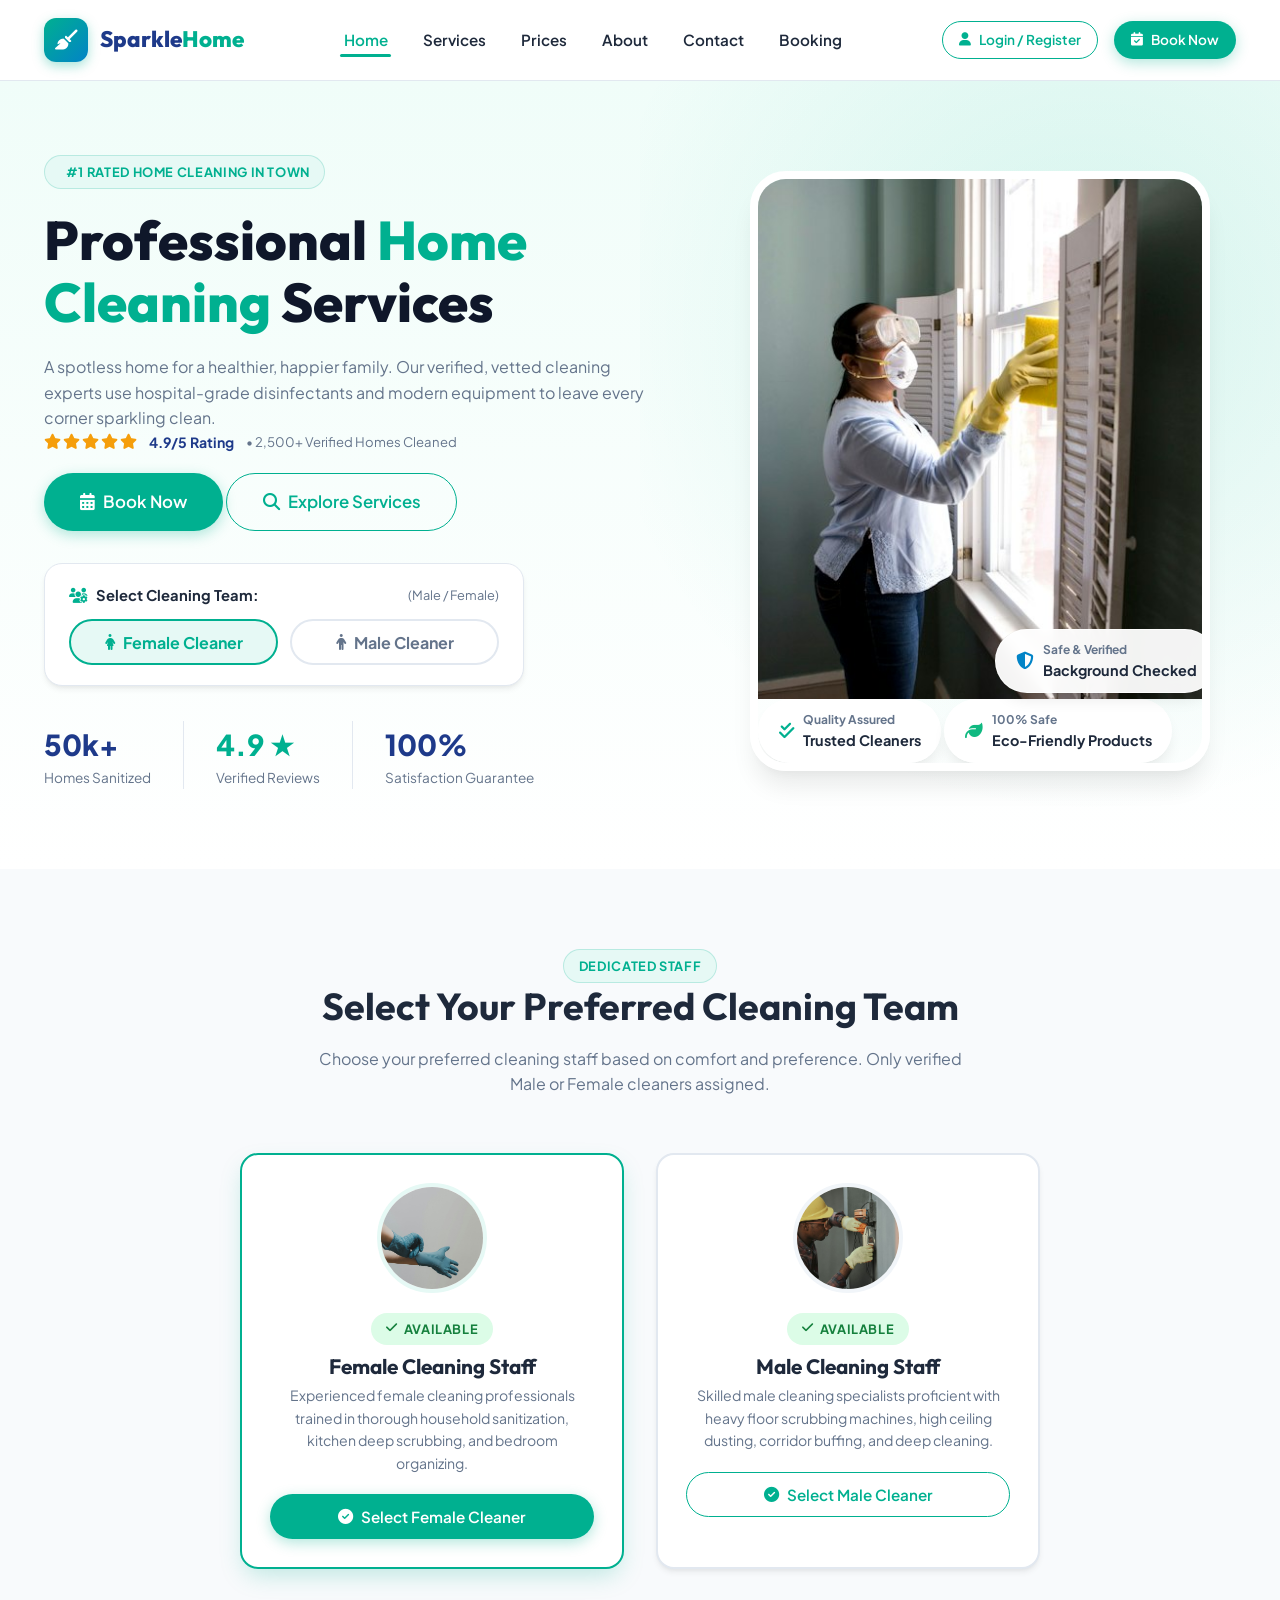
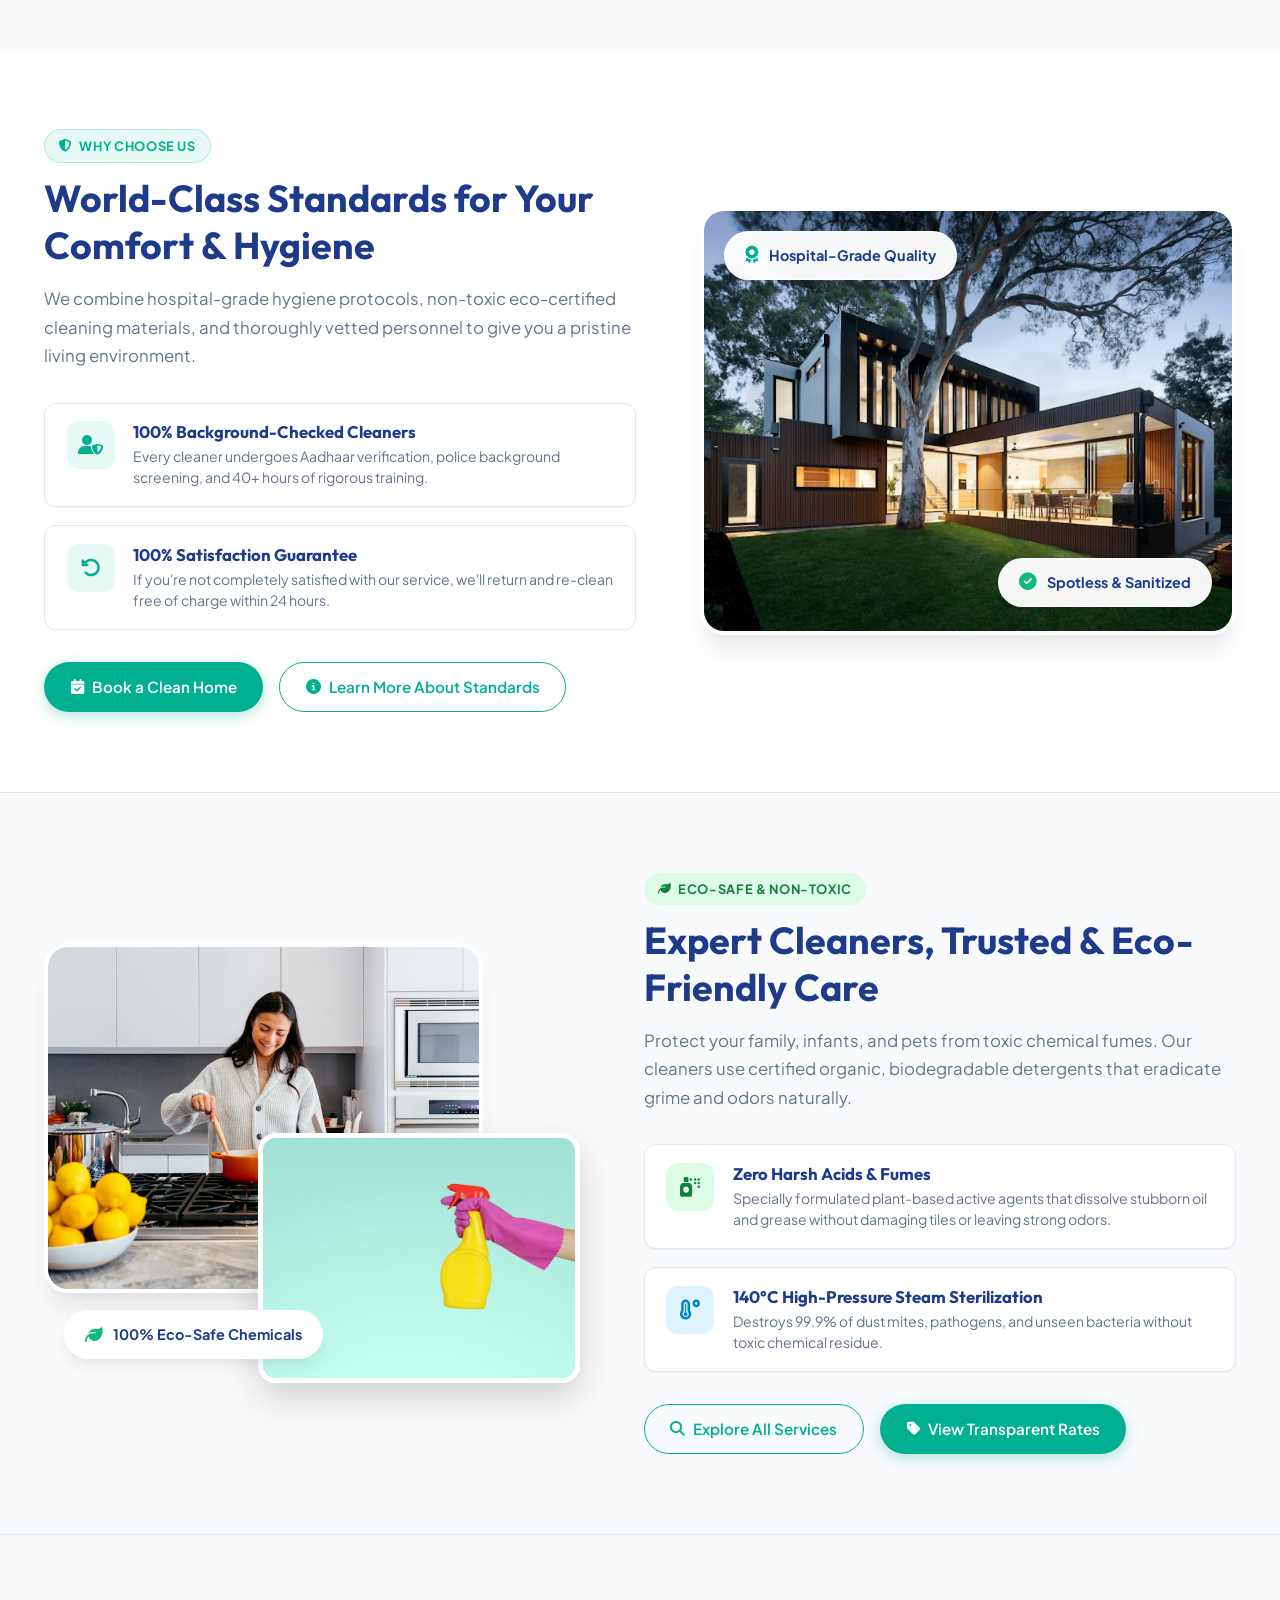
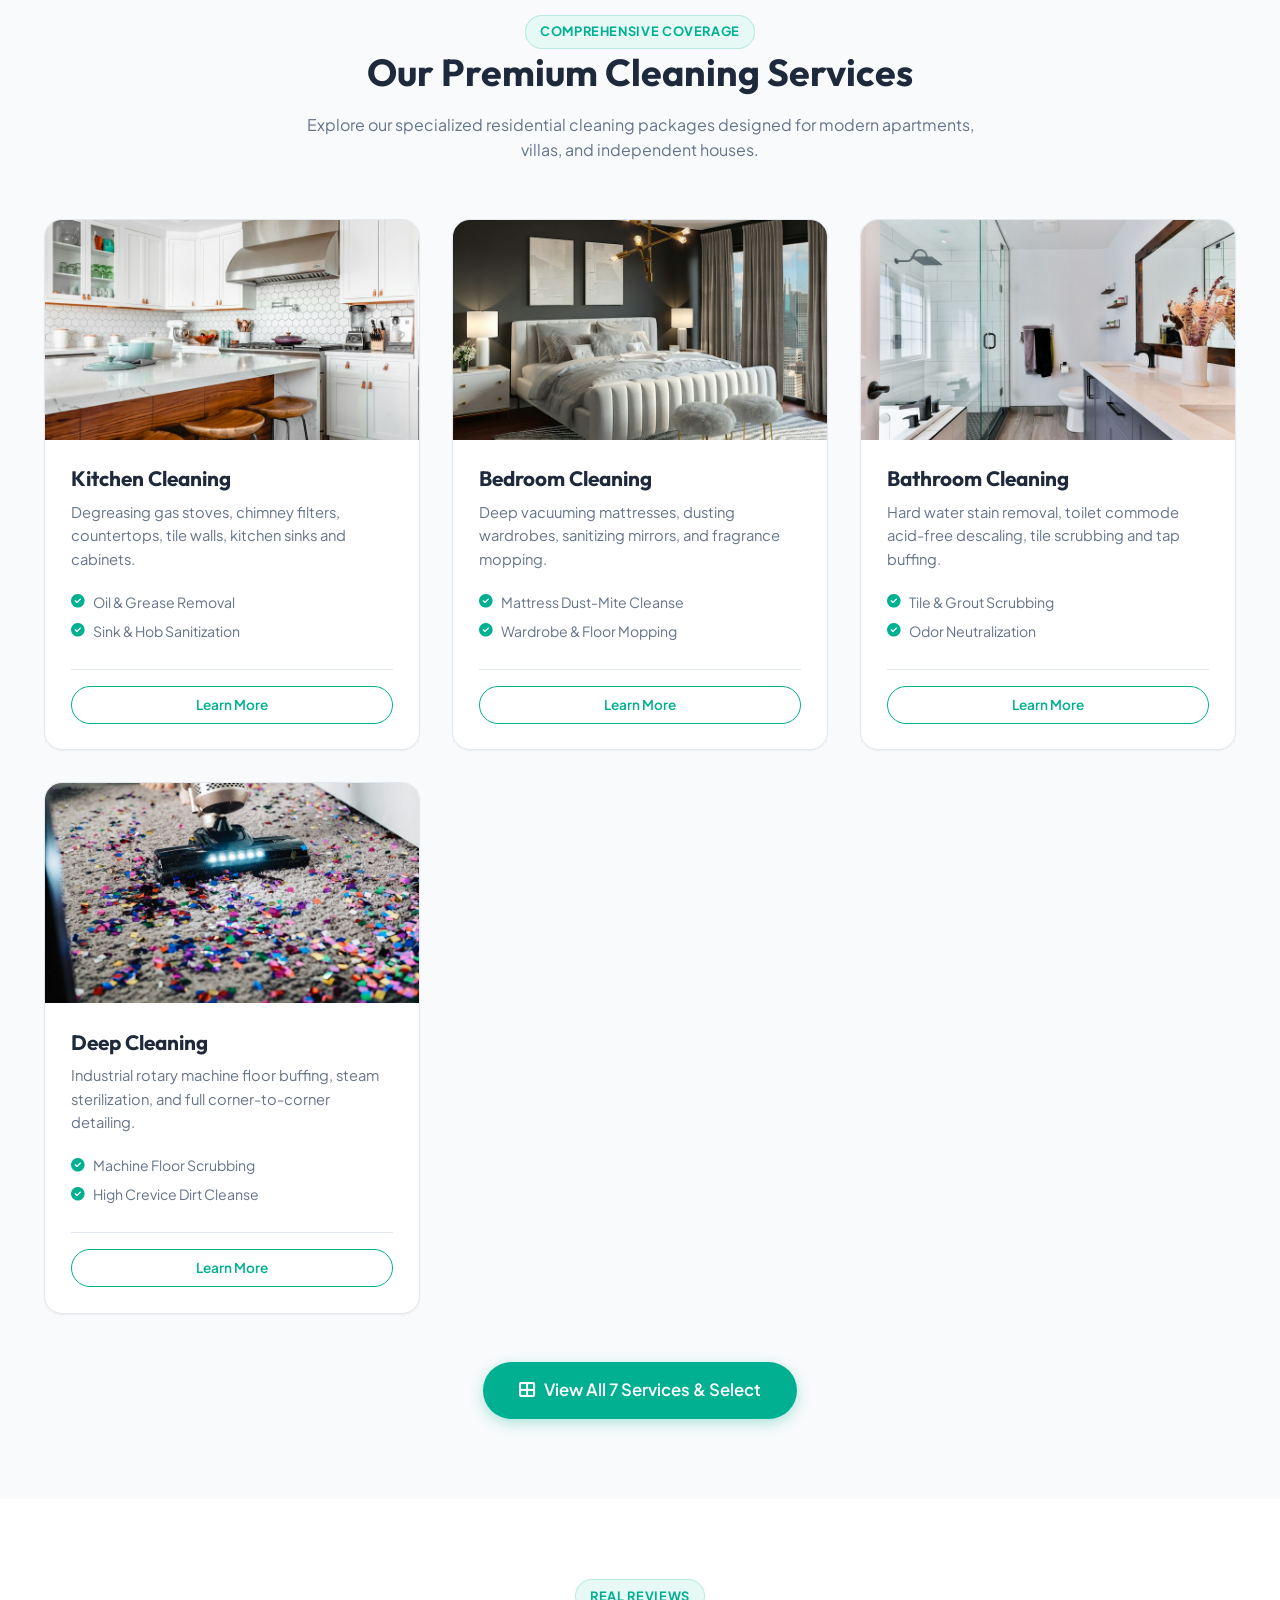
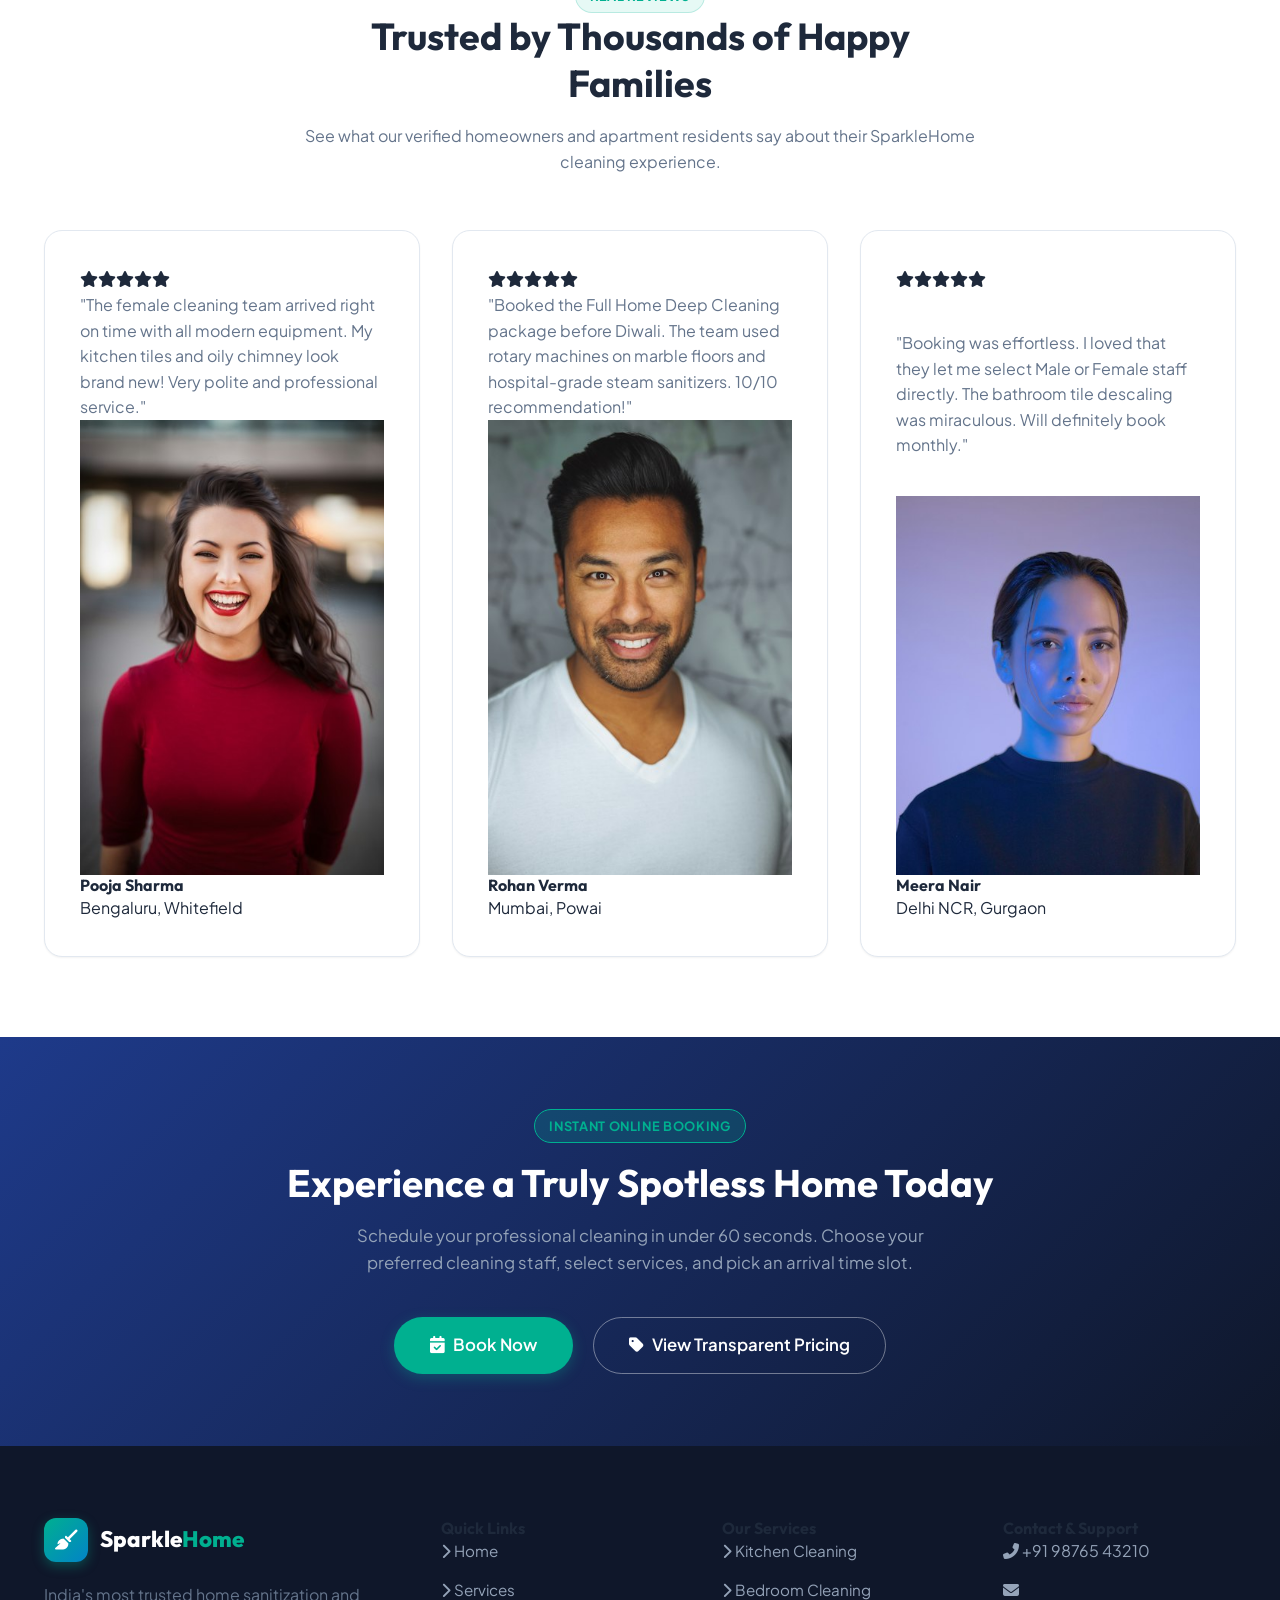
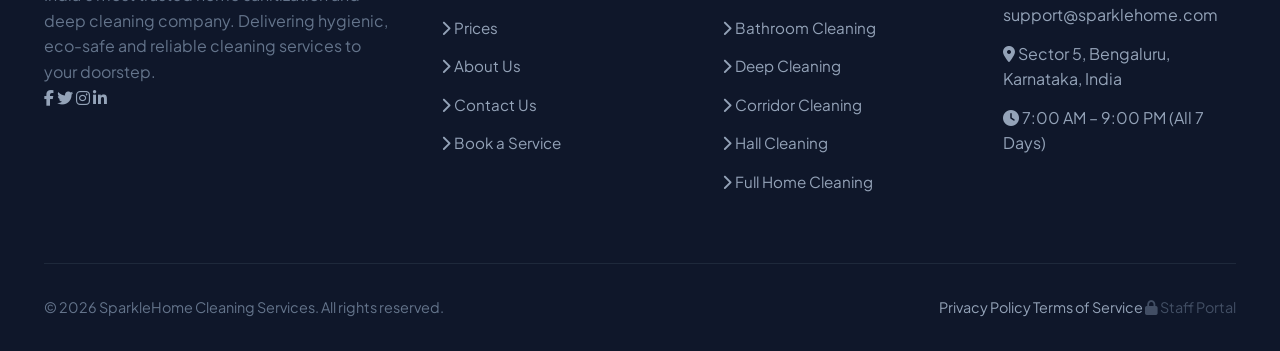
==== commit ee638040: "feat(index): add verified customer rating and social proof metrics to hero" ====
--- a/Frontend/index.html
+++ b/Frontend/index.html
@@ -48,6 +48,9 @@
 
 <body>
 
+  <!-- Accessible Skip to Main Content Navigation Link -->
+  <a href="#main-content" class="skip-to-content" style="position: absolute; top: -100px; left: 16px; z-index: 9999; padding: 8px 16px; background: #000; color: #fff; text-decoration: none; border-radius: 4px; font-weight: 600; transition: top 0.2s;" onfocus="this.style.top='16px'" onblur="this.style.top='-100px'">Skip to main content</a>
+
   <!-- Site Navigation Bar -->
   <header class="site-header">
     <div class="container">
@@ -88,7 +91,7 @@
     </div>
   </header>
 
-  <main>
+  <main id="main-content">
     <!-- Hero Section -->
     <section class="hero-section">
       <div class="hero-curved-bg"></div>
@@ -105,6 +108,15 @@
               A spotless home for a healthier, happier family. Our verified, vetted cleaning experts use hospital-grade
               disinfectants and modern equipment to leave every corner sparkling clean.
             </p>
+
+            <!-- Customer Rating & Trust Indicators -->
+            <div class="hero-trust-rating" style="display: flex; align-items: center; gap: 0.75rem; margin-bottom: 1.25rem;">
+              <div style="color: #f59e0b; font-size: 0.95rem; display: flex; gap: 2px;">
+                <i class="fas fa-star"></i><i class="fas fa-star"></i><i class="fas fa-star"></i><i class="fas fa-star"></i><i class="fas fa-star"></i>
+              </div>
+              <span style="font-size: 0.88rem; font-weight: 700; color: var(--secondary);">4.9/5 Rating</span>
+              <span style="color: var(--text-muted); font-size: 0.82rem;">&bull; 2,500+ Verified Homes Cleaned</span>
+            </div>
 
             <div class="hero-cta-group">
               <a href="booking.html" class="btn btn-primary btn-lg">
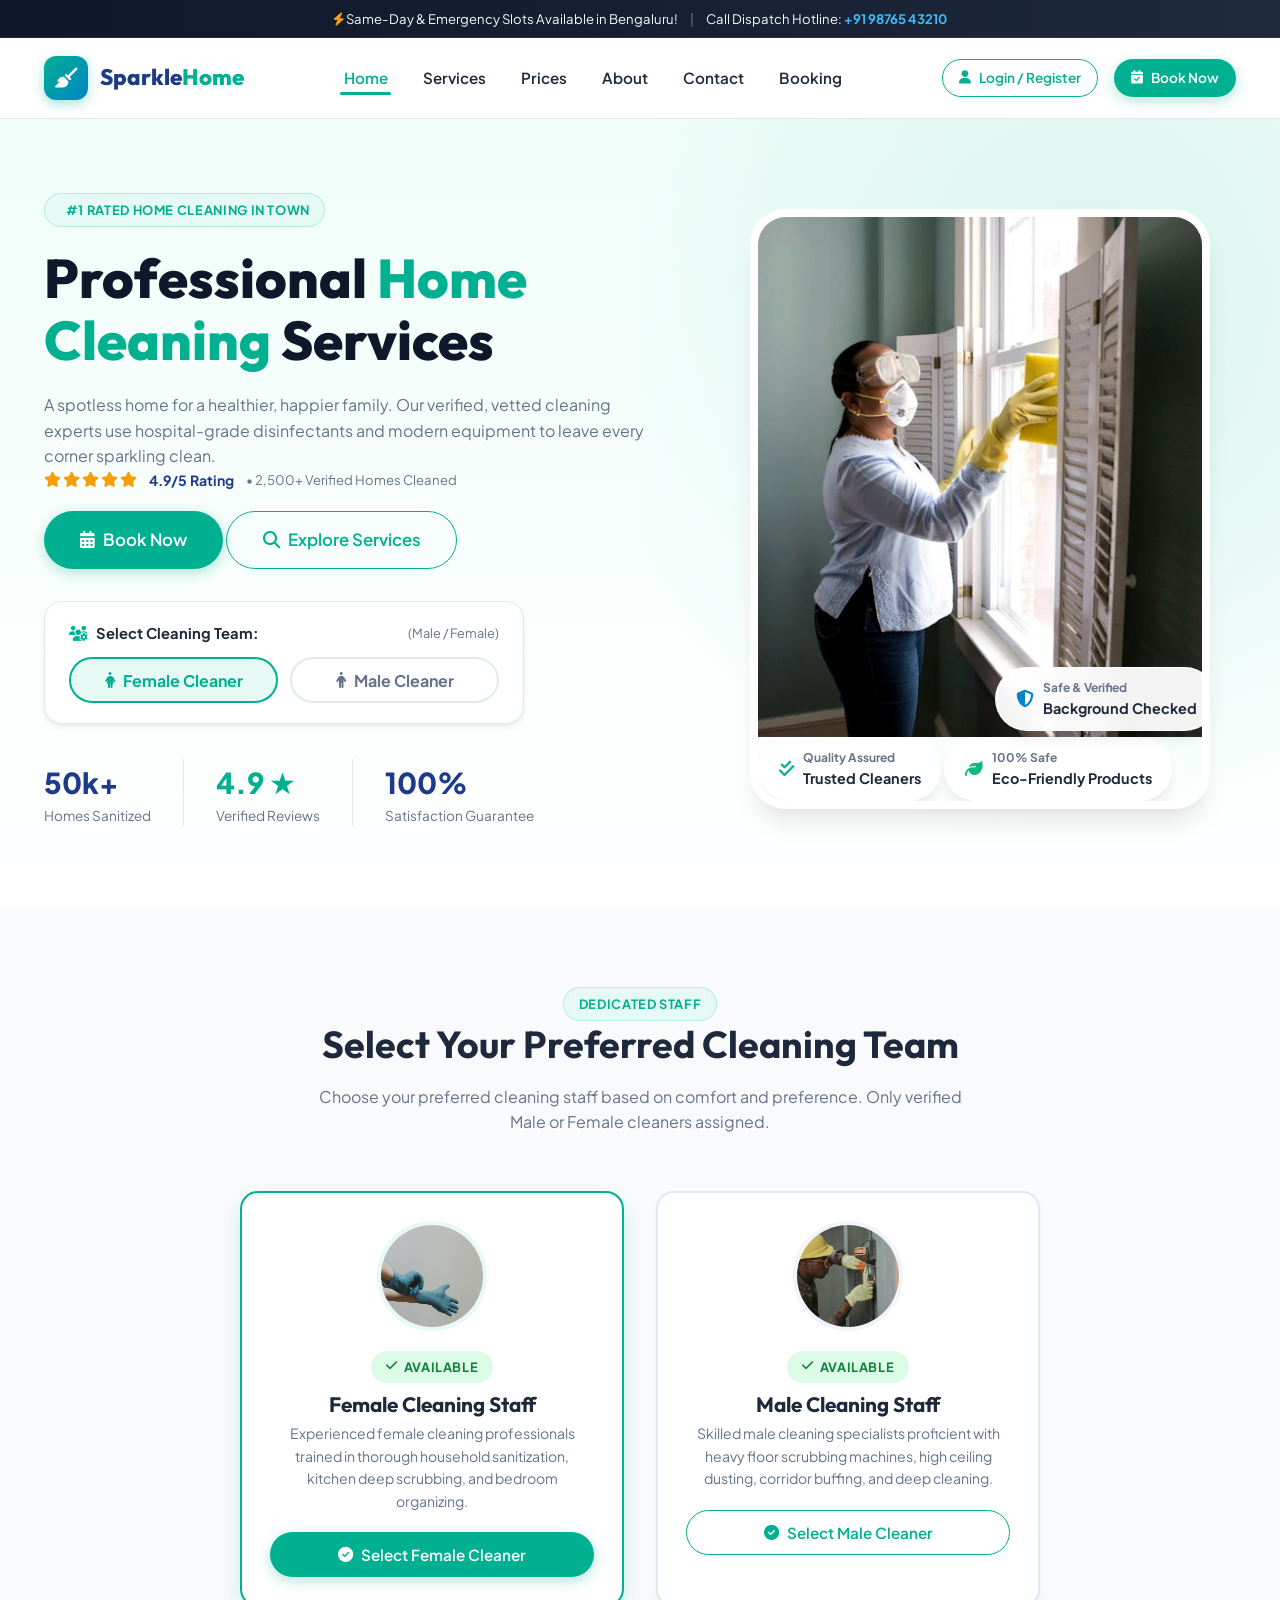
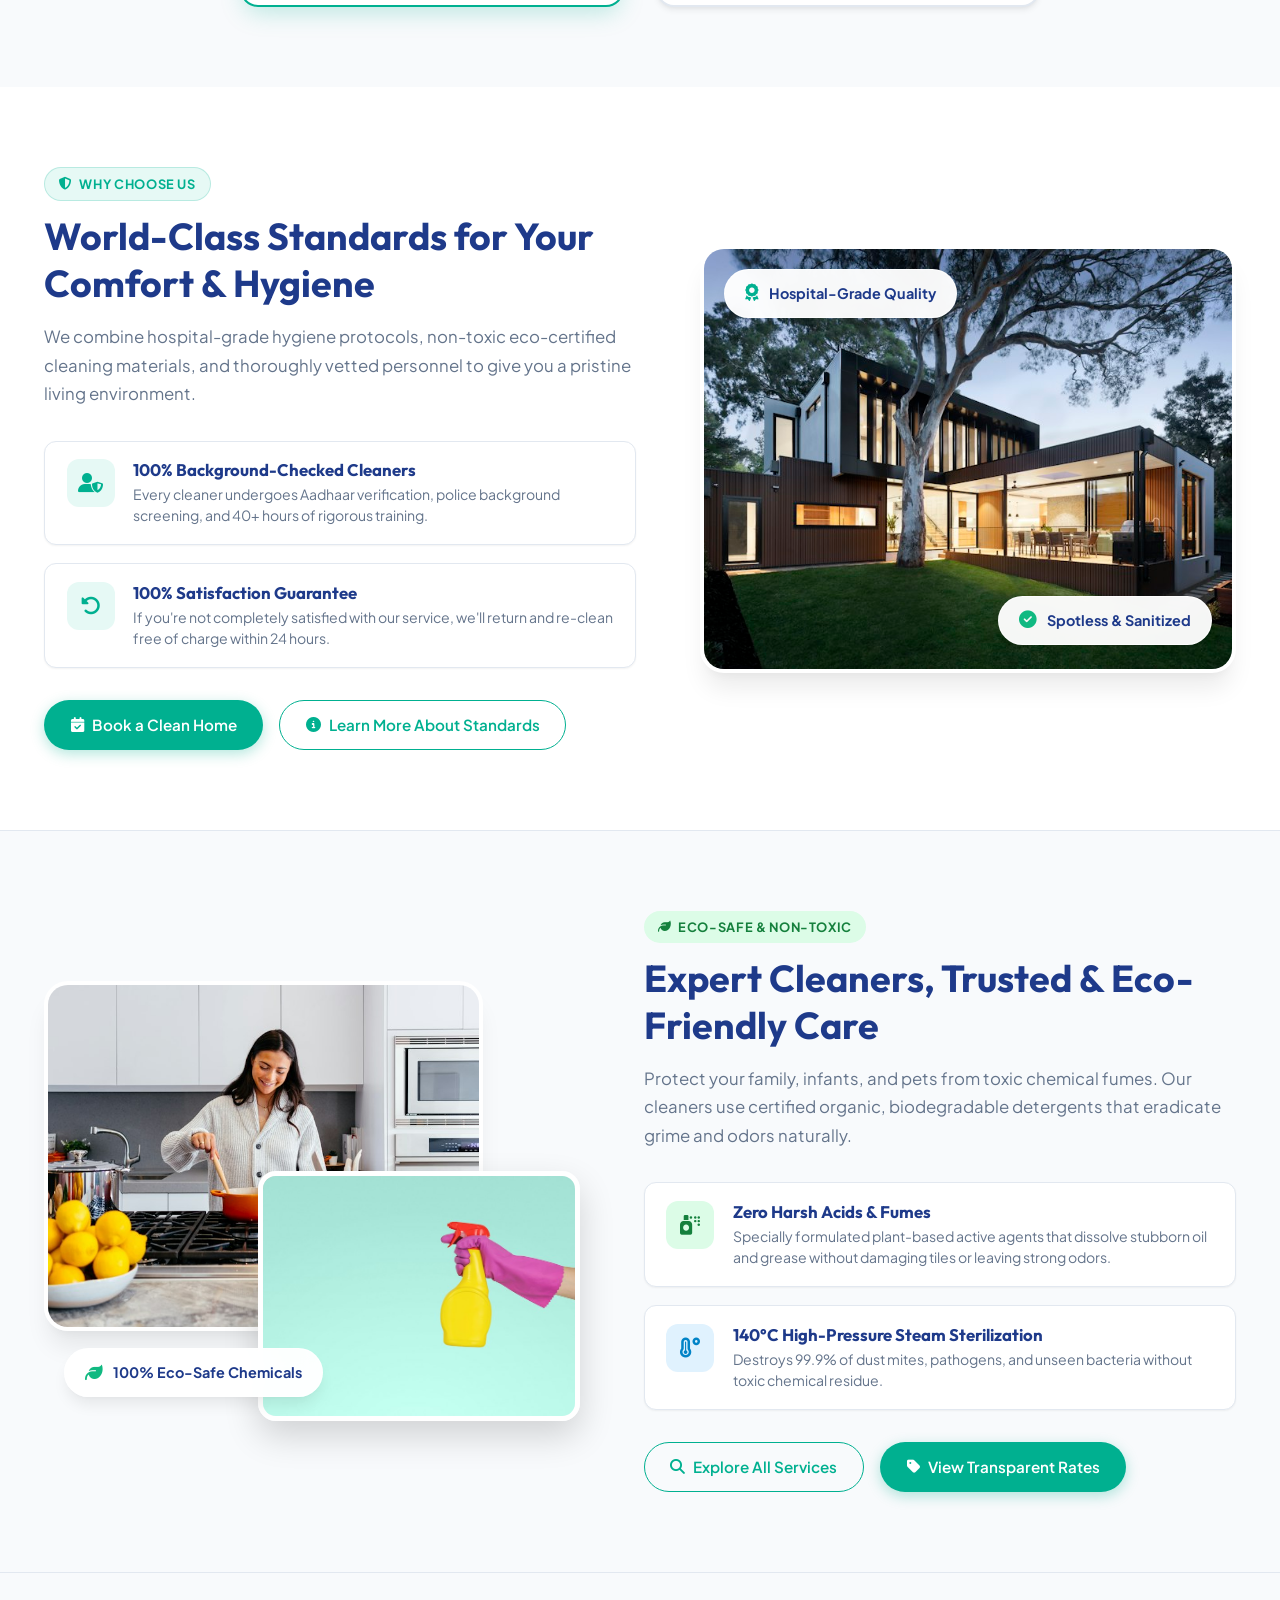
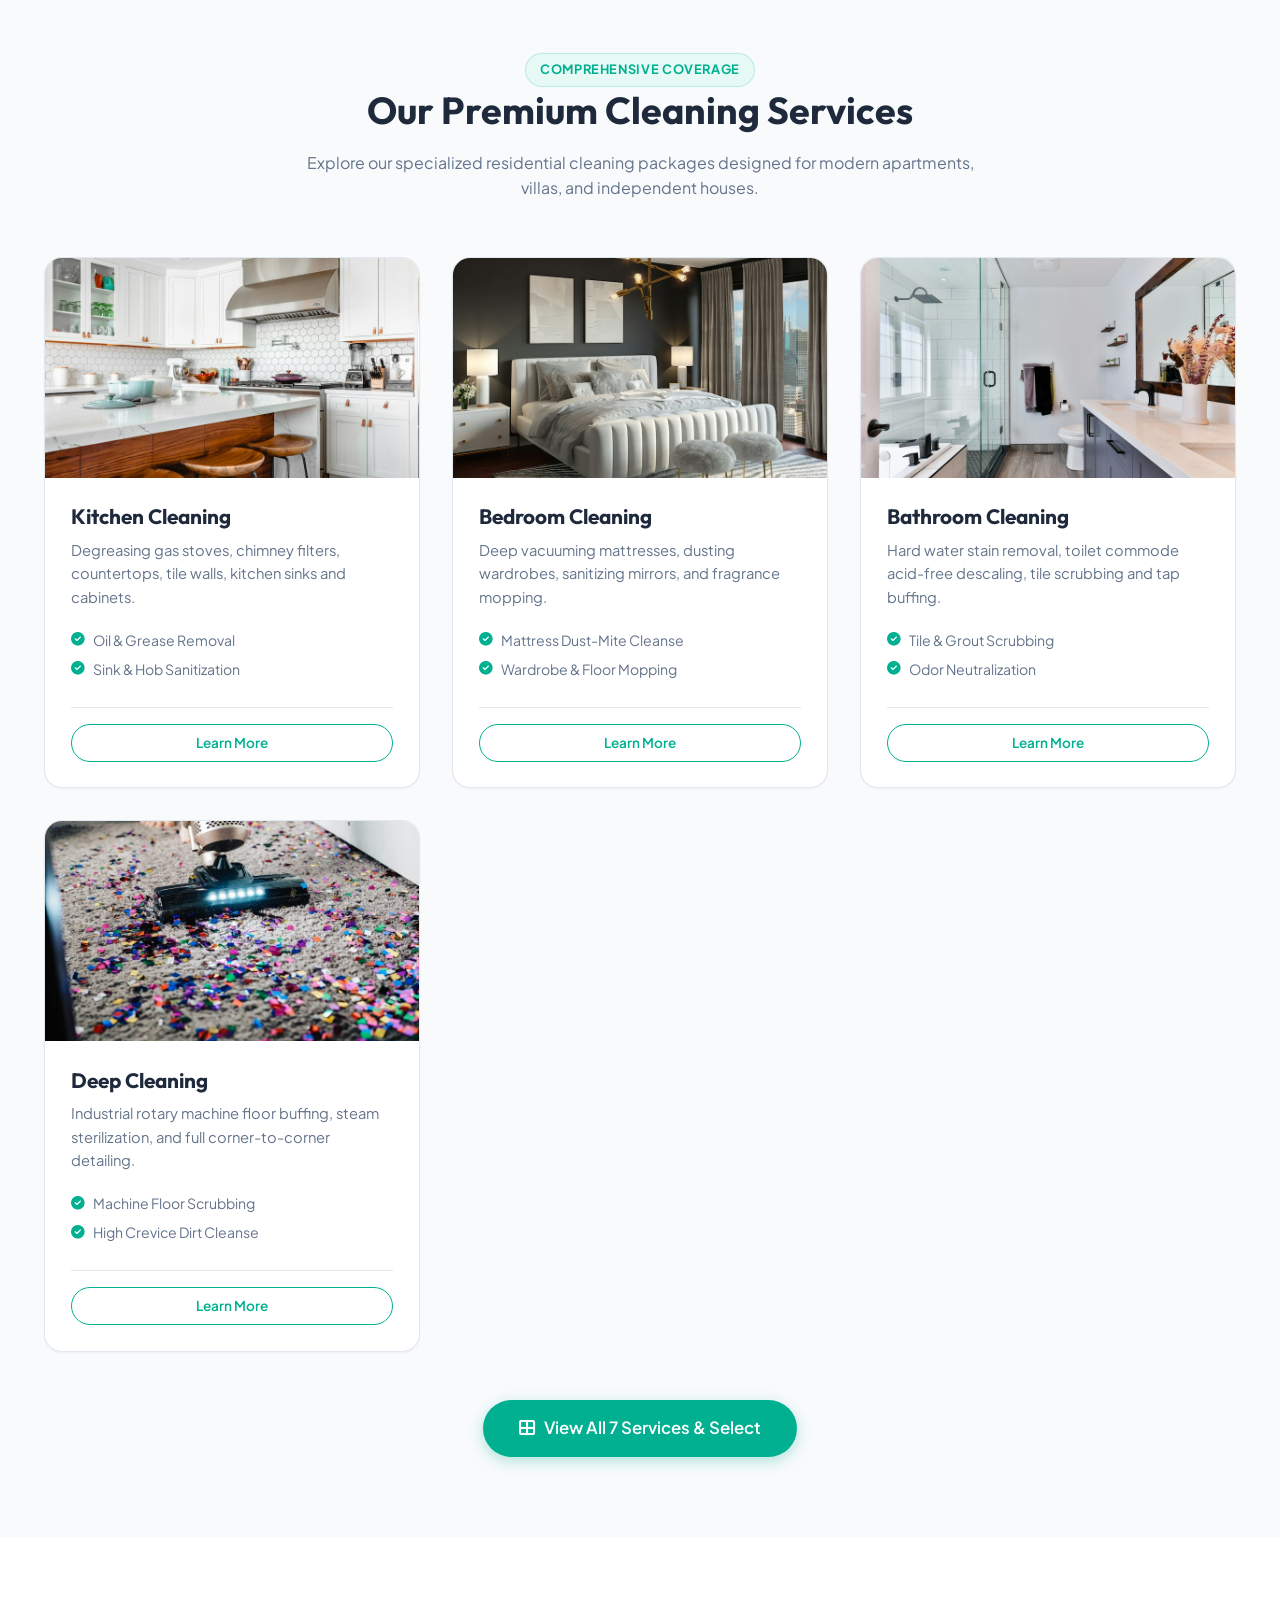
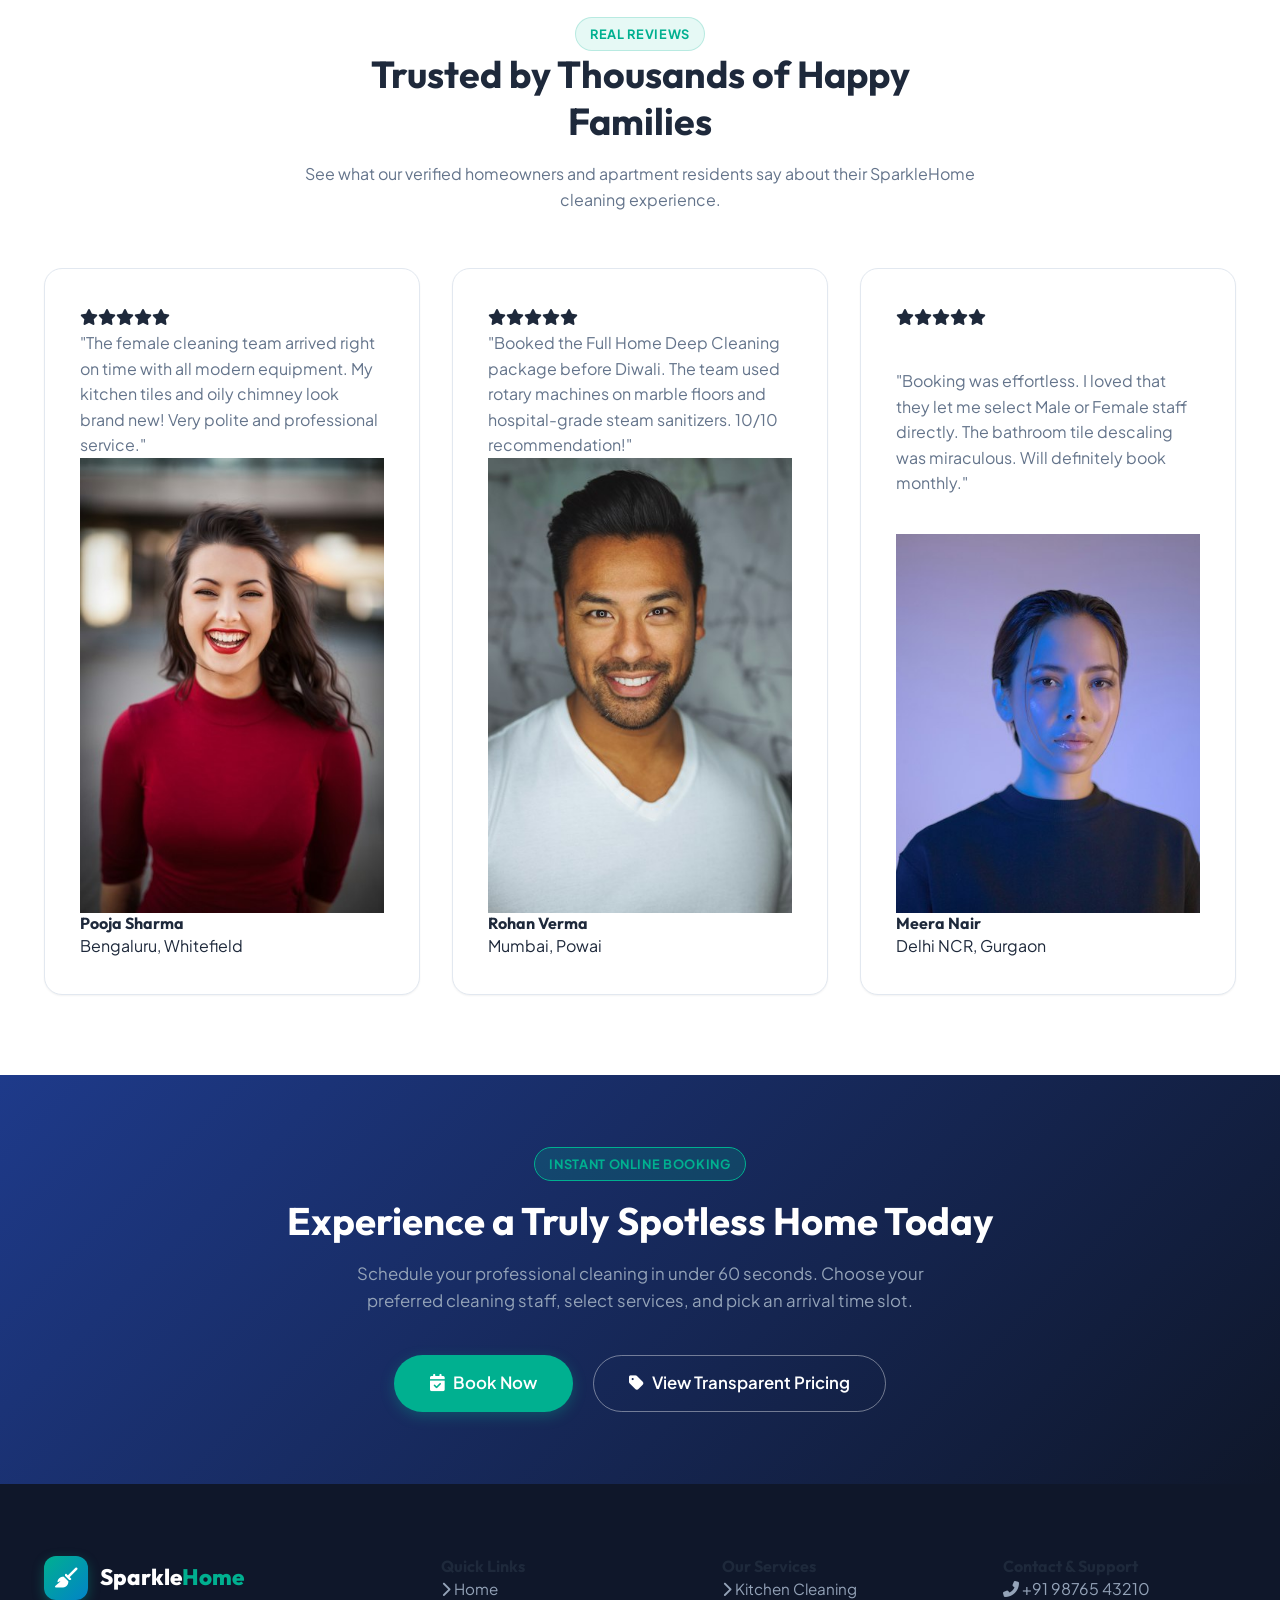
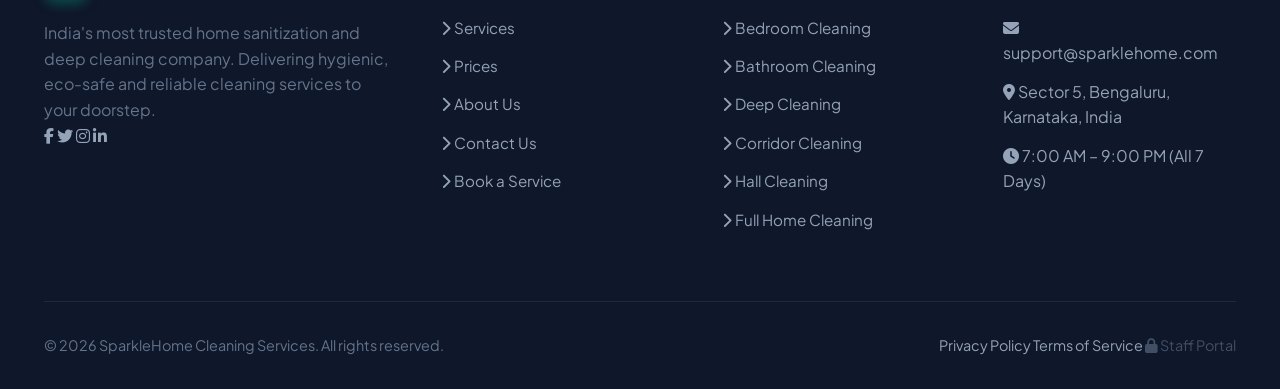
==== commit 86fb9908: "feat(index): add same-day service announcement banner with hotline contact link" ====
--- a/Frontend/index.html
+++ b/Frontend/index.html
@@ -51,6 +51,15 @@
   <!-- Accessible Skip to Main Content Navigation Link -->
   <a href="#main-content" class="skip-to-content" style="position: absolute; top: -100px; left: 16px; z-index: 9999; padding: 8px 16px; background: #000; color: #fff; text-decoration: none; border-radius: 4px; font-weight: 600; transition: top 0.2s;" onfocus="this.style.top='16px'" onblur="this.style.top='-100px'">Skip to main content</a>
 
+  <!-- Top Emergency / Same-Day Booking Notice Banner -->
+  <aside class="announcement-banner" role="region" aria-label="Special Notice" style="background: linear-gradient(90deg, #0f172a 0%, #1e293b 100%); color: #f8fafc; font-size: 0.82rem; padding: 0.5rem 1rem; border-bottom: 1px solid rgba(255,255,255,0.08); text-align: center;">
+    <div class="container" style="display: flex; align-items: center; justify-content: center; gap: 0.75rem; flex-wrap: wrap;">
+      <span><i class="fas fa-bolt" style="color: #f59e0b;"></i> Same-Day & Emergency Slots Available in Bengaluru!</span>
+      <span style="opacity: 0.4;">|</span>
+      <span>Call Dispatch Hotline: <a href="tel:+919876543210" style="color: #38bdf8; font-weight: 700; text-decoration: none;">+91 98765 43210</a></span>
+    </div>
+  </aside>
+
   <!-- Site Navigation Bar -->
   <header class="site-header">
     <div class="container">
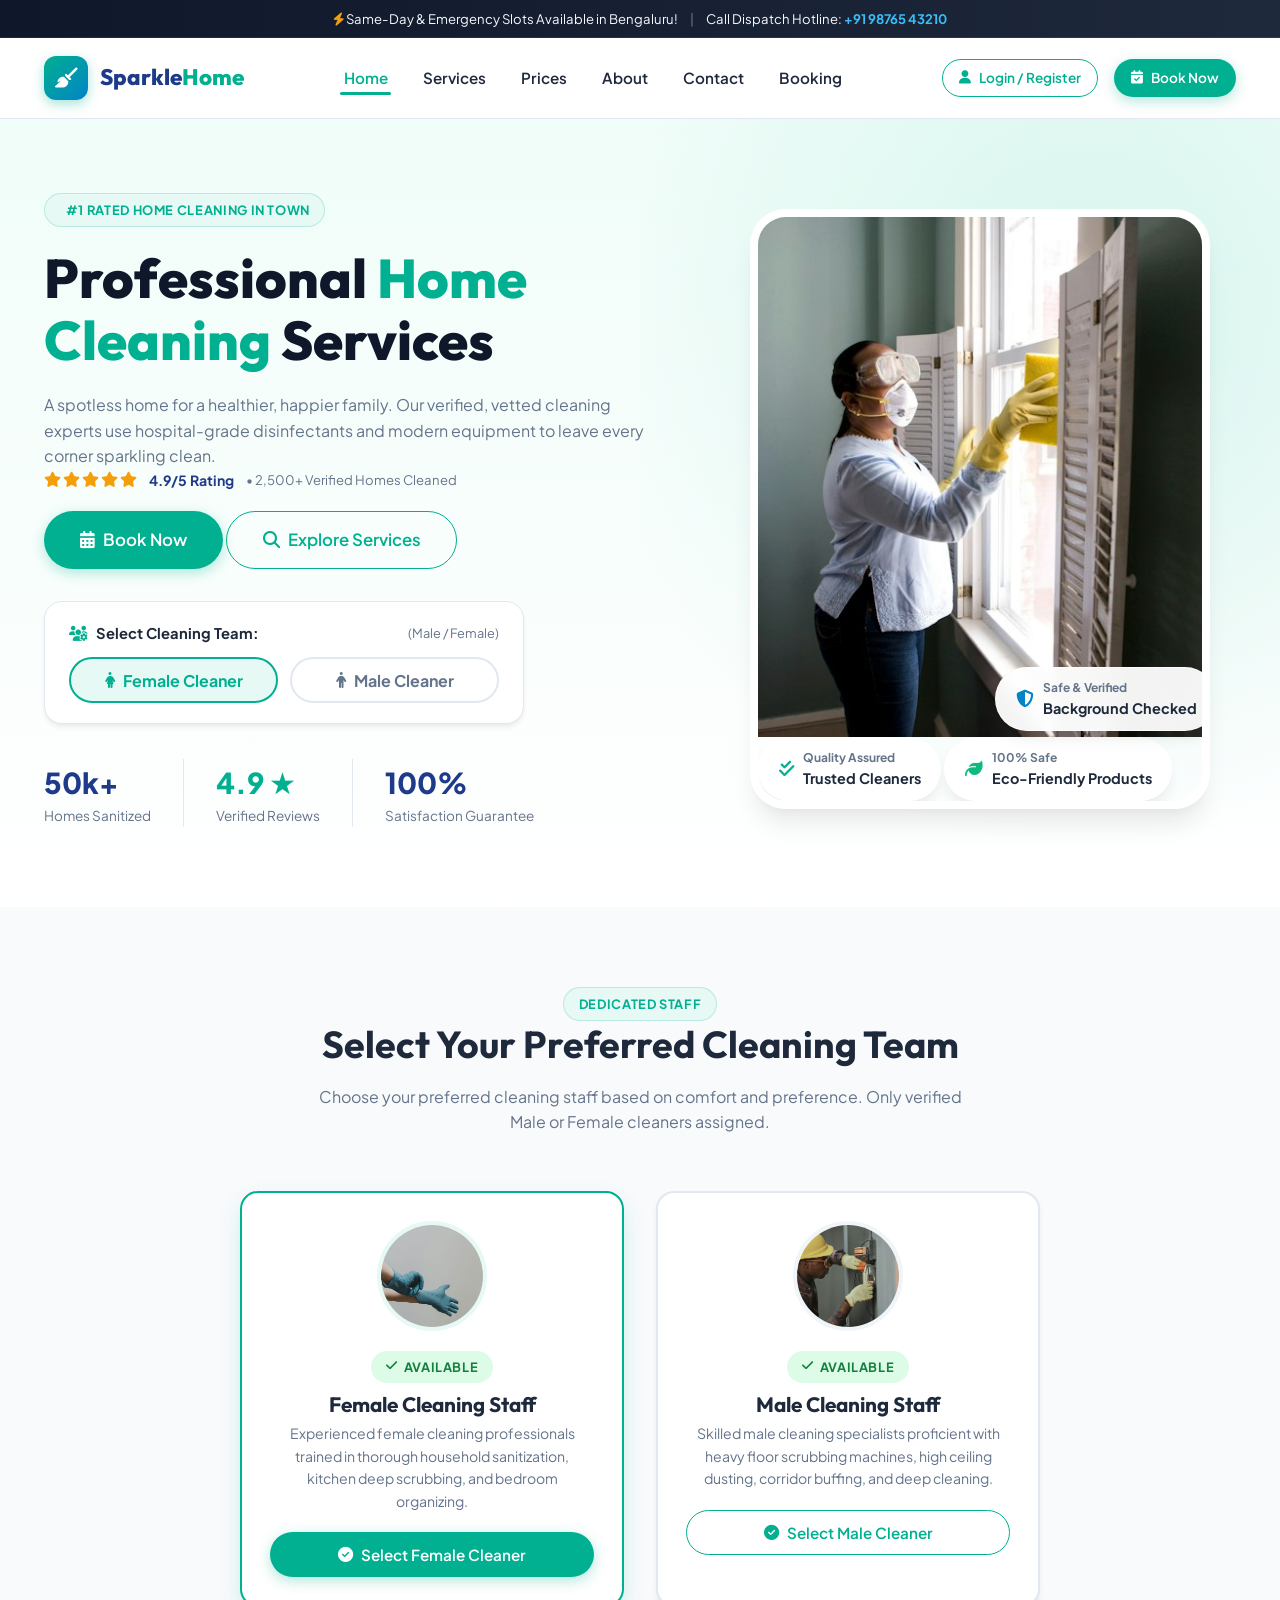
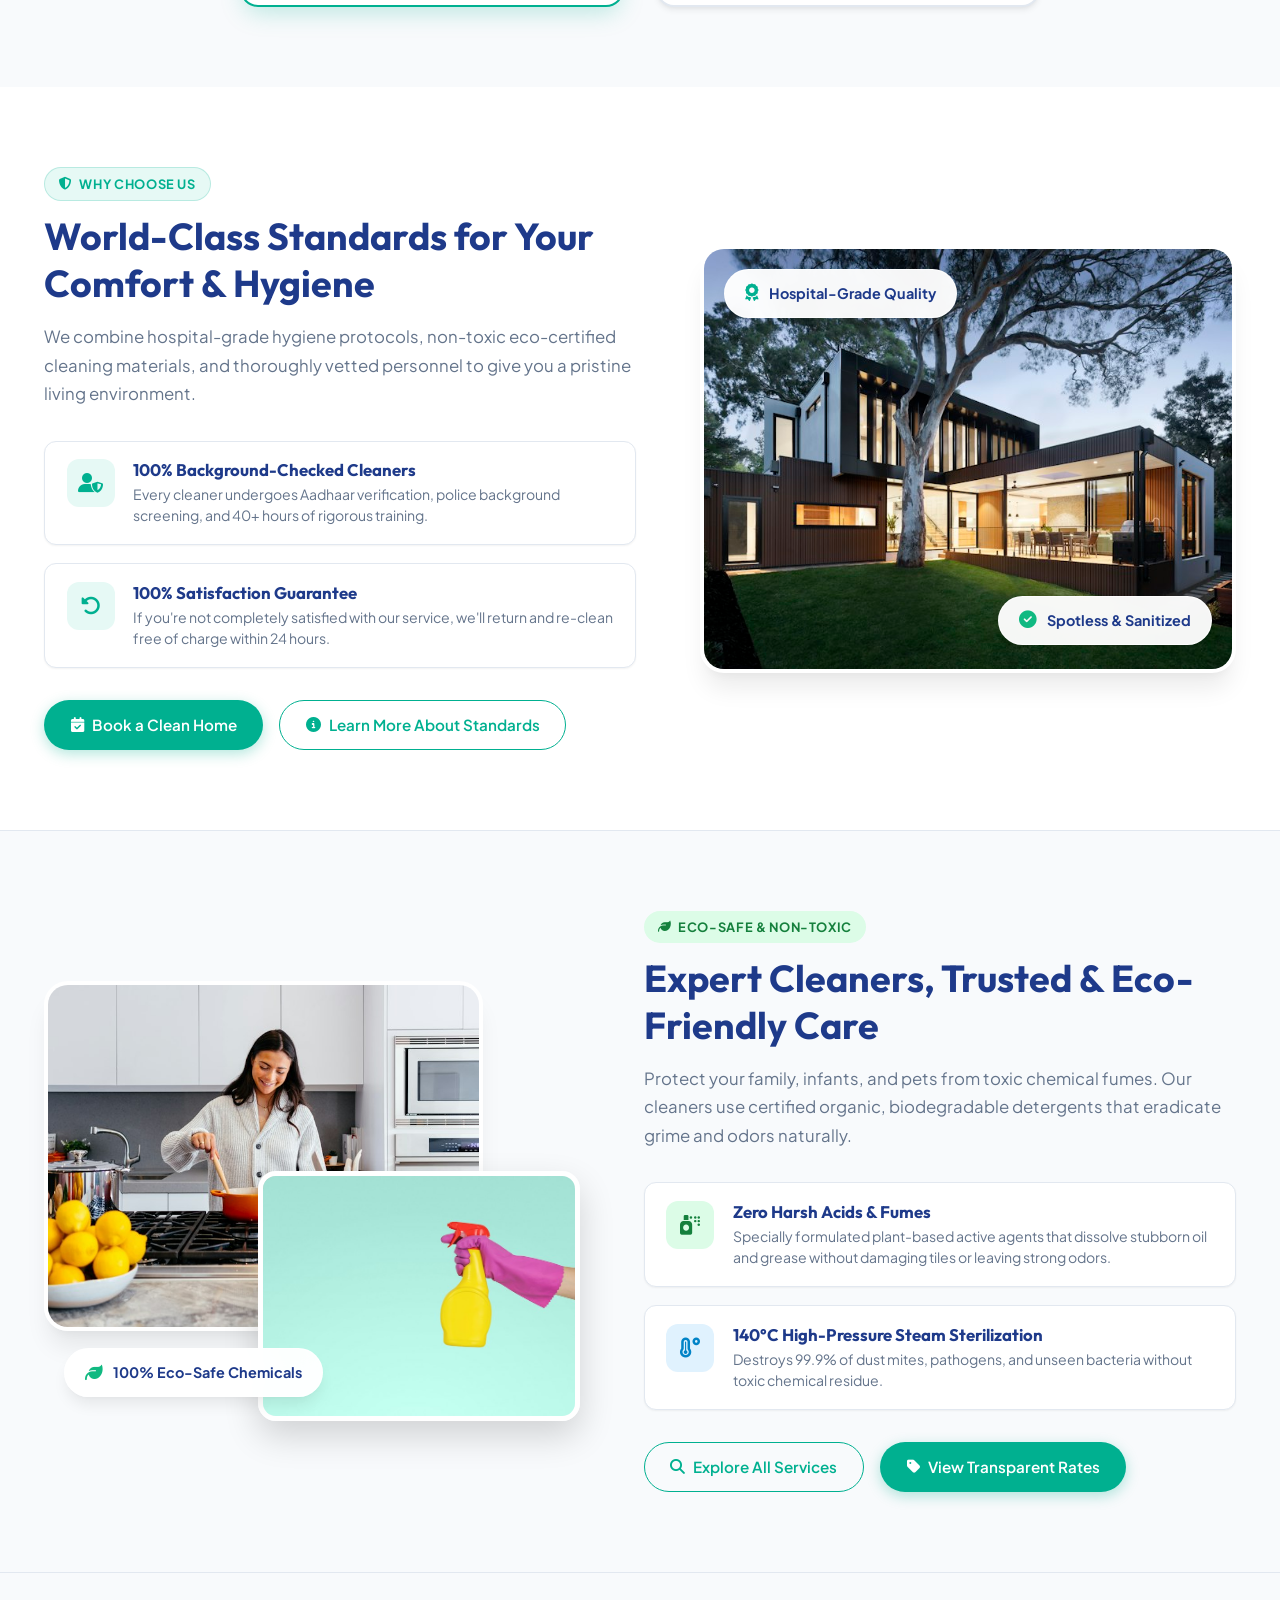
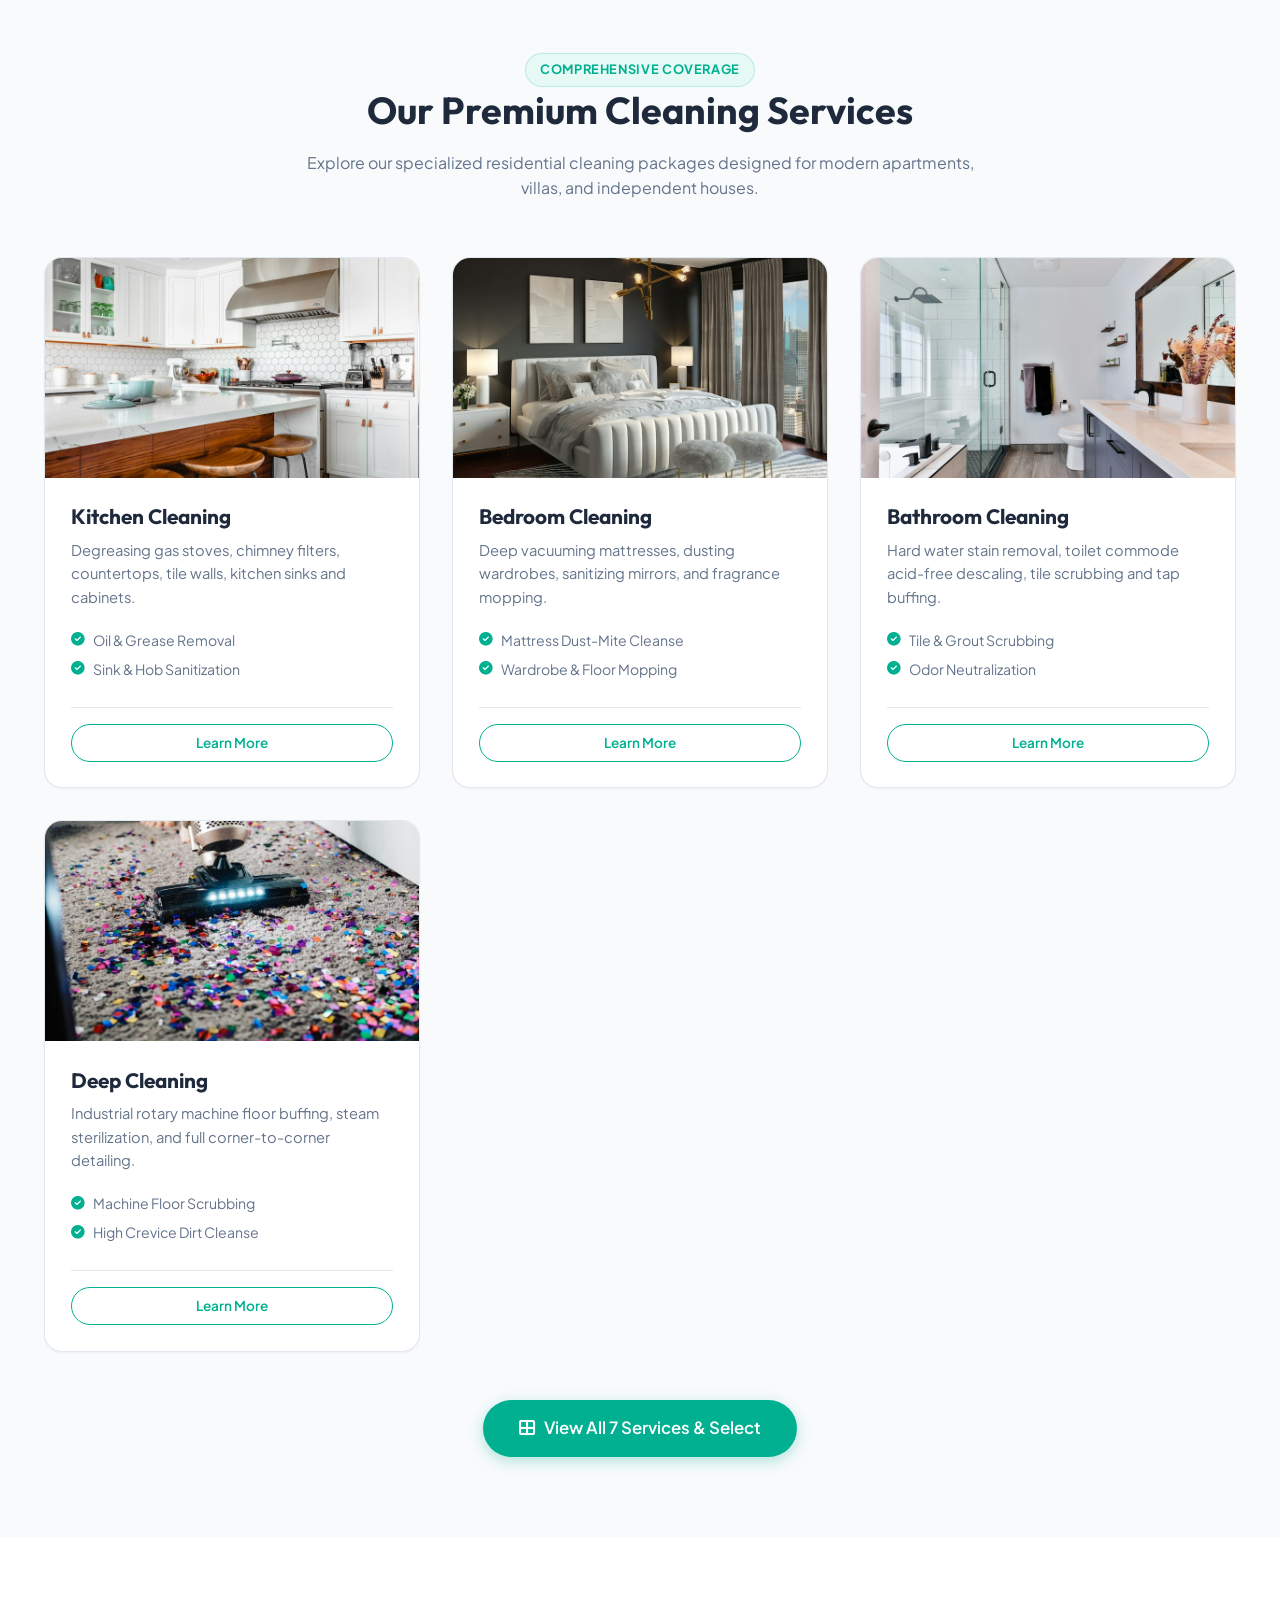
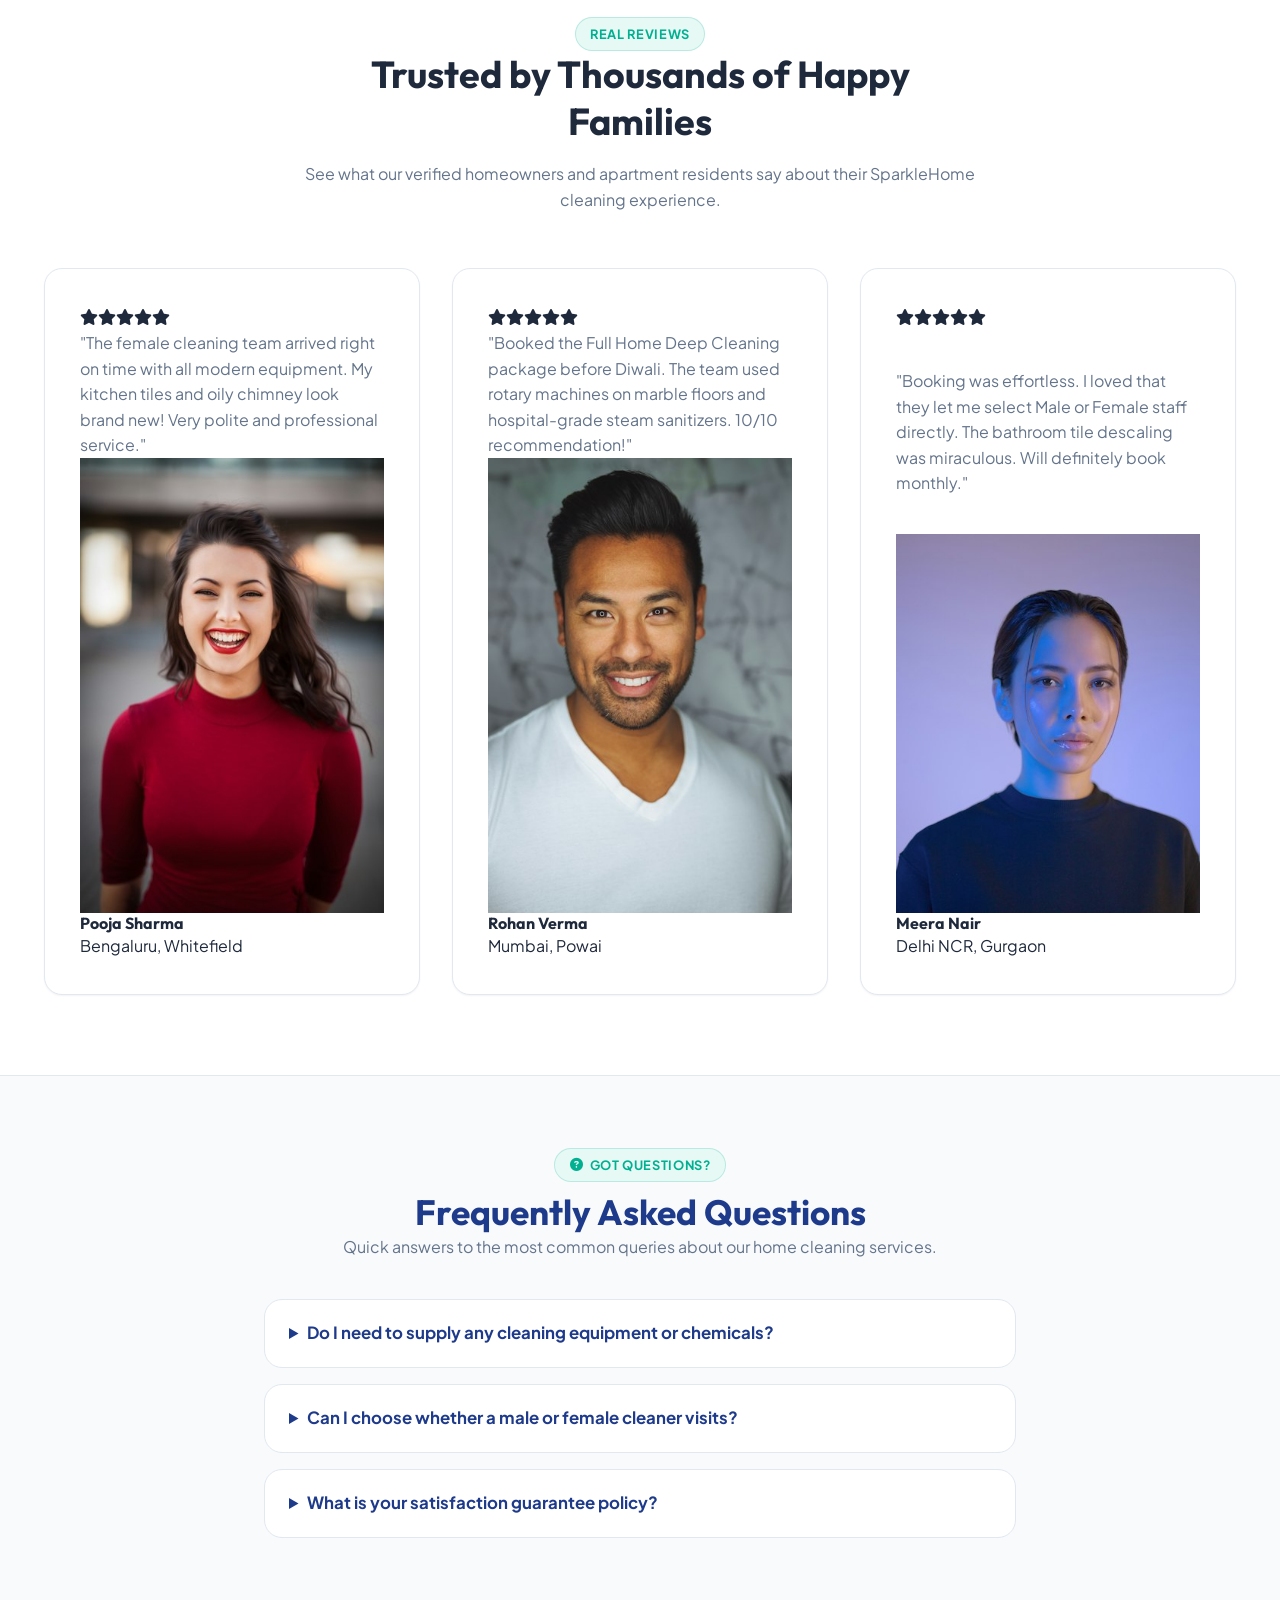
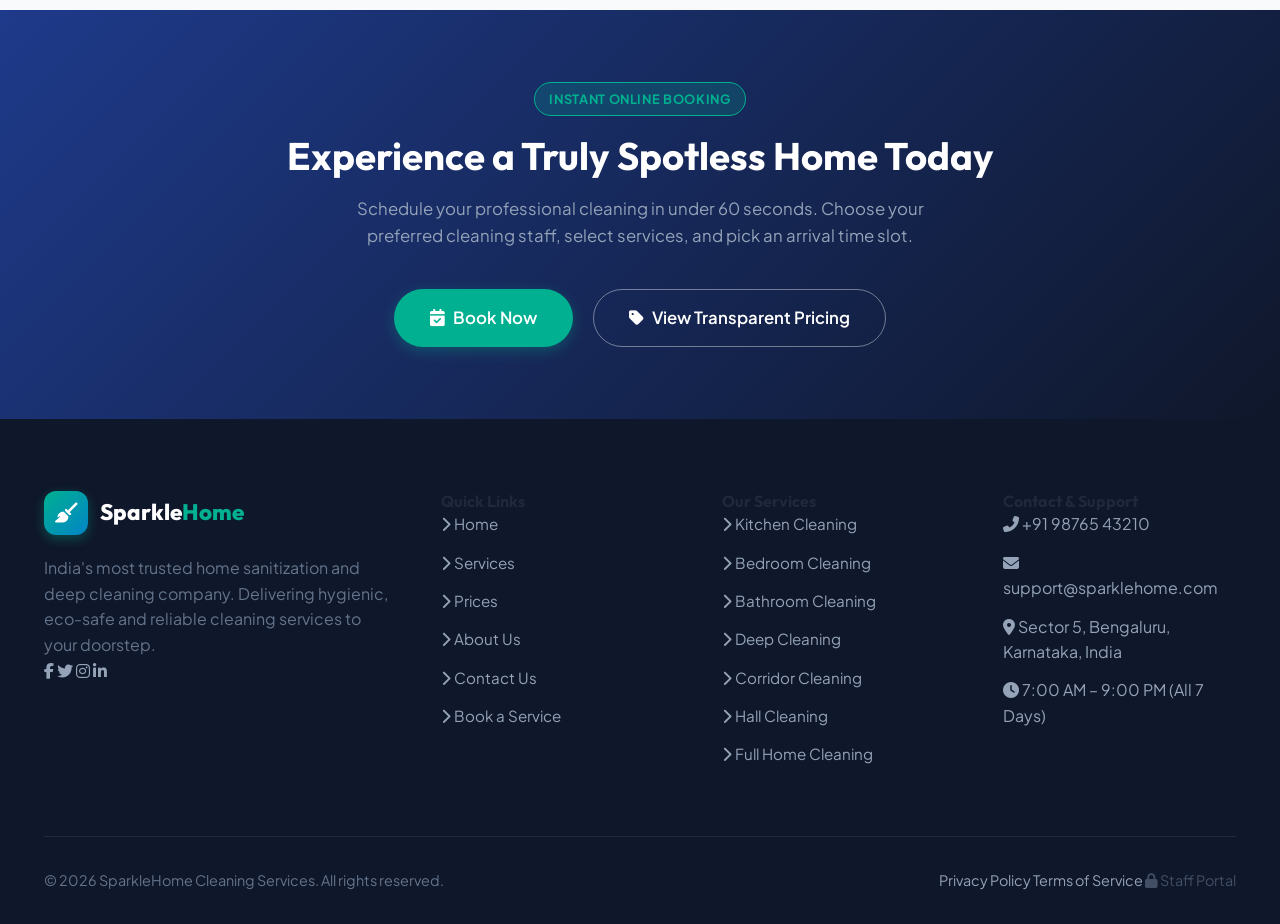
==== commit 44f97361: "feat(index): add interactive FAQ section for common customer inquiries" ====
--- a/Frontend/index.html
+++ b/Frontend/index.html
@@ -567,6 +567,31 @@
       </div>
     </section>
 
+    <!-- Frequently Asked Questions (FAQ) Section -->
+    <section class="faq-section" style="padding: 4.5rem 0; background: #f8fafc; border-top: 1px solid var(--border-color);">
+      <div class="container" style="max-width: 800px;">
+        <div style="text-align: center; margin-bottom: 2.5rem;">
+          <span class="badge badge-primary" style="margin-bottom: 0.5rem;"><i class="fas fa-question-circle"></i> Got Questions?</span>
+          <h2 style="font-size: 2.2rem; color: var(--secondary);">Frequently Asked Questions</h2>
+          <p style="color: var(--text-muted);">Quick answers to the most common queries about our home cleaning services.</p>
+        </div>
+        <div class="faq-accordion" style="display: flex; flex-direction: column; gap: 1rem;">
+          <details style="background: #ffffff; padding: 1.25rem 1.5rem; border-radius: var(--radius-lg); border: 1px solid var(--border-color); cursor: pointer;">
+            <summary style="font-weight: 700; color: var(--secondary); font-size: 1.05rem;">Do I need to supply any cleaning equipment or chemicals?</summary>
+            <p style="margin-top: 0.75rem; color: var(--text-muted); font-size: 0.95rem; line-height: 1.6;">No, our team arrives fully equipped with commercial-grade vacuums, steam sanitizers, microfiber cloths, and certified eco-friendly cleaning detergents.</p>
+          </details>
+          <details style="background: #ffffff; padding: 1.25rem 1.5rem; border-radius: var(--radius-lg); border: 1px solid var(--border-color); cursor: pointer;">
+            <summary style="font-weight: 700; color: var(--secondary); font-size: 1.05rem;">Can I choose whether a male or female cleaner visits?</summary>
+            <p style="margin-top: 0.75rem; color: var(--text-muted); font-size: 0.95rem; line-height: 1.6;">Yes! SparkleHome offers cleaner gender preference directly during booking. We strictly assign staff matching your preferred choice.</p>
+          </details>
+          <details style="background: #ffffff; padding: 1.25rem 1.5rem; border-radius: var(--radius-lg); border: 1px solid var(--border-color); cursor: pointer;">
+            <summary style="font-weight: 700; color: var(--secondary); font-size: 1.05rem;">What is your satisfaction guarantee policy?</summary>
+            <p style="margin-top: 0.75rem; color: var(--text-muted); font-size: 0.95rem; line-height: 1.6;">If you are not 100% delighted with any cleaned area, notify us within 24 hours and we will send a senior supervisor to re-clean the spot completely free of charge.</p>
+          </details>
+        </div>
+      </div>
+    </section>
+
     <!-- Bottom CTA Banner -->
     <section
       style="background: linear-gradient(135deg, var(--secondary) 0%, #0f172a 100%); padding: 4.5rem 0; color: #ffffff; text-align: center; position: relative; overflow: hidden;">
